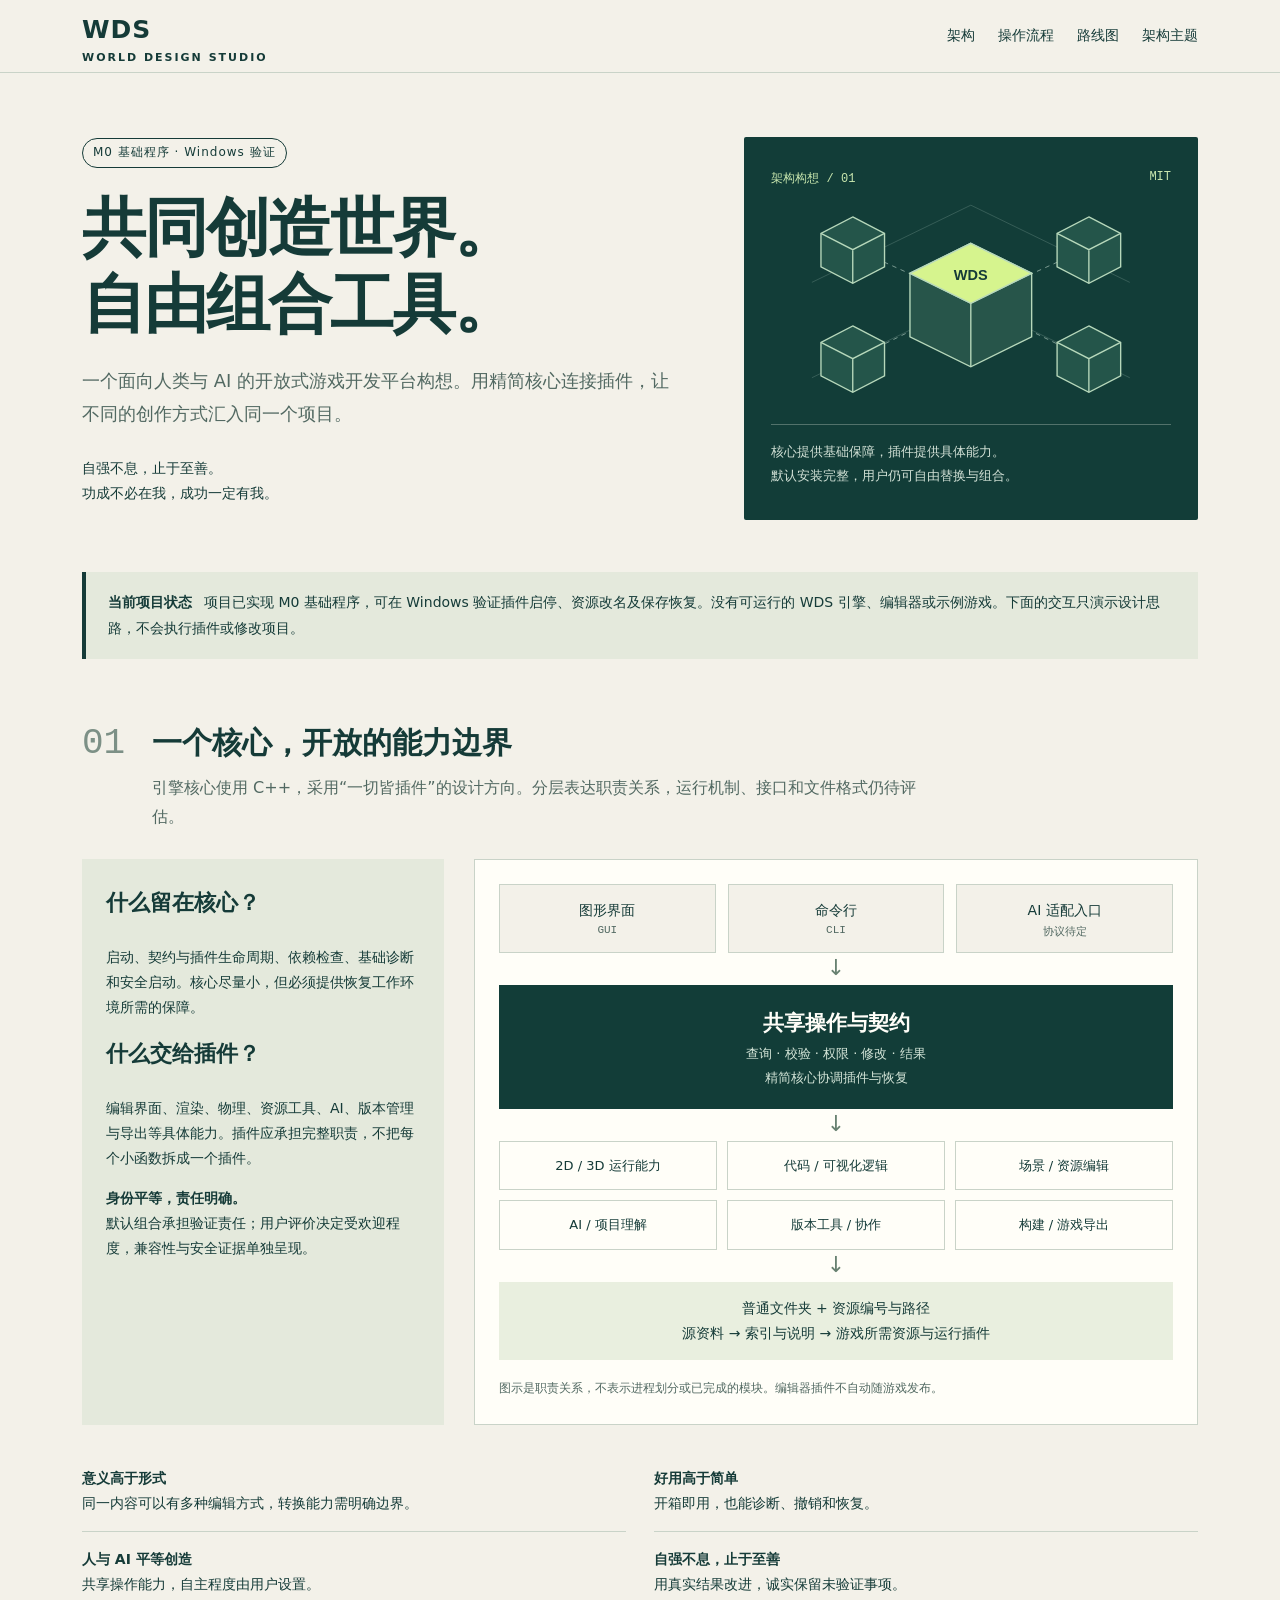
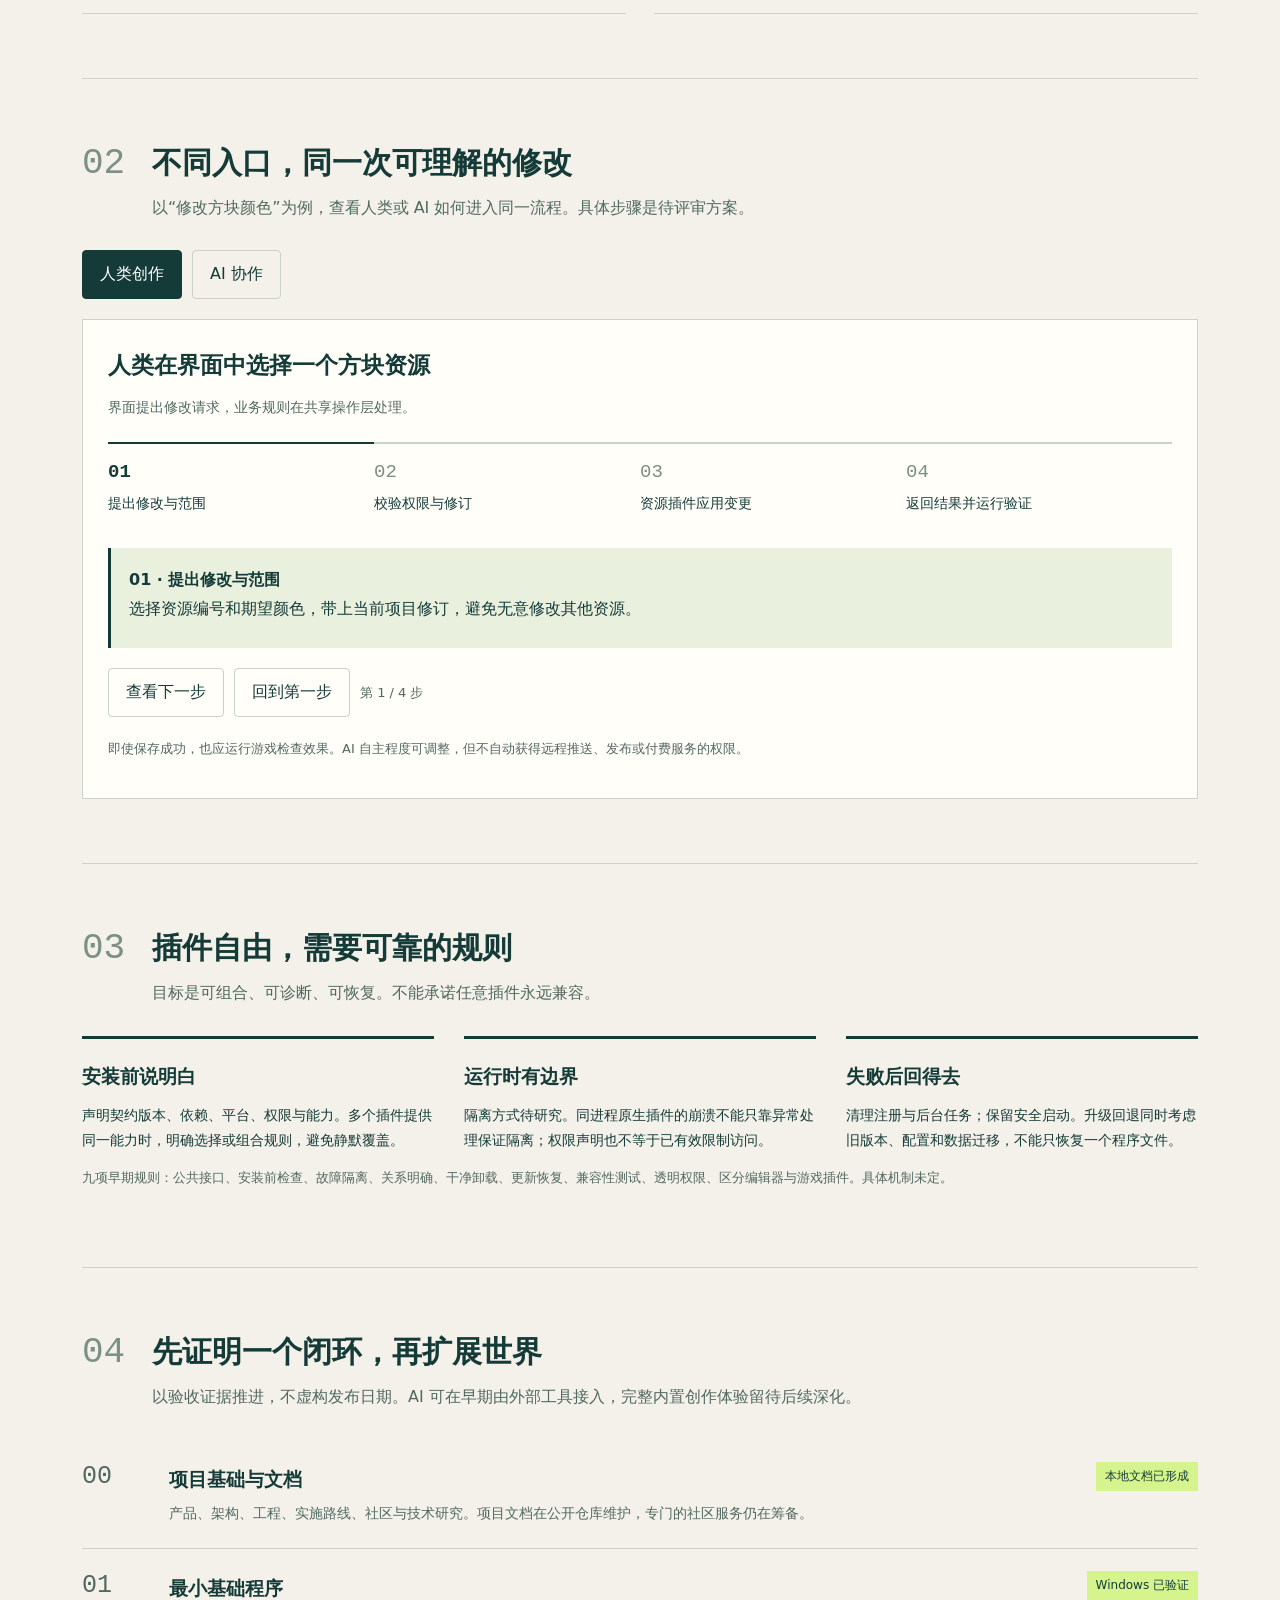
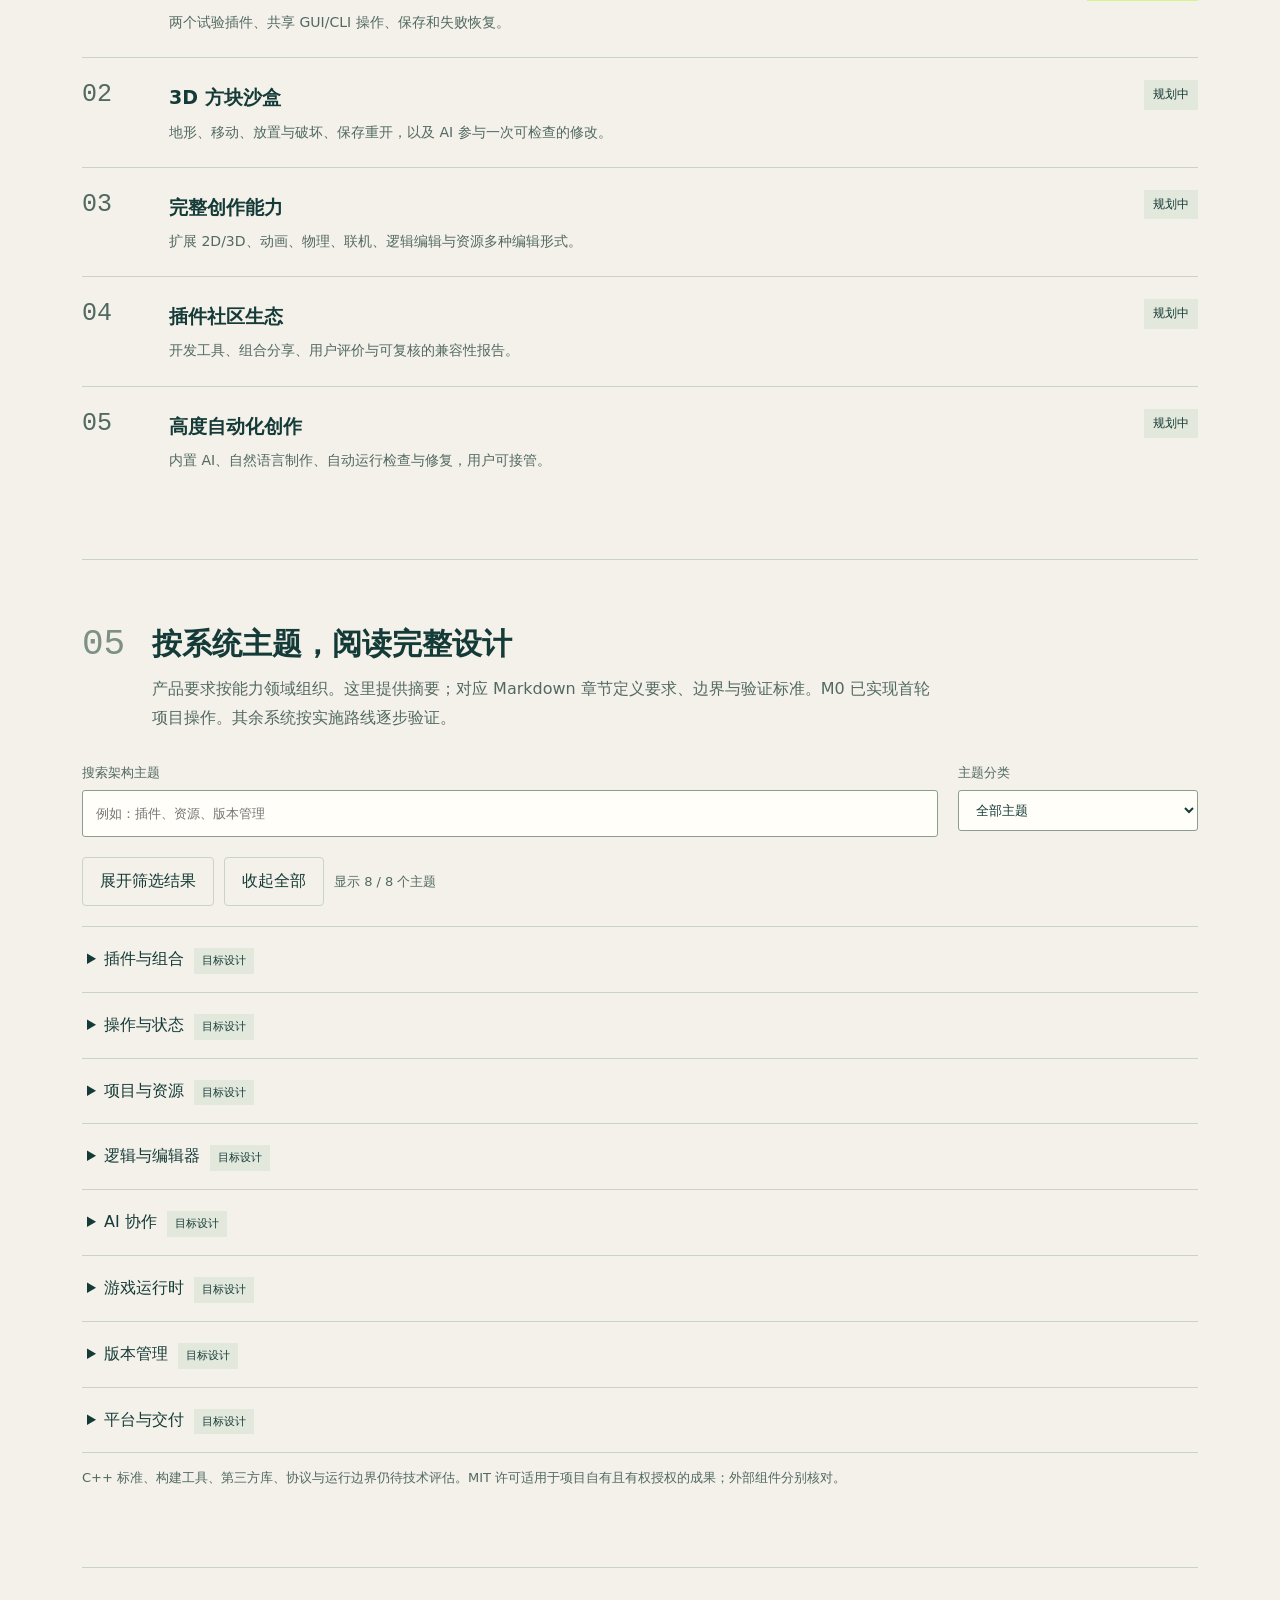
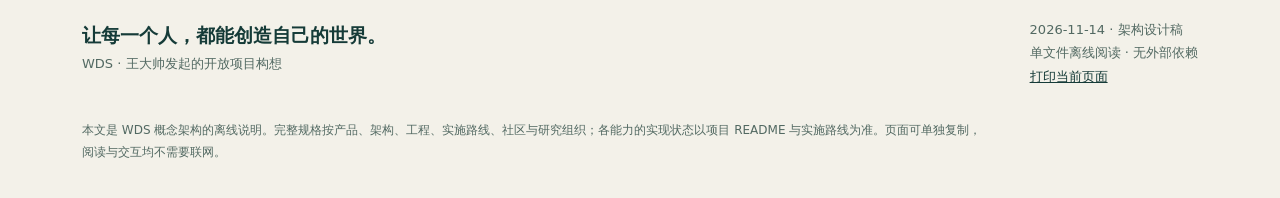
==== docs/architecture.html @ 40696f9c "实现 M0 插件宿主、项目恢复及 GUI 和 CLI" ====
<!doctype html>
<html lang="zh-CN">
<head>
<meta charset="utf-8">
<meta name="viewport" content="width=device-width,initial-scale=1">
<meta name="description" content="WDS 规划阶段的离线架构说明：精简核心、插件组合、人与 AI 共享操作与系统主题。">
<meta http-equiv="Content-Security-Policy" content="default-src 'none'; style-src 'unsafe-inline'; script-src 'unsafe-inline'; img-src data:; connect-src 'none'; font-src 'none'; base-uri 'none'; form-action 'none'">
<title>WDS · 架构构想 | 离线说明</title>
<style>
:root{--ink:#153b38;--muted:#526962;--paper:#f3f1e9;--white:#fffef8;--line:#c9d3c8;--green:#d6f48e;--orange:#eebc86;--dark:#123d38;--mono:Consolas,monospace}*{box-sizing:border-box}html{scroll-behavior:smooth;scroll-padding-top:90px}body{margin:0;background:var(--paper);color:var(--ink);font-family:"Microsoft YaHei","PingFang SC",system-ui,sans-serif;font-size:16px;line-height:1.8}a{color:inherit;text-underline-offset:4px}button,input,select{font:inherit}button{cursor:pointer}button:focus-visible,a:focus-visible,summary:focus-visible,input:focus-visible,select:focus-visible{outline:3px solid #a24f1d;outline-offset:4px}[hidden]{display:none!important}.skip{position:absolute;left:12px;top:-80px;background:white;padding:10px;z-index:10}.skip:focus{top:12px}.wrap{max-width:1200px;margin:auto;padding:0 42px}header{position:sticky;top:0;z-index:5;background:var(--paper);border-bottom:1px solid var(--line)}header .wrap{display:flex;align-items:center;gap:24px;min-height:72px}.brand{font-size:25px;font-weight:850;text-decoration:none;letter-spacing:1px}.brand small{font-size:11px;letter-spacing:2px;display:block;line-height:1.1}.nav{margin-left:auto;display:flex;gap:23px;flex-wrap:wrap}.nav a{font-size:14px;text-decoration:none}.nav a:hover{text-decoration:underline}.hero{display:grid;grid-template-columns:1.35fr 1fr;gap:50px;padding:64px 0 52px}.eyebrow{font:12px var(--mono);letter-spacing:2px;text-transform:uppercase}.flag{display:inline-block;font-size:12px;border:1px solid var(--ink);padding:3px 10px;border-radius:99px;letter-spacing:1px}.hero h1{font-size:clamp(38px,5vw,64px);line-height:1.2;letter-spacing:-2px;margin:22px 0}.hero .lead{max-width:600px;color:var(--muted);font-size:18px}.hero .spirit{font-size:14px;margin-top:26px}.model{background:var(--dark);color:var(--white);padding:27px;position:relative;align-self:stretch;display:flex;flex-direction:column;justify-content:center;border-radius:2px}.model svg{width:100%;max-height:240px}.model .caption{font-size:13px;color:#d2e1d6;border-top:1px solid #52726b;padding-top:15px;margin-top:10px}.meta{display:flex;gap:20px;justify-content:space-between;font:12px var(--mono);color:#cae8af}.notice{padding:18px 22px;border-left:4px solid var(--ink);background:#e4e9dc;font-size:14px}.notice strong{margin-right:12px}.section{padding:64px 0;border-bottom:1px solid var(--line)}.section-head{display:grid;grid-template-columns:70px 1fr;align-items:start;margin-bottom:28px}.section-no{font:36px var(--mono);color:#7c9086}.section h2{font-size:30px;line-height:1.3;margin:0 0 12px}.section-head p{margin:0;color:var(--muted);max-width:780px}.architecture{display:grid;grid-template-columns:1fr 2fr;gap:30px}.explain{padding:24px;background:#e4e9dc}.explain h3{margin-top:0;font-size:22px}.explain p{font-size:14px}.diagram{border:1px solid var(--line);padding:24px;background:var(--white)}.entries{display:grid;grid-template-columns:repeat(3,1fr);gap:12px}.entry{text-align:center;background:var(--paper);border:1px solid var(--line);padding:13px 4px;font-size:14px}.entry small{display:block;font:11px var(--mono);color:var(--muted)}.connector{text-align:center;color:#688171;height:32px;font-size:22px;line-height:30px}.core{background:var(--dark);color:var(--white);padding:20px;text-align:center}.core strong{font-size:21px}.core span{display:block;font-size:13px;color:#d4e5d8}.capabilities{display:grid;grid-template-columns:repeat(3,1fr);gap:10px}.capabilities div{padding:12px 7px;text-align:center;border:1px solid var(--line);font-size:13px}.asset{background:#e9efdf;padding:14px;text-align:center;font-size:14px}.figcaption{font-size:12px;color:var(--muted);margin:18px 0 0}.principle-list{margin:26px 0 0;padding:0;list-style:none;display:grid;grid-template-columns:1fr 1fr;gap:0 28px}.principle-list li{padding:15px 0;border-bottom:1px solid var(--line);font-size:14px}.principle-list strong{display:block}.toolbar{display:flex;gap:10px;align-items:center;flex-wrap:wrap;margin:20px 0}.choice{background:transparent;border:1px solid var(--line);padding:9px 17px;border-radius:4px;color:var(--ink)}.choice[aria-pressed=true]{background:var(--ink);color:white;border-color:var(--ink)}.demo{background:var(--white);border:1px solid var(--line);padding:25px}.demo h3{margin:0 0 8px;font-size:23px}.demo .sub{font-size:14px;color:var(--muted);margin:0}.steps{counter-reset:step;list-style:none;padding:0;display:grid;grid-template-columns:repeat(4,1fr);gap:0;margin:22px 0}.steps li{position:relative;border-top:2px solid var(--line);padding:17px 16px 10px 0;font-size:14px}.steps li:before{counter-increment:step;content:"0" counter(step);display:block;font:19px var(--mono);margin-bottom:8px;color:#7a8f7e}.steps li.active{border-color:var(--ink)}.steps li.active:before{color:var(--ink);font-weight:bold}.step-note{background:#eaf0de;border-left:3px solid var(--ink);padding:18px;min-height:100px}.step-note strong{display:block}.fine{font-size:13px;color:var(--muted)}.limits{display:grid;grid-template-columns:repeat(3,1fr);gap:30px}.limits h3{font-size:19px;margin:0 0 10px}.limits p{font-size:14px;margin:0}.limits article{border-top:3px solid var(--ink);padding-top:20px}.roadmap{margin:0;padding:0;list-style:none}.roadmap li{display:grid;grid-template-columns:65px 1fr 140px;gap:22px;padding:22px 0;border-bottom:1px solid var(--line);align-items:start}.roadmap li:last-child{border-bottom:0}.roadmap .num{font:25px var(--mono);color:var(--muted)}.roadmap h3{margin:0;font-size:19px}.roadmap p{margin:5px 0 0;font-size:14px;color:var(--muted)}.status{font-size:12px;background:#e3e8dc;padding:4px 9px;justify-self:end;white-space:nowrap}.status.current{background:var(--green)}.filters{display:grid;grid-template-columns:1fr 240px;gap:20px;margin-bottom:18px}.filters label{display:block;font-size:13px;color:var(--muted)}input,select{width:100%;margin-top:6px;background:var(--white);border:1px solid #8b9d8e;padding:11px 13px;color:var(--ink);border-radius:3px}.topic-list{border-top:1px solid var(--line)}details{border-bottom:1px solid var(--line)}summary{padding:18px 5px;cursor:pointer;display:list-item;list-style-position:inside;font-size:16px}summary .id{font:13px var(--mono);padding-right:16px;color:var(--muted)}summary .tag{font-size:11px;background:#e3e8dc;padding:3px 8px;margin-left:10px;display:inline-block}details.pending summary .tag{background:#f2d8b6}details[open]{background:var(--white)}.topic-body{padding:0 24px 22px;font-size:14px;max-width:900px}.topic-body p{margin:10px 0}.end{padding:50px 0 32px;display:flex;justify-content:space-between;gap:30px;font-size:13px;color:var(--muted)}.end strong{color:var(--ink);font-size:19px}.footnote{font-size:12px;max-width:900px;margin:0 0 35px;color:var(--muted)}noscript .notice{margin-top:20px}.js-only{display:none}body.js .js-only{display:flex}.print-button{border:0;background:transparent;text-decoration:underline;color:var(--ink);padding:0}
@media(max-width:850px){.hero{grid-template-columns:1fr;gap:26px}.hero h1{font-size:48px}.model{min-height:280px}.model svg{max-height:180px}.architecture{grid-template-columns:1fr}.limits{gap:20px}.wrap{padding:0 24px}.nav{gap:15px}header .wrap{gap:15px}.nav a{font-size:12px}}
@media(max-width:560px){.wrap{padding:0 18px}header .wrap{padding-top:12px;padding-bottom:12px;align-items:start;flex-direction:column;gap:10px}.brand small{display:inline;margin-left:10px}.nav{margin:0;gap:20px}.hero{padding:35px 0}.hero h1{font-size:39px;letter-spacing:-1px}.hero .lead{font-size:16px}.section{padding:40px 0}.section-head{grid-template-columns:45px 1fr}.section-no{font-size:27px}.section h2{font-size:25px}.diagram{padding:15px}.capabilities{grid-template-columns:repeat(2,1fr)}.principle-list,.limits{grid-template-columns:1fr}.steps{grid-template-columns:repeat(2,1fr)}.roadmap li{grid-template-columns:40px 1fr;gap:10px}.roadmap .status{grid-column:2;justify-self:start}.filters{grid-template-columns:1fr;gap:12px}.end{flex-direction:column}.demo{padding:18px}summary .id{padding-right:8px}.section-head p{font-size:14px}}
@media(prefers-reduced-motion:reduce){html{scroll-behavior:auto}}
@media print{header{position:static}.nav,.toolbar,.filters,.js-only,.print-button{display:none!important}.wrap{max-width:none;padding:0}.hero{padding:20px 0;grid-template-columns:1fr}.model{display:none}.section{padding:24px 0;break-inside:avoid}.topic-list details{display:block!important}.topic-body{display:block}.end{padding:20px 0}body{font-size:12px;background:white;color:black}.notice{background:white}summary{font-size:13px}.architecture{grid-template-columns:1fr 1.8fr}}
</style>
</head>
<body>
<a class="skip" href="#main">跳到正文</a>
<header><div class="wrap"><a class="brand" href="#main">WDS <small>WORLD DESIGN STUDIO</small></a><nav class="nav" aria-label="页面导航"><a href="#structure">架构</a><a href="#flow">操作流程</a><a href="#roadmap">路线图</a><a href="#topics">架构主题</a></nav></div></header>
<main class="wrap" id="main">
<section class="hero" aria-labelledby="hero-title"><div><span class="flag">M0 基础程序 · Windows 验证</span><h1 id="hero-title">共同创造世界。<br>自由组合工具。</h1><p class="lead">一个面向人类与 AI 的开放式游戏开发平台构想。用精简核心连接插件，让不同的创作方式汇入同一个项目。</p><p class="spirit">自强不息，止于至善。<br>功成不必在我，成功一定有我。</p></div><div class="model"><div class="meta"><span>架构构想 / 01</span><span>MIT</span></div><svg viewBox="0 0 440 250" role="img" aria-label="多个可组合方块围绕 WDS 核心，象征插件协作"><g fill="none" stroke="#84a399" stroke-width="1"><path d="M220 126L90 67M220 126L350 67M220 126L90 190M220 126L350 190" stroke-dasharray="5 5"/><path d="M45 210L220 125L395 210M45 105L220 20L395 105" opacity=".35"/></g><g stroke="#b7d8bb" stroke-width="1.5"><path d="M220 62l67 33v70l-67 33-67-33V95z" fill="#27554a"/><path d="M153 95l67 33 67-33M220 128v70" fill="none"/><path d="M220 62l67 33-67 33-67-33z" fill="#d6f48e"/><path d="M90 33l35 18v37l-35 18-35-18V51zM350 33l35 18v37l-35 18-35-18V51zM90 153l35 18v37l-35 18-35-18v-37zM350 153l35 18v37l-35 18-35-18v-37z" fill="#24554a"/><path d="M55 51l35 18 35-18M90 69v37M315 51l35 18 35-18M350 69v37M55 171l35 18 35-18M90 189v37M315 171l35 18 35-18M350 189v37" fill="none"/></g><text x="220" y="102" text-anchor="middle" fill="#153b38" font-size="16" font-family="sans-serif" font-weight="bold">WDS</text></svg><div class="caption">核心提供基础保障，插件提供具体能力。<br>默认安装完整，用户仍可自由替换与组合。</div></div></section>
<div class="notice"><strong>当前项目状态</strong>项目已实现 M0 基础程序，可在 Windows 验证插件启停、资源改名及保存恢复。没有可运行的 WDS 引擎、编辑器或示例游戏。下面的交互只演示设计思路，不会执行插件或修改项目。</div>
<noscript><div class="notice">浏览器未启用脚本：架构、路线图和全部主题仍可阅读与展开；流程切换与搜索暂不可用。</div></noscript>
<section class="section" id="structure"><div class="section-head"><span class="section-no">01</span><div><h2>一个核心，开放的能力边界</h2><p>引擎核心使用 C++，采用“一切皆插件”的设计方向。分层表达职责关系，运行机制、接口和文件格式仍待评估。</p></div></div><div class="architecture"><aside class="explain"><h3>什么留在核心？</h3><p>启动、契约与插件生命周期、依赖检查、基础诊断和安全启动。核心尽量小，但必须提供恢复工作环境所需的保障。</p><h3>什么交给插件？</h3><p>编辑界面、渲染、物理、资源工具、AI、版本管理与导出等具体能力。插件应承担完整职责，不把每个小函数拆成一个插件。</p><p><strong>身份平等，责任明确。</strong><br>默认组合承担验证责任；用户评价决定受欢迎程度，兼容性与安全证据单独呈现。</p></aside><div class="diagram"><div class="entries"><div class="entry">图形界面<small>GUI</small></div><div class="entry">命令行<small>CLI</small></div><div class="entry">AI 适配入口<small>协议待定</small></div></div><div class="connector" aria-hidden="true">↓</div><div class="core"><strong>共享操作与契约</strong><span>查询 · 校验 · 权限 · 修改 · 结果</span><span>精简核心协调插件与恢复</span></div><div class="connector" aria-hidden="true">↓</div><div class="capabilities"><div>2D / 3D 运行能力</div><div>代码 / 可视化逻辑</div><div>场景 / 资源编辑</div><div>AI / 项目理解</div><div>版本工具 / 协作</div><div>构建 / 游戏导出</div></div><div class="connector" aria-hidden="true">↓</div><div class="asset">普通文件夹 + 资源编号与路径<br>源资料 → 索引与说明 → 游戏所需资源与运行插件</div><p class="figcaption">图示是职责关系，不表示进程划分或已完成的模块。编辑器插件不自动随游戏发布。</p></div></div><ul class="principle-list"><li><strong>意义高于形式</strong>同一内容可以有多种编辑方式，转换能力需明确边界。</li><li><strong>好用高于简单</strong>开箱即用，也能诊断、撤销和恢复。</li><li><strong>人与 AI 平等创造</strong>共享操作能力，自主程度由用户设置。</li><li><strong>自强不息，止于至善</strong>用真实结果改进，诚实保留未验证事项。</li></ul></section>
<section class="section" id="flow"><div class="section-head"><span class="section-no">02</span><div><h2>不同入口，同一次可理解的修改</h2><p>以“修改方块颜色”为例，查看人类或 AI 如何进入同一流程。具体步骤是待评审方案。</p></div></div><div class="toolbar js-only" role="group" aria-label="选择创作入口"><button class="choice" data-role="human" aria-pressed="true">人类创作</button><button class="choice" data-role="ai" aria-pressed="false">AI 协作</button></div><div class="demo"><h3 id="flow-title">人类在界面中选择一个方块资源</h3><p class="sub" id="flow-sub">界面提出修改请求，业务规则在共享操作层处理。</p><ol class="steps"><li class="active">提出修改与范围</li><li>校验权限与修订</li><li>资源插件应用变更</li><li>返回结果并运行验证</li></ol><div class="step-note" aria-live="polite"><strong id="step-title">01 · 提出修改与范围</strong><span id="step-text">选择资源编号和期望颜色，带上当前项目修订，避免无意修改其他资源。</span></div><div class="toolbar js-only"><button class="choice" id="next-step">查看下一步</button><button class="choice" id="reset-step">回到第一步</button><span class="fine" id="step-count">第 1 / 4 步</span></div><p class="fine">即使保存成功，也应运行游戏检查效果。AI 自主程度可调整，但不自动获得远程推送、发布或付费服务的权限。</p></div></section>
<section class="section" id="limits"><div class="section-head"><span class="section-no">03</span><div><h2>插件自由，需要可靠的规则</h2><p>目标是可组合、可诊断、可恢复。不能承诺任意插件永远兼容。</p></div></div><div class="limits"><article><h3>安装前说明白</h3><p>声明契约版本、依赖、平台、权限与能力。多个插件提供同一能力时，明确选择或组合规则，避免静默覆盖。</p></article><article><h3>运行时有边界</h3><p>隔离方式待研究。同进程原生插件的崩溃不能只靠异常处理保证隔离；权限声明也不等于已有效限制访问。</p></article><article><h3>失败后回得去</h3><p>清理注册与后台任务；保留安全启动。升级回退同时考虑旧版本、配置和数据迁移，不能只恢复一个程序文件。</p></article></div><p class="fine">九项早期规则：公共接口、安装前检查、故障隔离、关系明确、干净卸载、更新恢复、兼容性测试、透明权限、区分编辑器与游戏插件。具体机制未定。</p></section>
<section class="section" id="roadmap"><div class="section-head"><span class="section-no">04</span><div><h2>先证明一个闭环，再扩展世界</h2><p>以验收证据推进，不虚构发布日期。AI 可在早期由外部工具接入，完整内置创作体验留待后续深化。</p></div></div><ol class="roadmap"><li><span class="num">00</span><div><h3>项目基础与文档</h3><p>产品、架构、工程、实施路线、社区与技术研究。项目文档在公开仓库维护，专门的社区服务仍在筹备。</p></div><span class="status current">本地文档已形成</span></li><li><span class="num">01</span><div><h3>最小基础程序</h3><p>两个试验插件、共享 GUI/CLI 操作、保存和失败恢复。</p></div><span class="status current">Windows 已验证</span></li><li><span class="num">02</span><div><h3>3D 方块沙盒</h3><p>地形、移动、放置与破坏、保存重开，以及 AI 参与一次可检查的修改。</p></div><span class="status">规划中</span></li><li><span class="num">03</span><div><h3>完整创作能力</h3><p>扩展 2D/3D、动画、物理、联机、逻辑编辑与资源多种编辑形式。</p></div><span class="status">规划中</span></li><li><span class="num">04</span><div><h3>插件社区生态</h3><p>开发工具、组合分享、用户评价与可复核的兼容性报告。</p></div><span class="status">规划中</span></li><li><span class="num">05</span><div><h3>高度自动化创作</h3><p>内置 AI、自然语言制作、自动运行检查与修复，用户可接管。</p></div><span class="status">规划中</span></li></ol></section>
<section class="section" id="topics"><div class="section-head"><span class="section-no">05</span><div><h2>按系统主题，阅读完整设计</h2><p>产品要求按能力领域组织。这里提供摘要；对应 Markdown 章节定义要求、边界与验证标准。M0 已实现首轮项目操作。其余系统按实施路线逐步验证。</p></div></div><div class="filters"><label>搜索架构主题<input id="search" type="search" placeholder="例如：插件、资源、版本管理" disabled></label><label>主题分类<select id="category-filter" disabled><option value="all">全部主题</option><option value="foundation">平台基础</option><option value="creation">创作系统</option></select></label></div><div class="toolbar js-only"><button class="choice" id="expand-all">展开筛选结果</button><button class="choice" id="collapse-all">收起全部</button><span class="fine" id="result-count" aria-live="polite">显示 8 / 8 个主题</span></div><div class="topic-list"><details id="topic-plugins" data-category="foundation"><summary>插件与组合<span class="tag">目标设计</span></summary><div class="topic-body"><p>能力定义、实现与调用方分开。默认发行组合完整可用，用户可替换与分享组合。</p><p>配置需要说明覆盖来源和当前生效状态。插件注册与资源应有清理路径；版本检查不等于行为兼容，失败恢复必须说明实际恢复范围。</p></div></details><details id="topic-commands" data-category="foundation"><summary>操作与状态<span class="tag">目标设计</span></summary><div class="topic-body"><p>GUI、CLI 与 AI 共享参数、权限、修订和结果语义，不为不同入口复制业务规则。</p><p>区分查询、修改与外部副作用。重试、取消、撤销、长任务及并发冲突均需明确结果；持久变更和临时进度分开。</p></div></details><details id="topic-assets" data-category="creation"><summary>项目与资源<span class="tag">目标设计</span></summary><div class="topic-body"><p>普通文件夹保存源内容，稳定资源编号与路径共同维护引用。自动说明帮助理解项目。</p><p>每种资源明确权威内容、编辑视图与派生资料；转换不可表达时保留原文，冲突按文本、结构化和二进制资源分别处理。</p></div></details><details id="topic-authoring" data-category="creation"><summary>逻辑与编辑器<span class="tag">目标设计</span></summary><div class="topic-body"><p>代码和可视化逻辑共享行为语义，支持按任务选择和混合使用创作入口。</p><p>共享中间表示和脚本语言尚未确定。只对声明的子集承诺往返转换；不可转换表达应可保留，调试能定位到对应资源与修订。</p></div></details><details id="topic-ai" data-category="creation"><summary>AI 协作<span class="tag">目标设计</span></summary><div class="topic-body"><p>AI 理解真实项目、参与修改与运行验证，用户自由设置自主程度并可随时接管。</p><p>原始资料与自动说明共同提供上下文，过时说明应标记。授权范围、预算、停止和恢复分别处理，模型与工具提供商可替换。</p></div></details><details id="topic-runtime" data-category="foundation"><summary>游戏运行时<span class="tag">目标设计</span></summary><div class="topic-body"><p>2D 与 3D 共享通用逻辑，渲染、物理与空间处理分别优化。首个验证游戏为 3D 方块沙盒。</p><p>实时路径与管理路径可采用不同机制。导出只包含必要运行插件和资源，编辑器插件、凭据和临时资料不自动进入成品。</p></div></details><details id="topic-version-control" data-category="foundation"><summary>版本管理<span class="tag">目标设计</span></summary><div class="topic-body"><p>目标是可理解差异、冲突处理和可恢复历史；Git 深度整合仍是待评估的候选方向。</p><p>本地保存、提交、远程推送和发布是不同操作。代码、场景和二进制资源采用合适的比较与合并策略，大文件服务尚未选型。</p></div></details><details id="topic-platforms" data-category="foundation"><summary>平台与交付<span class="tag">目标设计</span></summary><div class="topic-body"><p>桌面优先，首期研究 Windows、Linux、macOS，并纳入 Web 支持方向。</p><p>各平台均未完成引擎验证。浏览器运行游戏、浏览器编辑与远程访问分别确定范围；不承诺所有原生插件直接运行于浏览器。</p></div></details></div><p id="empty" hidden>没有匹配主题。可缩短关键词或选择“全部主题”。</p><p class="fine">C++ 标准、构建工具、第三方库、协议与运行边界仍待技术评估。MIT 许可适用于项目自有且有权授权的成果；外部组件分别核对。</p></section>
<footer><div class="end"><div><strong>让每一个人，都能创造自己的世界。</strong><br>WDS · 王大帅发起的开放项目构想</div><div>2026-11-14 · 架构设计稿<br>单文件离线阅读 · 无外部依赖<br><button class="print-button js-only" id="print-page">打印当前页面</button></div></div><p class="footnote">本文是 WDS 概念架构的离线说明。完整规格按产品、架构、工程、实施路线、社区与研究组织；各能力的实现状态以项目 README 与实施路线为准。页面可单独复制，阅读与交互均不需要联网。</p></footer>
</main>
<script>
'use strict';
document.body.classList.add('js');
const steps=[['提出修改与范围','选择资源编号和期望颜色，带上当前项目修订，避免无意修改其他资源。'],['校验权限与修订','共享操作检查参数、权限与基础修订。发现并发修改时，显示冲突并保留双方内容，不静默覆盖。'],['资源插件应用变更','负责资源的插件按契约更新权威内容，同时使相关索引和自动项目说明重新整理或标记失效。'],['返回结果并运行验证','返回变更、诊断与恢复信息，再运行游戏检查效果。构建通过或保存成功，都不能独自证明玩法正确。']];
let step=0;let role='human';
function renderStep(){document.getElementById('step-title').textContent=String(step+1).padStart(2,'0')+' · '+steps[step][0];document.getElementById('step-text').textContent=steps[step][1];document.getElementById('step-count').textContent='第 '+(step+1)+' / 4 步';document.querySelectorAll('.steps li').forEach((li,i)=>li.classList.toggle('active',i===step));document.getElementById('next-step').textContent=step===3?'从头再看':'查看下一步';}
document.getElementById('next-step').addEventListener('click',()=>{step=(step+1)%4;renderStep();});
document.getElementById('reset-step').addEventListener('click',()=>{step=0;renderStep();});
document.querySelectorAll('[data-role]').forEach(button=>button.addEventListener('click',()=>{role=button.dataset.role;document.querySelectorAll('[data-role]').forEach(b=>b.setAttribute('aria-pressed',String(b===button)));document.getElementById('flow-title').textContent=role==='ai'?'AI 在用户授权范围内提出资源修改':'人类在界面中选择一个方块资源';document.getElementById('flow-sub').textContent=role==='ai'?'读取真实项目状态，核对自动说明是否过时，再调用与 GUI/CLI 共用的操作。':'界面提出修改请求，业务规则在共享操作层处理。';step=0;renderStep();}));
const search=document.getElementById('search'),filter=document.getElementById('category-filter'),records=Array.from(document.querySelectorAll('.topic-list details'));
search.disabled=false;filter.disabled=false;
function applyFilter(){const q=search.value.trim().toLowerCase();let shown=0;records.forEach(record=>{const show=record.textContent.toLowerCase().includes(q)&&(filter.value==='all'||record.dataset.category===filter.value);record.hidden=!show;if(show)shown++;});document.getElementById('result-count').textContent='显示 '+shown+' / 8 个主题';document.getElementById('empty').hidden=shown!==0;}
search.addEventListener('input',applyFilter);filter.addEventListener('change',applyFilter);
document.getElementById('expand-all').addEventListener('click',()=>records.filter(r=>!r.hidden).forEach(r=>r.open=true));
document.getElementById('collapse-all').addEventListener('click',()=>records.forEach(r=>r.open=false));
document.getElementById('print-page').addEventListener('click',()=>window.print());
</script>
</body>
</html>
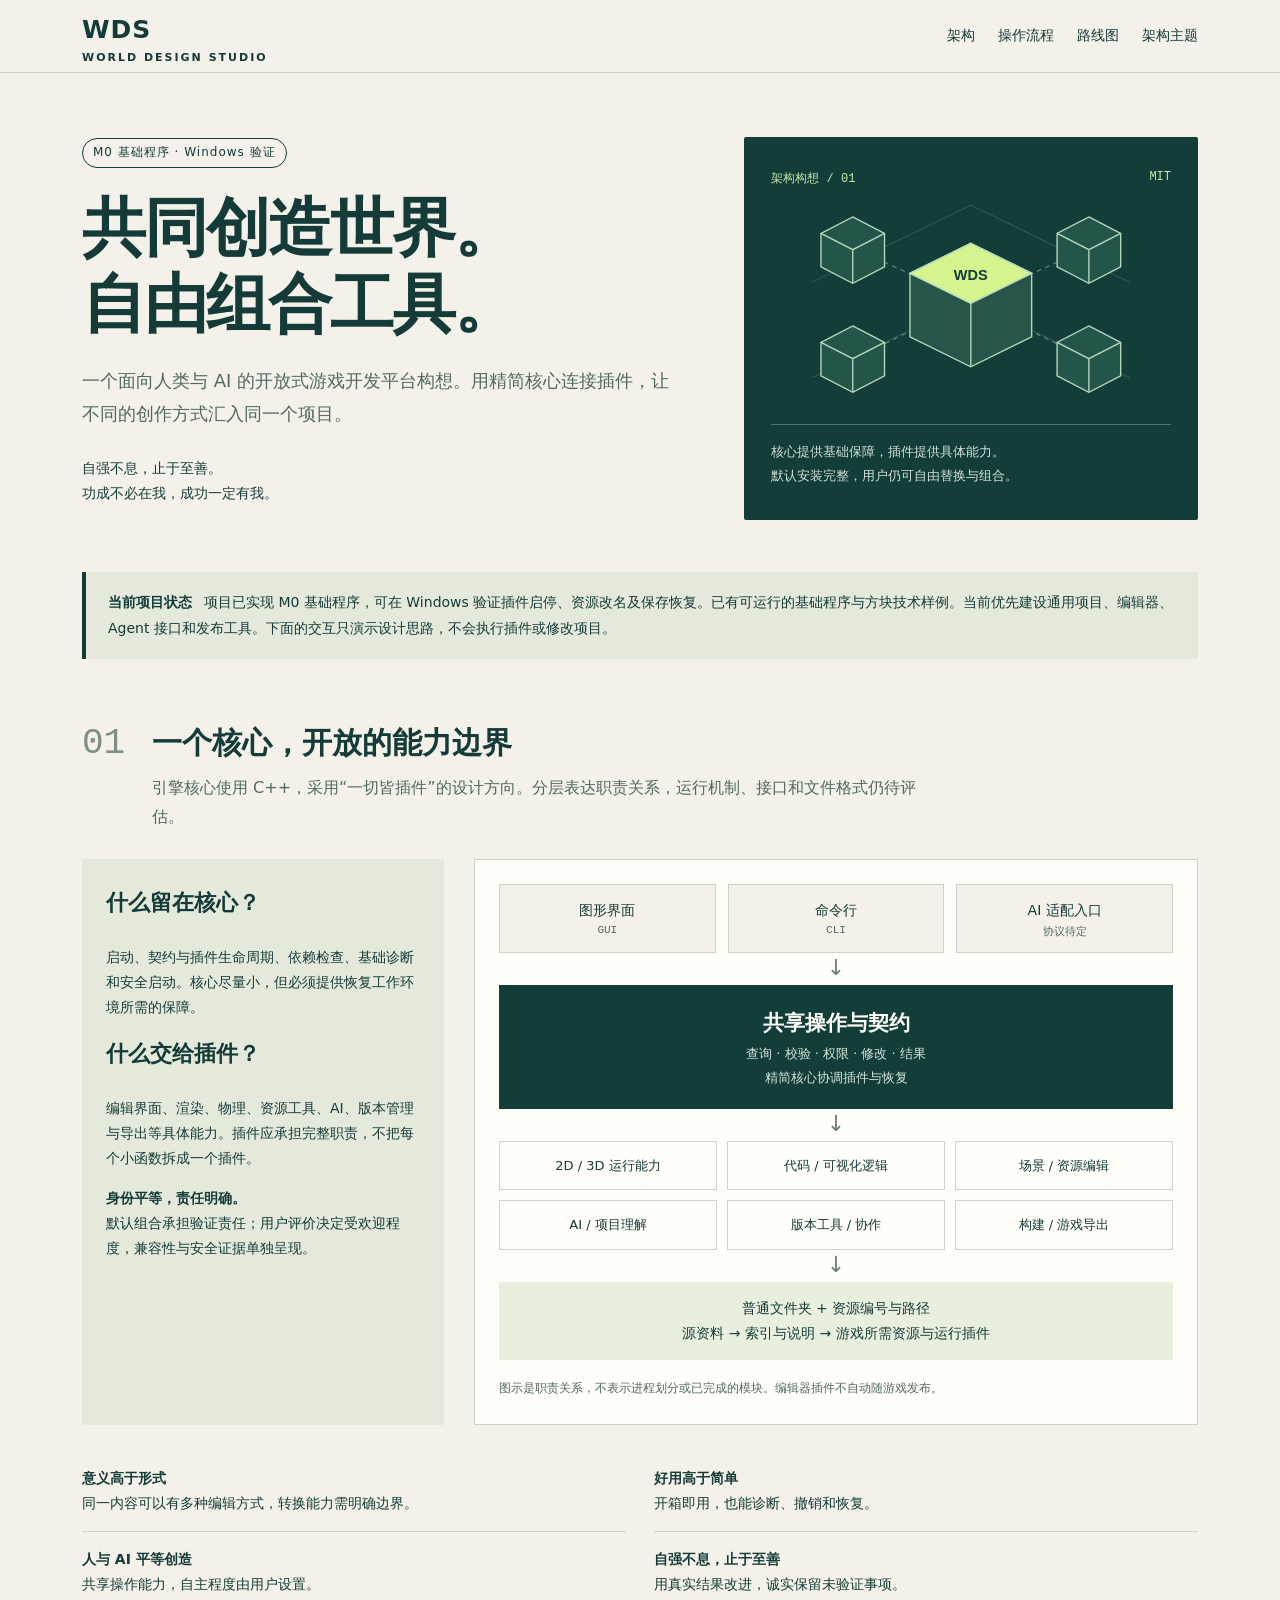
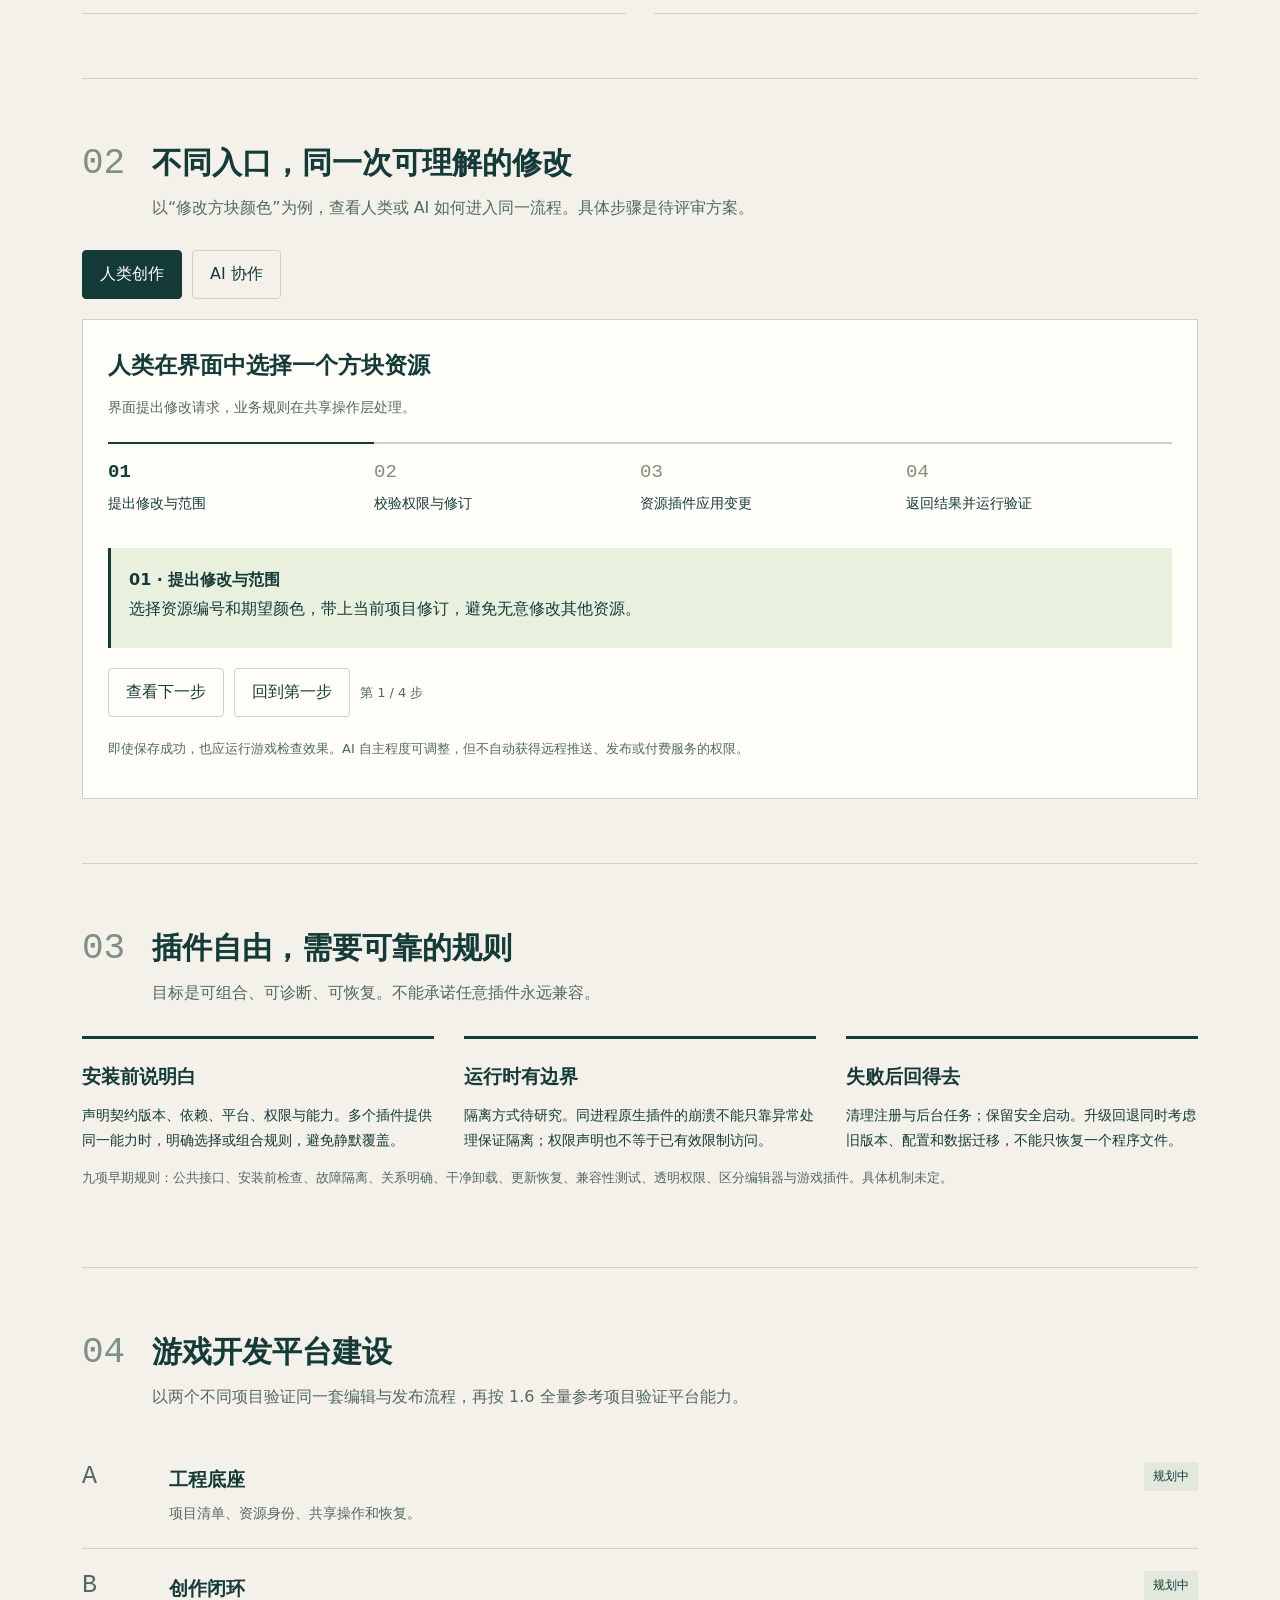
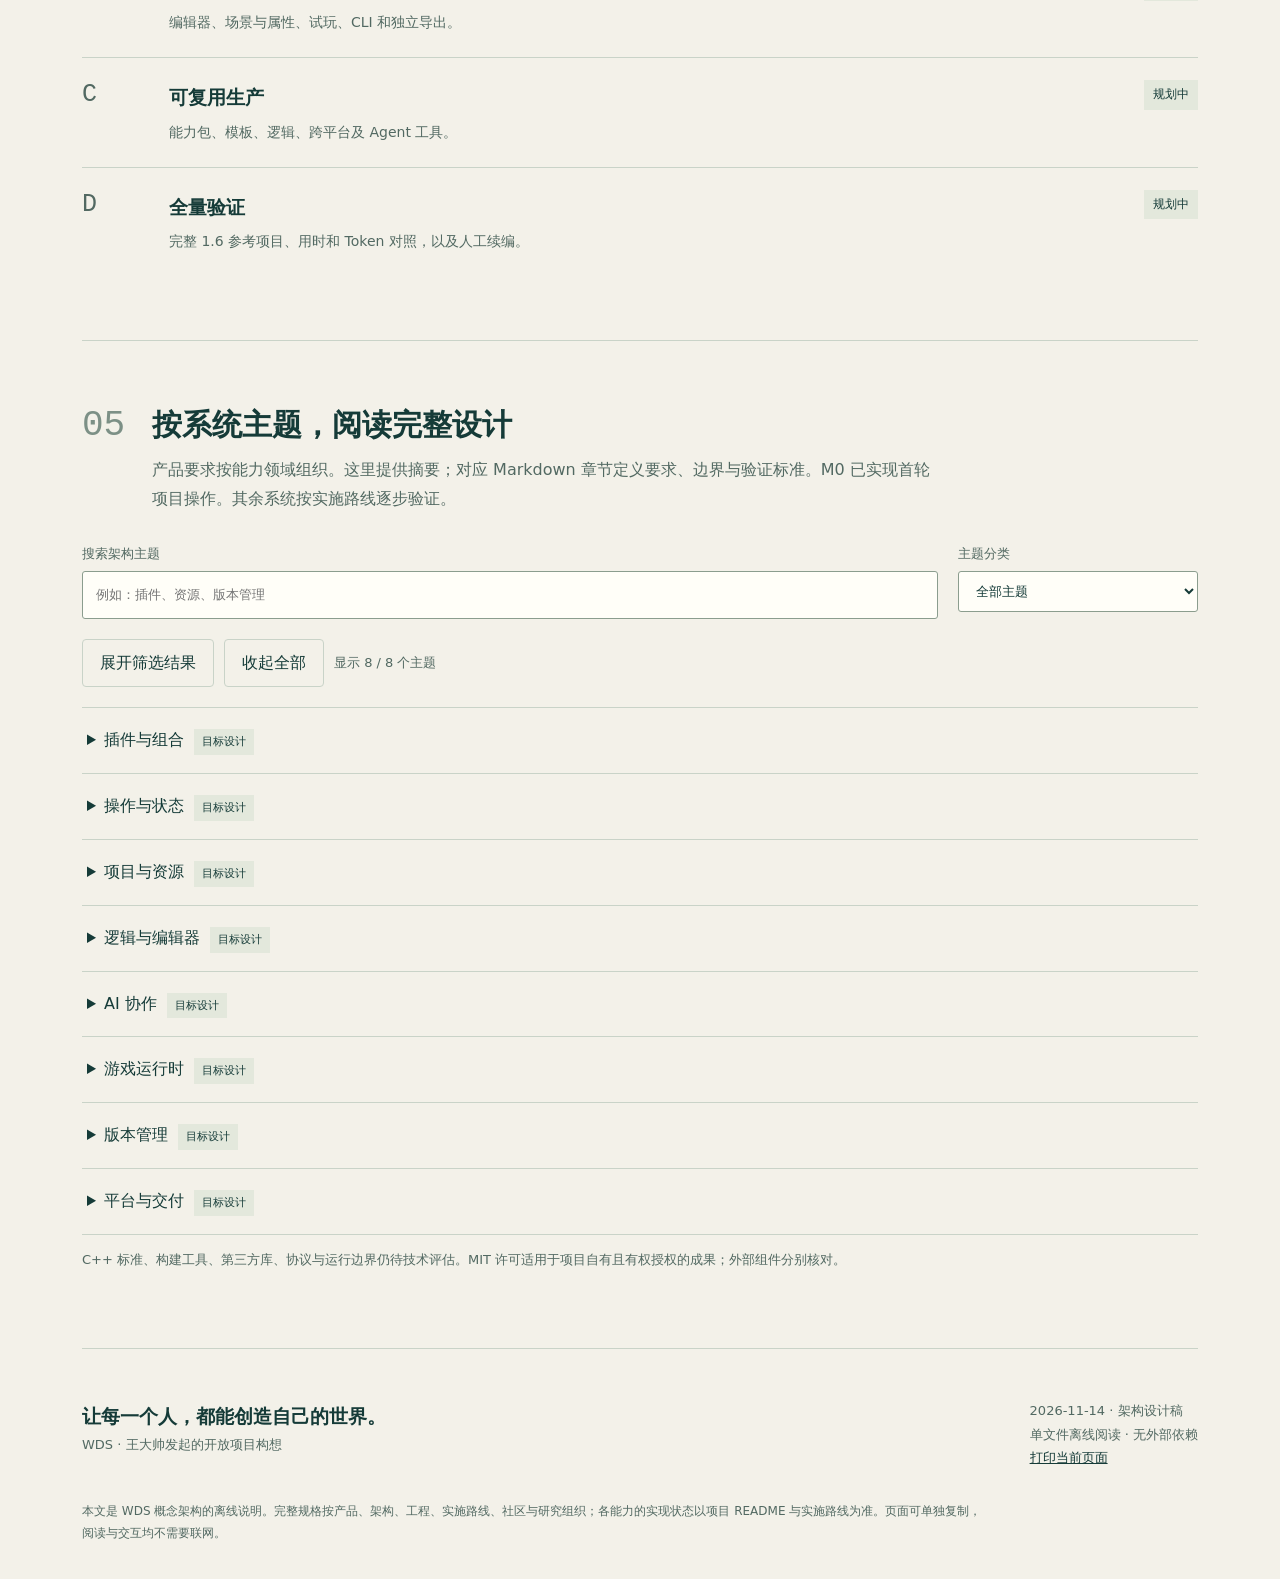
==== commit c8a8304a: "将 WDS 路线调整为平台优先并拆分可交接任务" ====
--- a/docs/architecture.html
+++ b/docs/architecture.html
@@ -19,13 +19,13 @@
 <header><div class="wrap"><a class="brand" href="#main">WDS <small>WORLD DESIGN STUDIO</small></a><nav class="nav" aria-label="页面导航"><a href="#structure">架构</a><a href="#flow">操作流程</a><a href="#roadmap">路线图</a><a href="#topics">架构主题</a></nav></div></header>
 <main class="wrap" id="main">
 <section class="hero" aria-labelledby="hero-title"><div><span class="flag">M0 基础程序 · Windows 验证</span><h1 id="hero-title">共同创造世界。<br>自由组合工具。</h1><p class="lead">一个面向人类与 AI 的开放式游戏开发平台构想。用精简核心连接插件，让不同的创作方式汇入同一个项目。</p><p class="spirit">自强不息，止于至善。<br>功成不必在我，成功一定有我。</p></div><div class="model"><div class="meta"><span>架构构想 / 01</span><span>MIT</span></div><svg viewBox="0 0 440 250" role="img" aria-label="多个可组合方块围绕 WDS 核心，象征插件协作"><g fill="none" stroke="#84a399" stroke-width="1"><path d="M220 126L90 67M220 126L350 67M220 126L90 190M220 126L350 190" stroke-dasharray="5 5"/><path d="M45 210L220 125L395 210M45 105L220 20L395 105" opacity=".35"/></g><g stroke="#b7d8bb" stroke-width="1.5"><path d="M220 62l67 33v70l-67 33-67-33V95z" fill="#27554a"/><path d="M153 95l67 33 67-33M220 128v70" fill="none"/><path d="M220 62l67 33-67 33-67-33z" fill="#d6f48e"/><path d="M90 33l35 18v37l-35 18-35-18V51zM350 33l35 18v37l-35 18-35-18V51zM90 153l35 18v37l-35 18-35-18v-37zM350 153l35 18v37l-35 18-35-18v-37z" fill="#24554a"/><path d="M55 51l35 18 35-18M90 69v37M315 51l35 18 35-18M350 69v37M55 171l35 18 35-18M90 189v37M315 171l35 18 35-18M350 189v37" fill="none"/></g><text x="220" y="102" text-anchor="middle" fill="#153b38" font-size="16" font-family="sans-serif" font-weight="bold">WDS</text></svg><div class="caption">核心提供基础保障，插件提供具体能力。<br>默认安装完整，用户仍可自由替换与组合。</div></div></section>
-<div class="notice"><strong>当前项目状态</strong>项目已实现 M0 基础程序，可在 Windows 验证插件启停、资源改名及保存恢复。没有可运行的 WDS 引擎、编辑器或示例游戏。下面的交互只演示设计思路，不会执行插件或修改项目。</div>
+<div class="notice"><strong>当前项目状态</strong>项目已实现 M0 基础程序，可在 Windows 验证插件启停、资源改名及保存恢复。已有可运行的基础程序与方块技术样例。当前优先建设通用项目、编辑器、Agent 接口和发布工具。下面的交互只演示设计思路，不会执行插件或修改项目。</div>
 <noscript><div class="notice">浏览器未启用脚本：架构、路线图和全部主题仍可阅读与展开；流程切换与搜索暂不可用。</div></noscript>
 <section class="section" id="structure"><div class="section-head"><span class="section-no">01</span><div><h2>一个核心，开放的能力边界</h2><p>引擎核心使用 C++，采用“一切皆插件”的设计方向。分层表达职责关系，运行机制、接口和文件格式仍待评估。</p></div></div><div class="architecture"><aside class="explain"><h3>什么留在核心？</h3><p>启动、契约与插件生命周期、依赖检查、基础诊断和安全启动。核心尽量小，但必须提供恢复工作环境所需的保障。</p><h3>什么交给插件？</h3><p>编辑界面、渲染、物理、资源工具、AI、版本管理与导出等具体能力。插件应承担完整职责，不把每个小函数拆成一个插件。</p><p><strong>身份平等，责任明确。</strong><br>默认组合承担验证责任；用户评价决定受欢迎程度，兼容性与安全证据单独呈现。</p></aside><div class="diagram"><div class="entries"><div class="entry">图形界面<small>GUI</small></div><div class="entry">命令行<small>CLI</small></div><div class="entry">AI 适配入口<small>协议待定</small></div></div><div class="connector" aria-hidden="true">↓</div><div class="core"><strong>共享操作与契约</strong><span>查询 · 校验 · 权限 · 修改 · 结果</span><span>精简核心协调插件与恢复</span></div><div class="connector" aria-hidden="true">↓</div><div class="capabilities"><div>2D / 3D 运行能力</div><div>代码 / 可视化逻辑</div><div>场景 / 资源编辑</div><div>AI / 项目理解</div><div>版本工具 / 协作</div><div>构建 / 游戏导出</div></div><div class="connector" aria-hidden="true">↓</div><div class="asset">普通文件夹 + 资源编号与路径<br>源资料 → 索引与说明 → 游戏所需资源与运行插件</div><p class="figcaption">图示是职责关系，不表示进程划分或已完成的模块。编辑器插件不自动随游戏发布。</p></div></div><ul class="principle-list"><li><strong>意义高于形式</strong>同一内容可以有多种编辑方式，转换能力需明确边界。</li><li><strong>好用高于简单</strong>开箱即用，也能诊断、撤销和恢复。</li><li><strong>人与 AI 平等创造</strong>共享操作能力，自主程度由用户设置。</li><li><strong>自强不息，止于至善</strong>用真实结果改进，诚实保留未验证事项。</li></ul></section>
 <section class="section" id="flow"><div class="section-head"><span class="section-no">02</span><div><h2>不同入口，同一次可理解的修改</h2><p>以“修改方块颜色”为例，查看人类或 AI 如何进入同一流程。具体步骤是待评审方案。</p></div></div><div class="toolbar js-only" role="group" aria-label="选择创作入口"><button class="choice" data-role="human" aria-pressed="true">人类创作</button><button class="choice" data-role="ai" aria-pressed="false">AI 协作</button></div><div class="demo"><h3 id="flow-title">人类在界面中选择一个方块资源</h3><p class="sub" id="flow-sub">界面提出修改请求，业务规则在共享操作层处理。</p><ol class="steps"><li class="active">提出修改与范围</li><li>校验权限与修订</li><li>资源插件应用变更</li><li>返回结果并运行验证</li></ol><div class="step-note" aria-live="polite"><strong id="step-title">01 · 提出修改与范围</strong><span id="step-text">选择资源编号和期望颜色，带上当前项目修订，避免无意修改其他资源。</span></div><div class="toolbar js-only"><button class="choice" id="next-step">查看下一步</button><button class="choice" id="reset-step">回到第一步</button><span class="fine" id="step-count">第 1 / 4 步</span></div><p class="fine">即使保存成功，也应运行游戏检查效果。AI 自主程度可调整，但不自动获得远程推送、发布或付费服务的权限。</p></div></section>
 <section class="section" id="limits"><div class="section-head"><span class="section-no">03</span><div><h2>插件自由，需要可靠的规则</h2><p>目标是可组合、可诊断、可恢复。不能承诺任意插件永远兼容。</p></div></div><div class="limits"><article><h3>安装前说明白</h3><p>声明契约版本、依赖、平台、权限与能力。多个插件提供同一能力时，明确选择或组合规则，避免静默覆盖。</p></article><article><h3>运行时有边界</h3><p>隔离方式待研究。同进程原生插件的崩溃不能只靠异常处理保证隔离；权限声明也不等于已有效限制访问。</p></article><article><h3>失败后回得去</h3><p>清理注册与后台任务；保留安全启动。升级回退同时考虑旧版本、配置和数据迁移，不能只恢复一个程序文件。</p></article></div><p class="fine">九项早期规则：公共接口、安装前检查、故障隔离、关系明确、干净卸载、更新恢复、兼容性测试、透明权限、区分编辑器与游戏插件。具体机制未定。</p></section>
-<section class="section" id="roadmap"><div class="section-head"><span class="section-no">04</span><div><h2>先证明一个闭环，再扩展世界</h2><p>以验收证据推进，不虚构发布日期。AI 可在早期由外部工具接入，完整内置创作体验留待后续深化。</p></div></div><ol class="roadmap"><li><span class="num">00</span><div><h3>项目基础与文档</h3><p>产品、架构、工程、实施路线、社区与技术研究。项目文档在公开仓库维护，专门的社区服务仍在筹备。</p></div><span class="status current">本地文档已形成</span></li><li><span class="num">01</span><div><h3>最小基础程序</h3><p>两个试验插件、共享 GUI/CLI 操作、保存和失败恢复。</p></div><span class="status current">Windows 已验证</span></li><li><span class="num">02</span><div><h3>3D 方块沙盒</h3><p>地形、移动、放置与破坏、保存重开，以及 AI 参与一次可检查的修改。</p></div><span class="status">规划中</span></li><li><span class="num">03</span><div><h3>完整创作能力</h3><p>扩展 2D/3D、动画、物理、联机、逻辑编辑与资源多种编辑形式。</p></div><span class="status">规划中</span></li><li><span class="num">04</span><div><h3>插件社区生态</h3><p>开发工具、组合分享、用户评价与可复核的兼容性报告。</p></div><span class="status">规划中</span></li><li><span class="num">05</span><div><h3>高度自动化创作</h3><p>内置 AI、自然语言制作、自动运行检查与修复，用户可接管。</p></div><span class="status">规划中</span></li></ol></section>
-<section class="section" id="topics"><div class="section-head"><span class="section-no">05</span><div><h2>按系统主题，阅读完整设计</h2><p>产品要求按能力领域组织。这里提供摘要；对应 Markdown 章节定义要求、边界与验证标准。M0 已实现首轮项目操作。其余系统按实施路线逐步验证。</p></div></div><div class="filters"><label>搜索架构主题<input id="search" type="search" placeholder="例如：插件、资源、版本管理" disabled></label><label>主题分类<select id="category-filter" disabled><option value="all">全部主题</option><option value="foundation">平台基础</option><option value="creation">创作系统</option></select></label></div><div class="toolbar js-only"><button class="choice" id="expand-all">展开筛选结果</button><button class="choice" id="collapse-all">收起全部</button><span class="fine" id="result-count" aria-live="polite">显示 8 / 8 个主题</span></div><div class="topic-list"><details id="topic-plugins" data-category="foundation"><summary>插件与组合<span class="tag">目标设计</span></summary><div class="topic-body"><p>能力定义、实现与调用方分开。默认发行组合完整可用，用户可替换与分享组合。</p><p>配置需要说明覆盖来源和当前生效状态。插件注册与资源应有清理路径；版本检查不等于行为兼容，失败恢复必须说明实际恢复范围。</p></div></details><details id="topic-commands" data-category="foundation"><summary>操作与状态<span class="tag">目标设计</span></summary><div class="topic-body"><p>GUI、CLI 与 AI 共享参数、权限、修订和结果语义，不为不同入口复制业务规则。</p><p>区分查询、修改与外部副作用。重试、取消、撤销、长任务及并发冲突均需明确结果；持久变更和临时进度分开。</p></div></details><details id="topic-assets" data-category="creation"><summary>项目与资源<span class="tag">目标设计</span></summary><div class="topic-body"><p>普通文件夹保存源内容，稳定资源编号与路径共同维护引用。自动说明帮助理解项目。</p><p>每种资源明确权威内容、编辑视图与派生资料；转换不可表达时保留原文，冲突按文本、结构化和二进制资源分别处理。</p></div></details><details id="topic-authoring" data-category="creation"><summary>逻辑与编辑器<span class="tag">目标设计</span></summary><div class="topic-body"><p>代码和可视化逻辑共享行为语义，支持按任务选择和混合使用创作入口。</p><p>共享中间表示和脚本语言尚未确定。只对声明的子集承诺往返转换；不可转换表达应可保留，调试能定位到对应资源与修订。</p></div></details><details id="topic-ai" data-category="creation"><summary>AI 协作<span class="tag">目标设计</span></summary><div class="topic-body"><p>AI 理解真实项目、参与修改与运行验证，用户自由设置自主程度并可随时接管。</p><p>原始资料与自动说明共同提供上下文，过时说明应标记。授权范围、预算、停止和恢复分别处理，模型与工具提供商可替换。</p></div></details><details id="topic-runtime" data-category="foundation"><summary>游戏运行时<span class="tag">目标设计</span></summary><div class="topic-body"><p>2D 与 3D 共享通用逻辑，渲染、物理与空间处理分别优化。首个验证游戏为 3D 方块沙盒。</p><p>实时路径与管理路径可采用不同机制。导出只包含必要运行插件和资源，编辑器插件、凭据和临时资料不自动进入成品。</p></div></details><details id="topic-version-control" data-category="foundation"><summary>版本管理<span class="tag">目标设计</span></summary><div class="topic-body"><p>目标是可理解差异、冲突处理和可恢复历史；Git 深度整合仍是待评估的候选方向。</p><p>本地保存、提交、远程推送和发布是不同操作。代码、场景和二进制资源采用合适的比较与合并策略，大文件服务尚未选型。</p></div></details><details id="topic-platforms" data-category="foundation"><summary>平台与交付<span class="tag">目标设计</span></summary><div class="topic-body"><p>桌面优先，首期研究 Windows、Linux、macOS，并纳入 Web 支持方向。</p><p>各平台均未完成引擎验证。浏览器运行游戏、浏览器编辑与远程访问分别确定范围；不承诺所有原生插件直接运行于浏览器。</p></div></details></div><p id="empty" hidden>没有匹配主题。可缩短关键词或选择“全部主题”。</p><p class="fine">C++ 标准、构建工具、第三方库、协议与运行边界仍待技术评估。MIT 许可适用于项目自有且有权授权的成果；外部组件分别核对。</p></section>
+<section class="section" id="roadmap"><div class="section-head"><span class="section-no">04</span><div><h2>游戏开发平台建设</h2><p>以两个不同项目验证同一套编辑与发布流程，再按 1.6 全量参考项目验证平台能力。</p></div></div><ol class="roadmap"><li><span class="num">A</span><div><h3>工程底座</h3><p>项目清单、资源身份、共享操作和恢复。</p></div><span class="status">规划中</span></li><li><span class="num">B</span><div><h3>创作闭环</h3><p>编辑器、场景与属性、试玩、CLI 和独立导出。</p></div><span class="status">规划中</span></li><li><span class="num">C</span><div><h3>可复用生产</h3><p>能力包、模板、逻辑、跨平台及 Agent 工具。</p></div><span class="status">规划中</span></li><li><span class="num">D</span><div><h3>全量验证</h3><p>完整 1.6 参考项目、用时和 Token 对照，以及人工续编。</p></div><span class="status">规划中</span></li></ol></section>
+<section class="section" id="topics"><div class="section-head"><span class="section-no">05</span><div><h2>按系统主题，阅读完整设计</h2><p>产品要求按能力领域组织。这里提供摘要；对应 Markdown 章节定义要求、边界与验证标准。M0 已实现首轮项目操作。其余系统按实施路线逐步验证。</p></div></div><div class="filters"><label>搜索架构主题<input id="search" type="search" placeholder="例如：插件、资源、版本管理" disabled></label><label>主题分类<select id="category-filter" disabled><option value="all">全部主题</option><option value="foundation">平台基础</option><option value="creation">创作系统</option></select></label></div><div class="toolbar js-only"><button class="choice" id="expand-all">展开筛选结果</button><button class="choice" id="collapse-all">收起全部</button><span class="fine" id="result-count" aria-live="polite">显示 8 / 8 个主题</span></div><div class="topic-list"><details id="topic-plugins" data-category="foundation"><summary>插件与组合<span class="tag">目标设计</span></summary><div class="topic-body"><p>能力定义、实现与调用方分开。默认发行组合完整可用，用户可替换与分享组合。</p><p>配置需要说明覆盖来源和当前生效状态。插件注册与资源应有清理路径；版本检查不等于行为兼容，失败恢复必须说明实际恢复范围。</p></div></details><details id="topic-commands" data-category="foundation"><summary>操作与状态<span class="tag">目标设计</span></summary><div class="topic-body"><p>GUI、CLI 与 AI 共享参数、权限、修订和结果语义，不为不同入口复制业务规则。</p><p>区分查询、修改与外部副作用。重试、取消、撤销、长任务及并发冲突均需明确结果；持久变更和临时进度分开。</p></div></details><details id="topic-assets" data-category="creation"><summary>项目与资源<span class="tag">目标设计</span></summary><div class="topic-body"><p>普通文件夹保存源内容，稳定资源编号与路径共同维护引用。自动说明帮助理解项目。</p><p>每种资源明确权威内容、编辑视图与派生资料；转换不可表达时保留原文，冲突按文本、结构化和二进制资源分别处理。</p></div></details><details id="topic-authoring" data-category="creation"><summary>逻辑与编辑器<span class="tag">目标设计</span></summary><div class="topic-body"><p>代码和可视化逻辑共享行为语义，支持按任务选择和混合使用创作入口。</p><p>共享中间表示和脚本语言尚未确定。只对声明的子集承诺往返转换；不可转换表达应可保留，调试能定位到对应资源与修订。</p></div></details><details id="topic-ai" data-category="creation"><summary>AI 协作<span class="tag">目标设计</span></summary><div class="topic-body"><p>AI 理解真实项目、参与修改与运行验证，用户自由设置自主程度并可随时接管。</p><p>原始资料与自动说明共同提供上下文，过时说明应标记。授权范围、预算、停止和恢复分别处理，模型与工具提供商可替换。</p></div></details><details id="topic-runtime" data-category="foundation"><summary>游戏运行时<span class="tag">目标设计</span></summary><div class="topic-body"><p>2D 与 3D 共享通用逻辑，渲染、物理与空间处理分别优化。方块项目是检验平台能力的参考项目。</p><p>实时路径与管理路径可采用不同机制。导出只包含必要运行插件和资源，编辑器插件、凭据和临时资料不自动进入成品。</p></div></details><details id="topic-version-control" data-category="foundation"><summary>版本管理<span class="tag">目标设计</span></summary><div class="topic-body"><p>目标是可理解差异、冲突处理和可恢复历史；Git 深度整合仍是待评估的候选方向。</p><p>本地保存、提交、远程推送和发布是不同操作。代码、场景和二进制资源采用合适的比较与合并策略，大文件服务尚未选型。</p></div></details><details id="topic-platforms" data-category="foundation"><summary>平台与交付<span class="tag">目标设计</span></summary><div class="topic-body"><p>桌面优先，首期研究 Windows、Linux、macOS，并纳入 Web 支持方向。</p><p>各平台均未完成引擎验证。浏览器运行游戏、浏览器编辑与远程访问分别确定范围；不承诺所有原生插件直接运行于浏览器。</p></div></details></div><p id="empty" hidden>没有匹配主题。可缩短关键词或选择“全部主题”。</p><p class="fine">C++ 标准、构建工具、第三方库、协议与运行边界仍待技术评估。MIT 许可适用于项目自有且有权授权的成果；外部组件分别核对。</p></section>
 <footer><div class="end"><div><strong>让每一个人，都能创造自己的世界。</strong><br>WDS · 王大帅发起的开放项目构想</div><div>2026-11-14 · 架构设计稿<br>单文件离线阅读 · 无外部依赖<br><button class="print-button js-only" id="print-page">打印当前页面</button></div></div><p class="footnote">本文是 WDS 概念架构的离线说明。完整规格按产品、架构、工程、实施路线、社区与研究组织；各能力的实现状态以项目 README 与实施路线为准。页面可单独复制，阅读与交互均不需要联网。</p></footer>
 </main>
 <script>
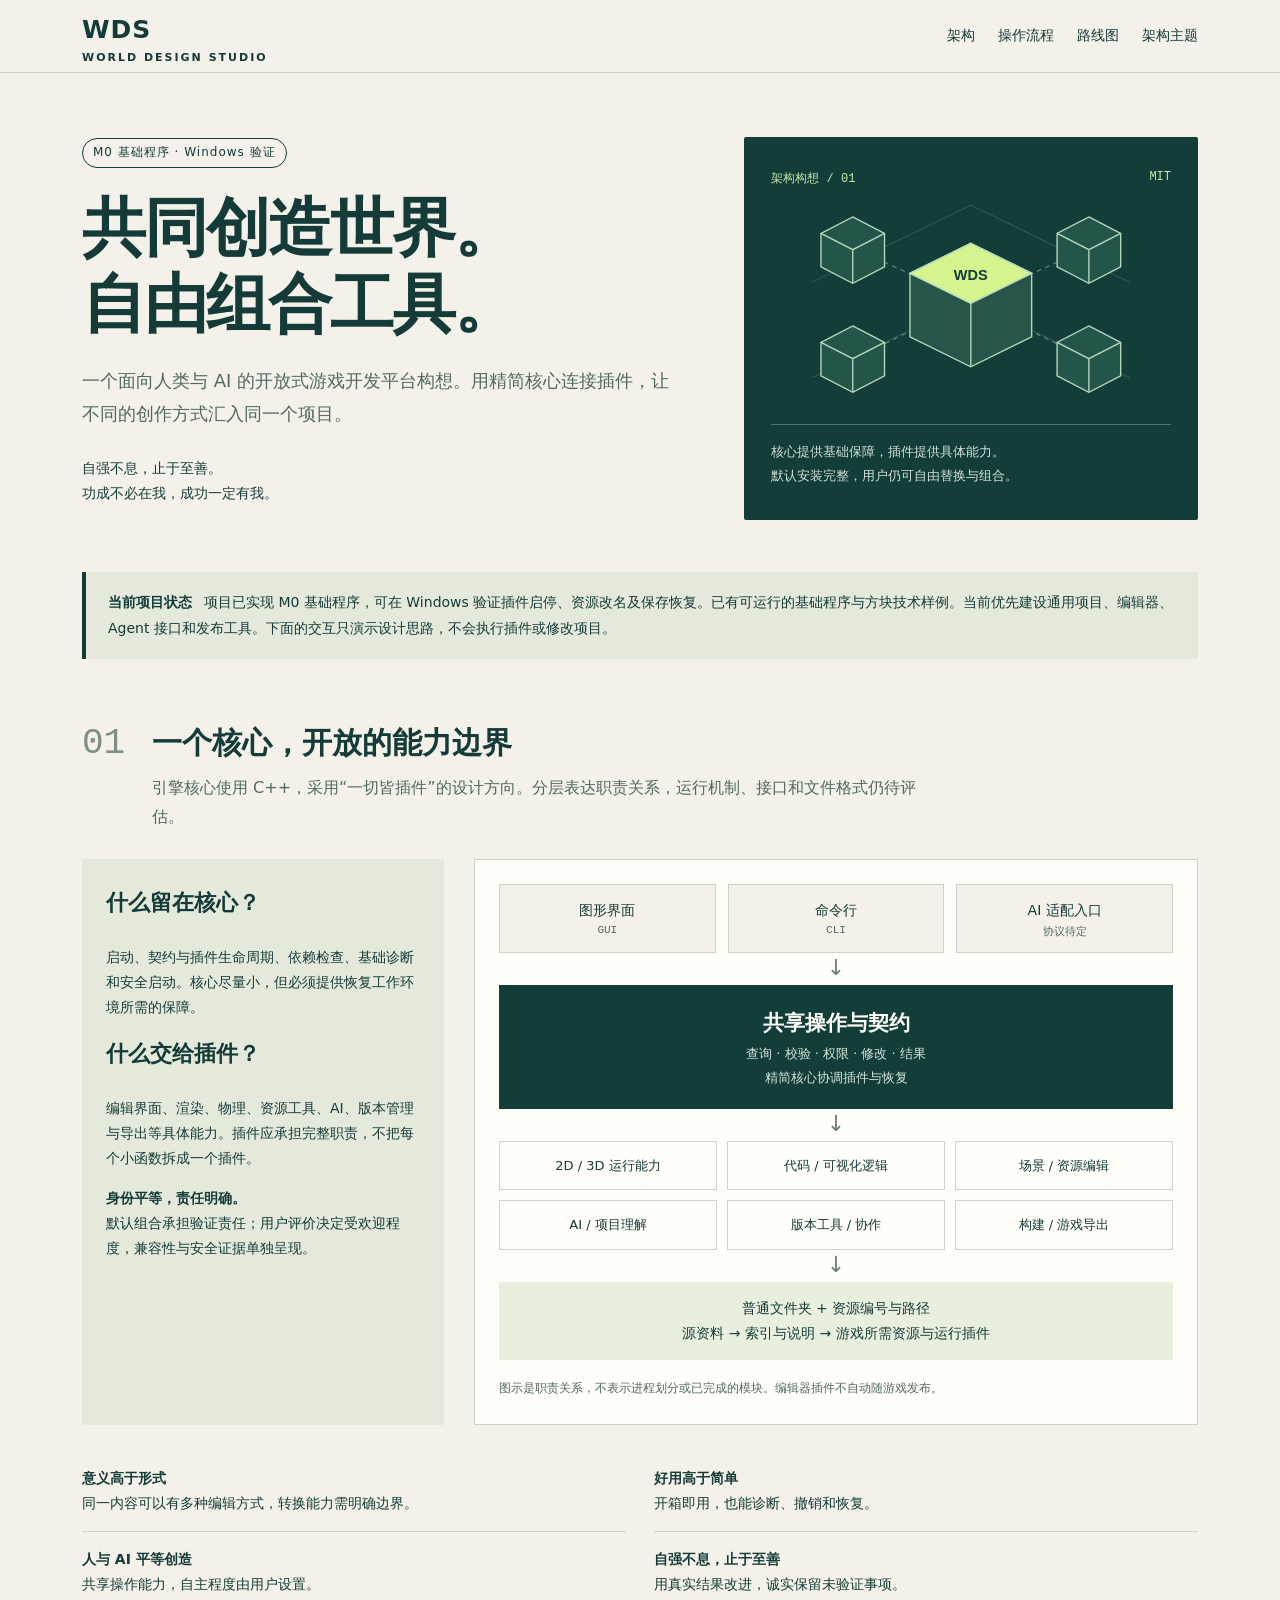
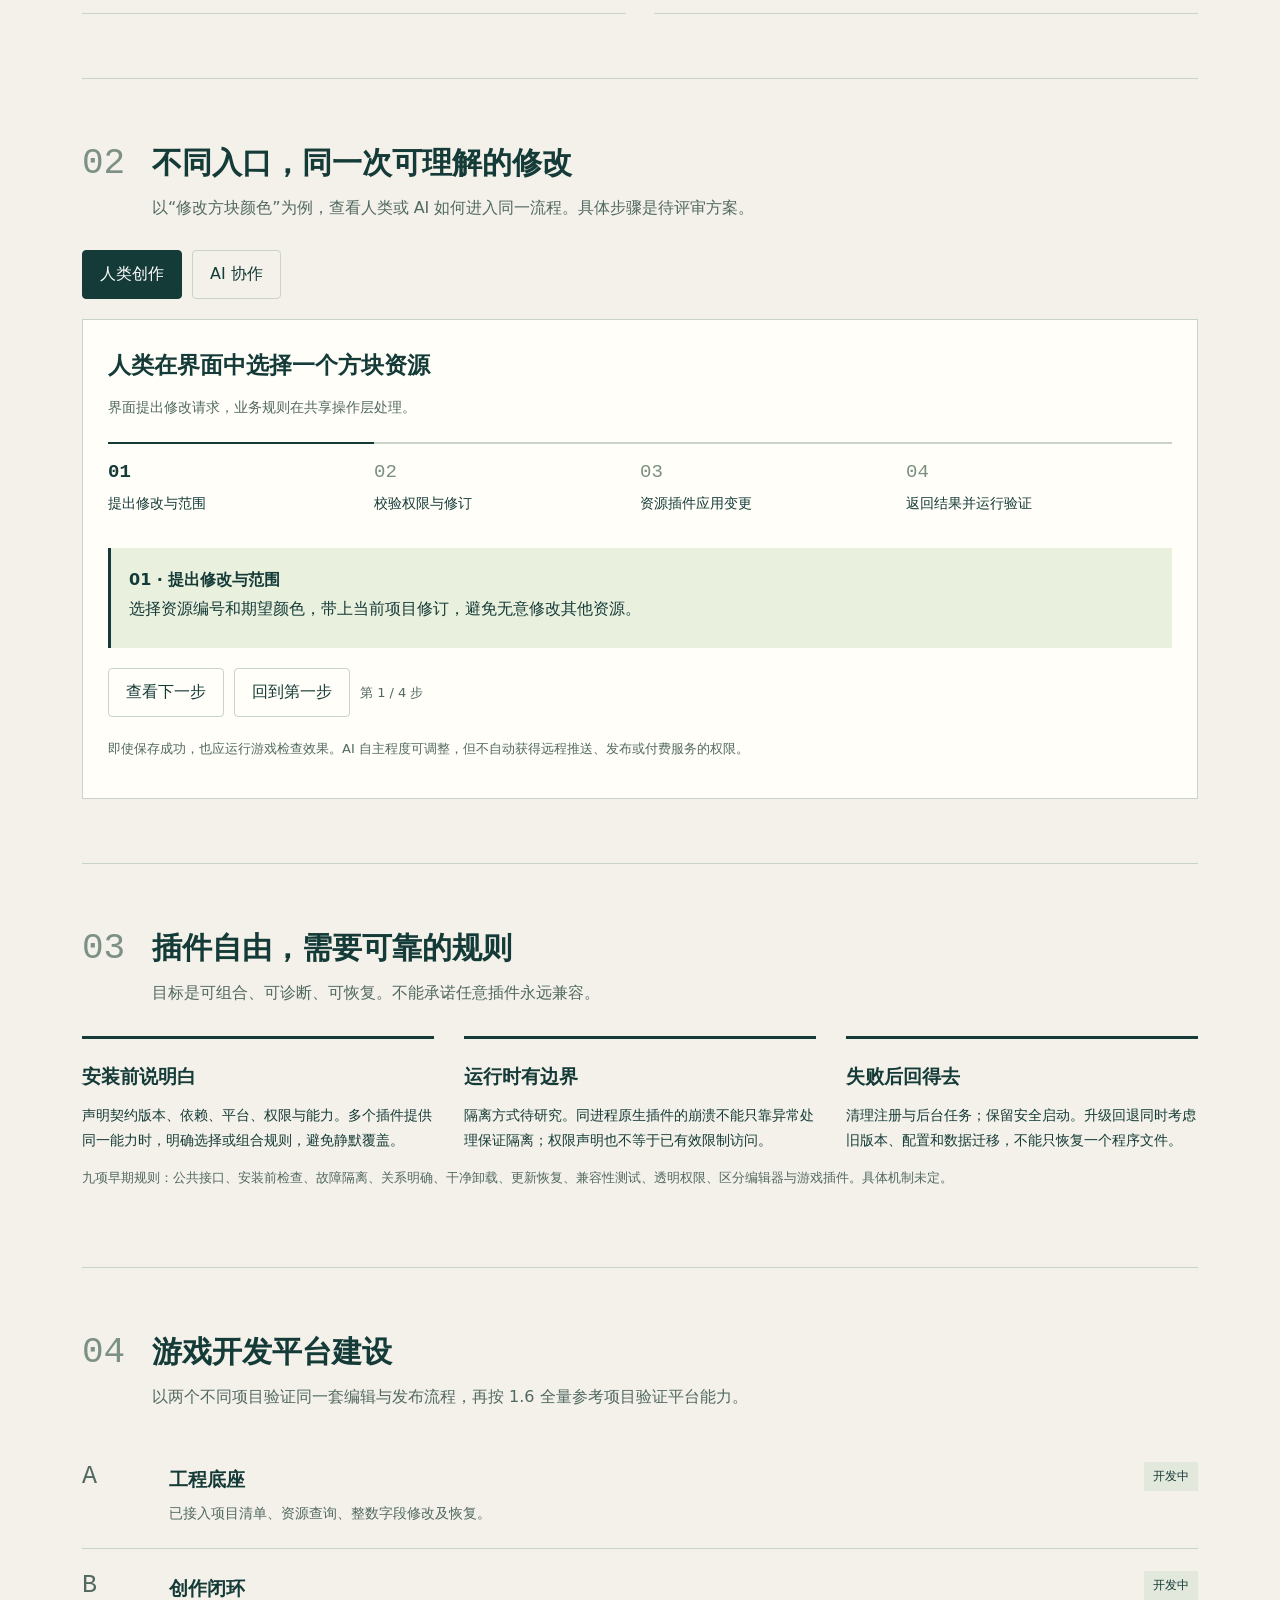
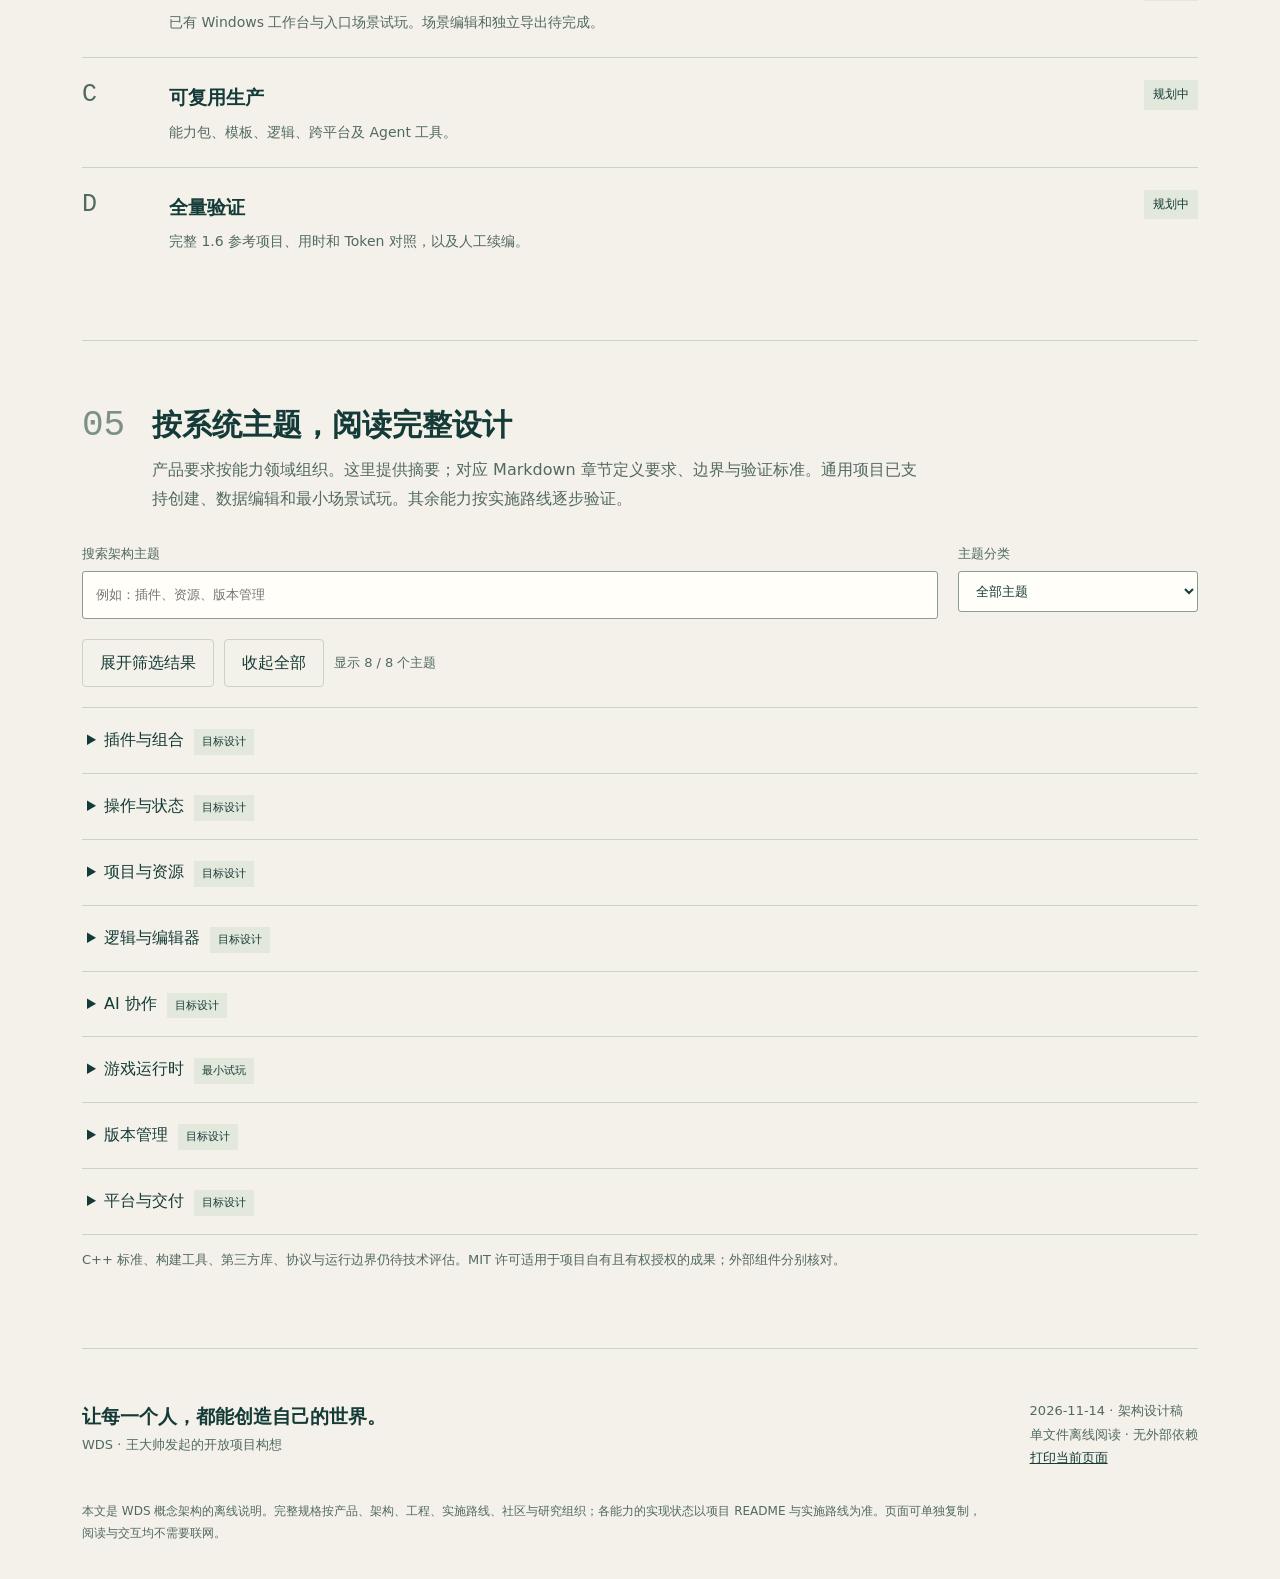
==== commit a68d75d5: "接入通用场景试玩并收录工作台验收" ====
--- a/docs/architecture.html
+++ b/docs/architecture.html
@@ -24,8 +24,8 @@
 <section class="section" id="structure"><div class="section-head"><span class="section-no">01</span><div><h2>一个核心，开放的能力边界</h2><p>引擎核心使用 C++，采用“一切皆插件”的设计方向。分层表达职责关系，运行机制、接口和文件格式仍待评估。</p></div></div><div class="architecture"><aside class="explain"><h3>什么留在核心？</h3><p>启动、契约与插件生命周期、依赖检查、基础诊断和安全启动。核心尽量小，但必须提供恢复工作环境所需的保障。</p><h3>什么交给插件？</h3><p>编辑界面、渲染、物理、资源工具、AI、版本管理与导出等具体能力。插件应承担完整职责，不把每个小函数拆成一个插件。</p><p><strong>身份平等，责任明确。</strong><br>默认组合承担验证责任；用户评价决定受欢迎程度，兼容性与安全证据单独呈现。</p></aside><div class="diagram"><div class="entries"><div class="entry">图形界面<small>GUI</small></div><div class="entry">命令行<small>CLI</small></div><div class="entry">AI 适配入口<small>协议待定</small></div></div><div class="connector" aria-hidden="true">↓</div><div class="core"><strong>共享操作与契约</strong><span>查询 · 校验 · 权限 · 修改 · 结果</span><span>精简核心协调插件与恢复</span></div><div class="connector" aria-hidden="true">↓</div><div class="capabilities"><div>2D / 3D 运行能力</div><div>代码 / 可视化逻辑</div><div>场景 / 资源编辑</div><div>AI / 项目理解</div><div>版本工具 / 协作</div><div>构建 / 游戏导出</div></div><div class="connector" aria-hidden="true">↓</div><div class="asset">普通文件夹 + 资源编号与路径<br>源资料 → 索引与说明 → 游戏所需资源与运行插件</div><p class="figcaption">图示是职责关系，不表示进程划分或已完成的模块。编辑器插件不自动随游戏发布。</p></div></div><ul class="principle-list"><li><strong>意义高于形式</strong>同一内容可以有多种编辑方式，转换能力需明确边界。</li><li><strong>好用高于简单</strong>开箱即用，也能诊断、撤销和恢复。</li><li><strong>人与 AI 平等创造</strong>共享操作能力，自主程度由用户设置。</li><li><strong>自强不息，止于至善</strong>用真实结果改进，诚实保留未验证事项。</li></ul></section>
 <section class="section" id="flow"><div class="section-head"><span class="section-no">02</span><div><h2>不同入口，同一次可理解的修改</h2><p>以“修改方块颜色”为例，查看人类或 AI 如何进入同一流程。具体步骤是待评审方案。</p></div></div><div class="toolbar js-only" role="group" aria-label="选择创作入口"><button class="choice" data-role="human" aria-pressed="true">人类创作</button><button class="choice" data-role="ai" aria-pressed="false">AI 协作</button></div><div class="demo"><h3 id="flow-title">人类在界面中选择一个方块资源</h3><p class="sub" id="flow-sub">界面提出修改请求，业务规则在共享操作层处理。</p><ol class="steps"><li class="active">提出修改与范围</li><li>校验权限与修订</li><li>资源插件应用变更</li><li>返回结果并运行验证</li></ol><div class="step-note" aria-live="polite"><strong id="step-title">01 · 提出修改与范围</strong><span id="step-text">选择资源编号和期望颜色，带上当前项目修订，避免无意修改其他资源。</span></div><div class="toolbar js-only"><button class="choice" id="next-step">查看下一步</button><button class="choice" id="reset-step">回到第一步</button><span class="fine" id="step-count">第 1 / 4 步</span></div><p class="fine">即使保存成功，也应运行游戏检查效果。AI 自主程度可调整，但不自动获得远程推送、发布或付费服务的权限。</p></div></section>
 <section class="section" id="limits"><div class="section-head"><span class="section-no">03</span><div><h2>插件自由，需要可靠的规则</h2><p>目标是可组合、可诊断、可恢复。不能承诺任意插件永远兼容。</p></div></div><div class="limits"><article><h3>安装前说明白</h3><p>声明契约版本、依赖、平台、权限与能力。多个插件提供同一能力时，明确选择或组合规则，避免静默覆盖。</p></article><article><h3>运行时有边界</h3><p>隔离方式待研究。同进程原生插件的崩溃不能只靠异常处理保证隔离；权限声明也不等于已有效限制访问。</p></article><article><h3>失败后回得去</h3><p>清理注册与后台任务；保留安全启动。升级回退同时考虑旧版本、配置和数据迁移，不能只恢复一个程序文件。</p></article></div><p class="fine">九项早期规则：公共接口、安装前检查、故障隔离、关系明确、干净卸载、更新恢复、兼容性测试、透明权限、区分编辑器与游戏插件。具体机制未定。</p></section>
-<section class="section" id="roadmap"><div class="section-head"><span class="section-no">04</span><div><h2>游戏开发平台建设</h2><p>以两个不同项目验证同一套编辑与发布流程，再按 1.6 全量参考项目验证平台能力。</p></div></div><ol class="roadmap"><li><span class="num">A</span><div><h3>工程底座</h3><p>项目清单、资源身份、共享操作和恢复。</p></div><span class="status">规划中</span></li><li><span class="num">B</span><div><h3>创作闭环</h3><p>编辑器、场景与属性、试玩、CLI 和独立导出。</p></div><span class="status">规划中</span></li><li><span class="num">C</span><div><h3>可复用生产</h3><p>能力包、模板、逻辑、跨平台及 Agent 工具。</p></div><span class="status">规划中</span></li><li><span class="num">D</span><div><h3>全量验证</h3><p>完整 1.6 参考项目、用时和 Token 对照，以及人工续编。</p></div><span class="status">规划中</span></li></ol></section>
-<section class="section" id="topics"><div class="section-head"><span class="section-no">05</span><div><h2>按系统主题，阅读完整设计</h2><p>产品要求按能力领域组织。这里提供摘要；对应 Markdown 章节定义要求、边界与验证标准。M0 已实现首轮项目操作。其余系统按实施路线逐步验证。</p></div></div><div class="filters"><label>搜索架构主题<input id="search" type="search" placeholder="例如：插件、资源、版本管理" disabled></label><label>主题分类<select id="category-filter" disabled><option value="all">全部主题</option><option value="foundation">平台基础</option><option value="creation">创作系统</option></select></label></div><div class="toolbar js-only"><button class="choice" id="expand-all">展开筛选结果</button><button class="choice" id="collapse-all">收起全部</button><span class="fine" id="result-count" aria-live="polite">显示 8 / 8 个主题</span></div><div class="topic-list"><details id="topic-plugins" data-category="foundation"><summary>插件与组合<span class="tag">目标设计</span></summary><div class="topic-body"><p>能力定义、实现与调用方分开。默认发行组合完整可用，用户可替换与分享组合。</p><p>配置需要说明覆盖来源和当前生效状态。插件注册与资源应有清理路径；版本检查不等于行为兼容，失败恢复必须说明实际恢复范围。</p></div></details><details id="topic-commands" data-category="foundation"><summary>操作与状态<span class="tag">目标设计</span></summary><div class="topic-body"><p>GUI、CLI 与 AI 共享参数、权限、修订和结果语义，不为不同入口复制业务规则。</p><p>区分查询、修改与外部副作用。重试、取消、撤销、长任务及并发冲突均需明确结果；持久变更和临时进度分开。</p></div></details><details id="topic-assets" data-category="creation"><summary>项目与资源<span class="tag">目标设计</span></summary><div class="topic-body"><p>普通文件夹保存源内容，稳定资源编号与路径共同维护引用。自动说明帮助理解项目。</p><p>每种资源明确权威内容、编辑视图与派生资料；转换不可表达时保留原文，冲突按文本、结构化和二进制资源分别处理。</p></div></details><details id="topic-authoring" data-category="creation"><summary>逻辑与编辑器<span class="tag">目标设计</span></summary><div class="topic-body"><p>代码和可视化逻辑共享行为语义，支持按任务选择和混合使用创作入口。</p><p>共享中间表示和脚本语言尚未确定。只对声明的子集承诺往返转换；不可转换表达应可保留，调试能定位到对应资源与修订。</p></div></details><details id="topic-ai" data-category="creation"><summary>AI 协作<span class="tag">目标设计</span></summary><div class="topic-body"><p>AI 理解真实项目、参与修改与运行验证，用户自由设置自主程度并可随时接管。</p><p>原始资料与自动说明共同提供上下文，过时说明应标记。授权范围、预算、停止和恢复分别处理，模型与工具提供商可替换。</p></div></details><details id="topic-runtime" data-category="foundation"><summary>游戏运行时<span class="tag">目标设计</span></summary><div class="topic-body"><p>2D 与 3D 共享通用逻辑，渲染、物理与空间处理分别优化。方块项目是检验平台能力的参考项目。</p><p>实时路径与管理路径可采用不同机制。导出只包含必要运行插件和资源，编辑器插件、凭据和临时资料不自动进入成品。</p></div></details><details id="topic-version-control" data-category="foundation"><summary>版本管理<span class="tag">目标设计</span></summary><div class="topic-body"><p>目标是可理解差异、冲突处理和可恢复历史；Git 深度整合仍是待评估的候选方向。</p><p>本地保存、提交、远程推送和发布是不同操作。代码、场景和二进制资源采用合适的比较与合并策略，大文件服务尚未选型。</p></div></details><details id="topic-platforms" data-category="foundation"><summary>平台与交付<span class="tag">目标设计</span></summary><div class="topic-body"><p>桌面优先，首期研究 Windows、Linux、macOS，并纳入 Web 支持方向。</p><p>各平台均未完成引擎验证。浏览器运行游戏、浏览器编辑与远程访问分别确定范围；不承诺所有原生插件直接运行于浏览器。</p></div></details></div><p id="empty" hidden>没有匹配主题。可缩短关键词或选择“全部主题”。</p><p class="fine">C++ 标准、构建工具、第三方库、协议与运行边界仍待技术评估。MIT 许可适用于项目自有且有权授权的成果；外部组件分别核对。</p></section>
+<section class="section" id="roadmap"><div class="section-head"><span class="section-no">04</span><div><h2>游戏开发平台建设</h2><p>以两个不同项目验证同一套编辑与发布流程，再按 1.6 全量参考项目验证平台能力。</p></div></div><ol class="roadmap"><li><span class="num">A</span><div><h3>工程底座</h3><p>已接入项目清单、资源查询、整数字段修改及恢复。</p></div><span class="status">开发中</span></li><li><span class="num">B</span><div><h3>创作闭环</h3><p>已有 Windows 工作台与入口场景试玩。场景编辑和独立导出待完成。</p></div><span class="status">开发中</span></li><li><span class="num">C</span><div><h3>可复用生产</h3><p>能力包、模板、逻辑、跨平台及 Agent 工具。</p></div><span class="status">规划中</span></li><li><span class="num">D</span><div><h3>全量验证</h3><p>完整 1.6 参考项目、用时和 Token 对照，以及人工续编。</p></div><span class="status">规划中</span></li></ol></section>
+<section class="section" id="topics"><div class="section-head"><span class="section-no">05</span><div><h2>按系统主题，阅读完整设计</h2><p>产品要求按能力领域组织。这里提供摘要；对应 Markdown 章节定义要求、边界与验证标准。通用项目已支持创建、数据编辑和最小场景试玩。其余能力按实施路线逐步验证。</p></div></div><div class="filters"><label>搜索架构主题<input id="search" type="search" placeholder="例如：插件、资源、版本管理" disabled></label><label>主题分类<select id="category-filter" disabled><option value="all">全部主题</option><option value="foundation">平台基础</option><option value="creation">创作系统</option></select></label></div><div class="toolbar js-only"><button class="choice" id="expand-all">展开筛选结果</button><button class="choice" id="collapse-all">收起全部</button><span class="fine" id="result-count" aria-live="polite">显示 8 / 8 个主题</span></div><div class="topic-list"><details id="topic-plugins" data-category="foundation"><summary>插件与组合<span class="tag">目标设计</span></summary><div class="topic-body"><p>能力定义、实现与调用方分开。默认发行组合完整可用，用户可替换与分享组合。</p><p>配置需要说明覆盖来源和当前生效状态。插件注册与资源应有清理路径；版本检查不等于行为兼容，失败恢复必须说明实际恢复范围。</p></div></details><details id="topic-commands" data-category="foundation"><summary>操作与状态<span class="tag">目标设计</span></summary><div class="topic-body"><p>GUI、CLI 与 AI 共享参数、权限、修订和结果语义，不为不同入口复制业务规则。</p><p>区分查询、修改与外部副作用。重试、取消、撤销、长任务及并发冲突均需明确结果；持久变更和临时进度分开。</p></div></details><details id="topic-assets" data-category="creation"><summary>项目与资源<span class="tag">目标设计</span></summary><div class="topic-body"><p>普通文件夹保存源内容，稳定资源编号与路径共同维护引用。自动说明帮助理解项目。</p><p>每种资源明确权威内容、编辑视图与派生资料；转换不可表达时保留原文，冲突按文本、结构化和二进制资源分别处理。</p></div></details><details id="topic-authoring" data-category="creation"><summary>逻辑与编辑器<span class="tag">目标设计</span></summary><div class="topic-body"><p>代码和可视化逻辑共享行为语义，支持按任务选择和混合使用创作入口。</p><p>共享中间表示和脚本语言尚未确定。只对声明的子集承诺往返转换；不可转换表达应可保留，调试能定位到对应资源与修订。</p></div></details><details id="topic-ai" data-category="creation"><summary>AI 协作<span class="tag">目标设计</span></summary><div class="topic-body"><p>AI 理解真实项目、参与修改与运行验证，用户自由设置自主程度并可随时接管。</p><p>原始资料与自动说明共同提供上下文，过时说明应标记。授权范围、预算、停止和恢复分别处理，模型与工具提供商可替换。</p></div></details><details id="topic-runtime" data-category="foundation"><summary>游戏运行时<span class="tag">最小试玩</span></summary><div class="topic-body"><p>CLI 和 Windows 工作台从指定项目修订启动入口场景。试玩状态保存在内存，重跑从源数据开始。</p><p>2D 与 3D 共享通用逻辑，渲染、物理与空间处理分别优化。方块项目是检验平台能力的参考项目。</p><p>实时路径与管理路径可采用不同机制。导出只包含必要运行插件和资源，编辑器插件、凭据和临时资料不自动进入成品。</p></div></details><details id="topic-version-control" data-category="foundation"><summary>版本管理<span class="tag">目标设计</span></summary><div class="topic-body"><p>目标是可理解差异、冲突处理和可恢复历史；Git 深度整合仍是待评估的候选方向。</p><p>本地保存、提交、远程推送和发布是不同操作。代码、场景和二进制资源采用合适的比较与合并策略，大文件服务尚未选型。</p></div></details><details id="topic-platforms" data-category="foundation"><summary>平台与交付<span class="tag">目标设计</span></summary><div class="topic-body"><p>桌面优先，首期研究 Windows、Linux、macOS，并纳入 Web 支持方向。</p><p>当前最小试玩已在 Windows 验证。浏览器运行游戏、浏览器编辑与远程访问分别确定范围；不承诺所有原生插件直接运行于浏览器。</p></div></details></div><p id="empty" hidden>没有匹配主题。可缩短关键词或选择“全部主题”。</p><p class="fine">C++ 标准、构建工具、第三方库、协议与运行边界仍待技术评估。MIT 许可适用于项目自有且有权授权的成果；外部组件分别核对。</p></section>
 <footer><div class="end"><div><strong>让每一个人，都能创造自己的世界。</strong><br>WDS · 王大帅发起的开放项目构想</div><div>2026-11-14 · 架构设计稿<br>单文件离线阅读 · 无外部依赖<br><button class="print-button js-only" id="print-page">打印当前页面</button></div></div><p class="footnote">本文是 WDS 概念架构的离线说明。完整规格按产品、架构、工程、实施路线、社区与研究组织；各能力的实现状态以项目 README 与实施路线为准。页面可单独复制，阅读与交互均不需要联网。</p></footer>
 </main>
 <script>
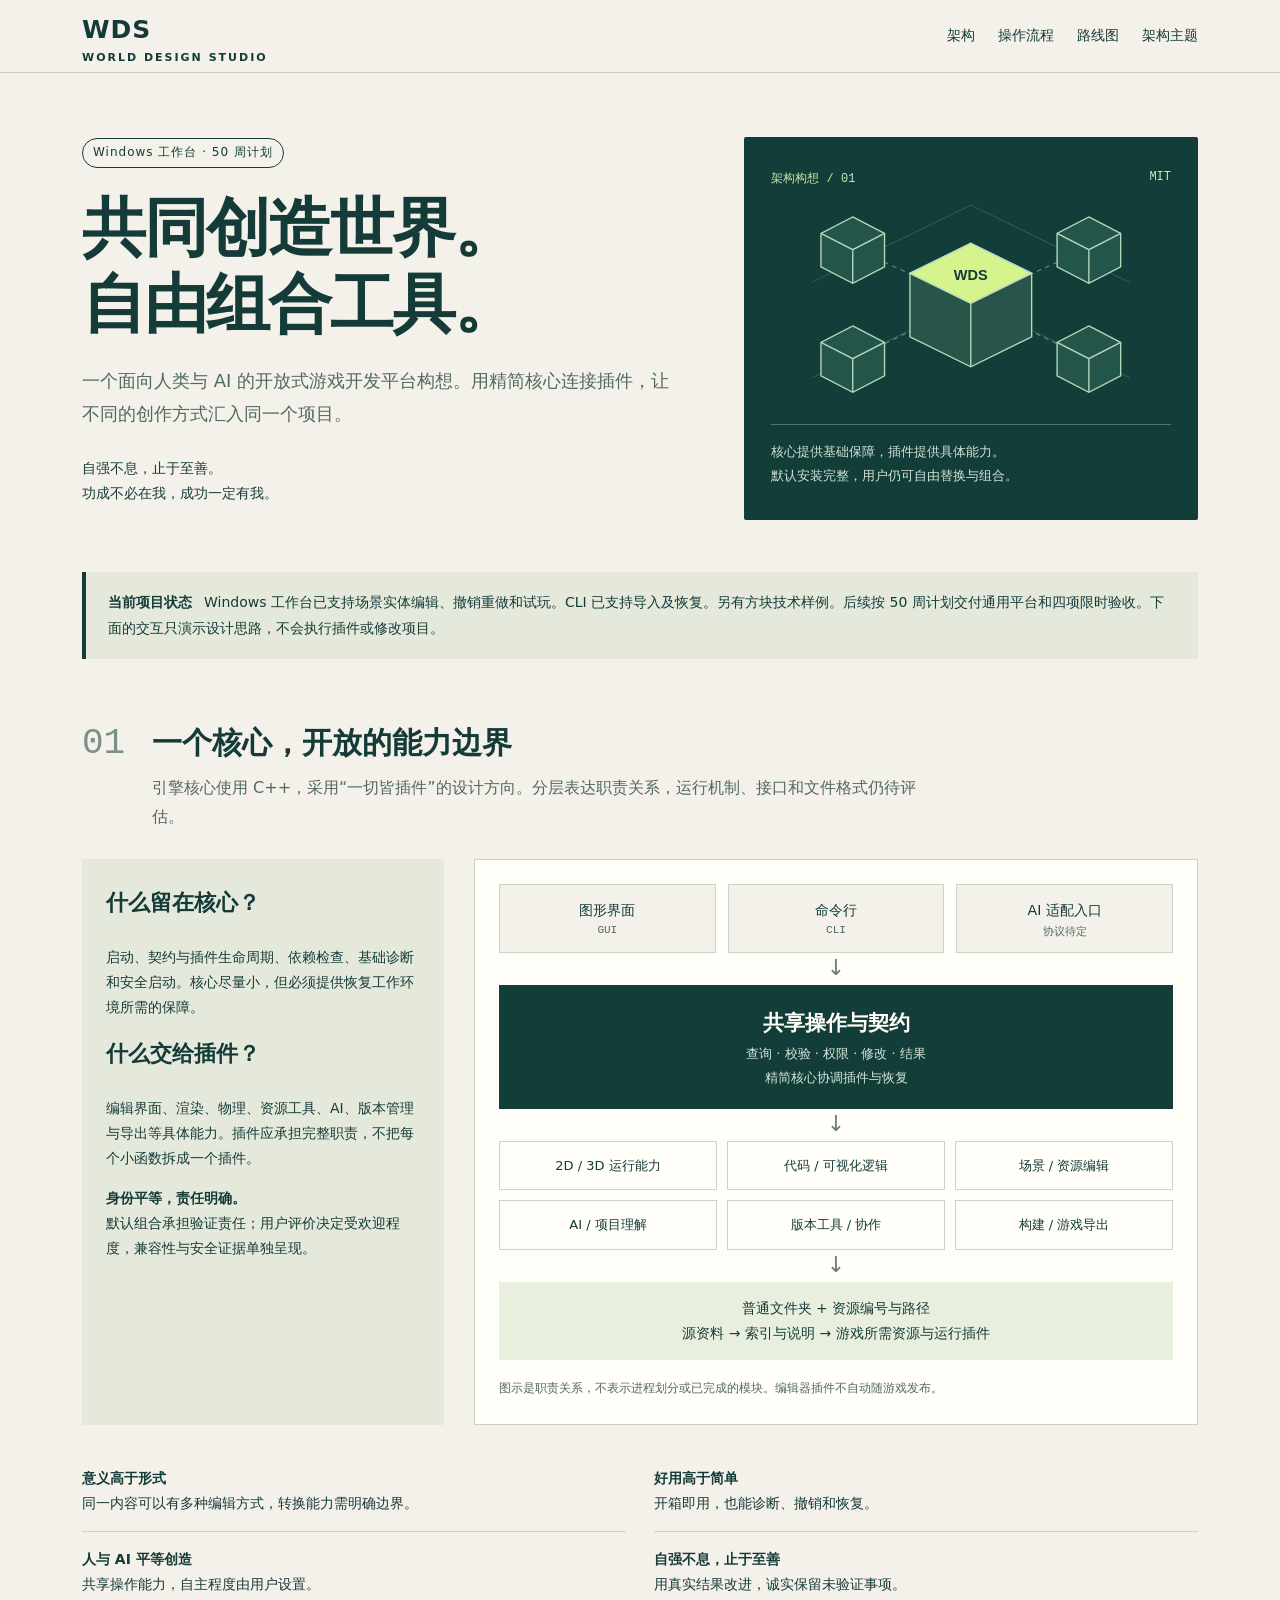
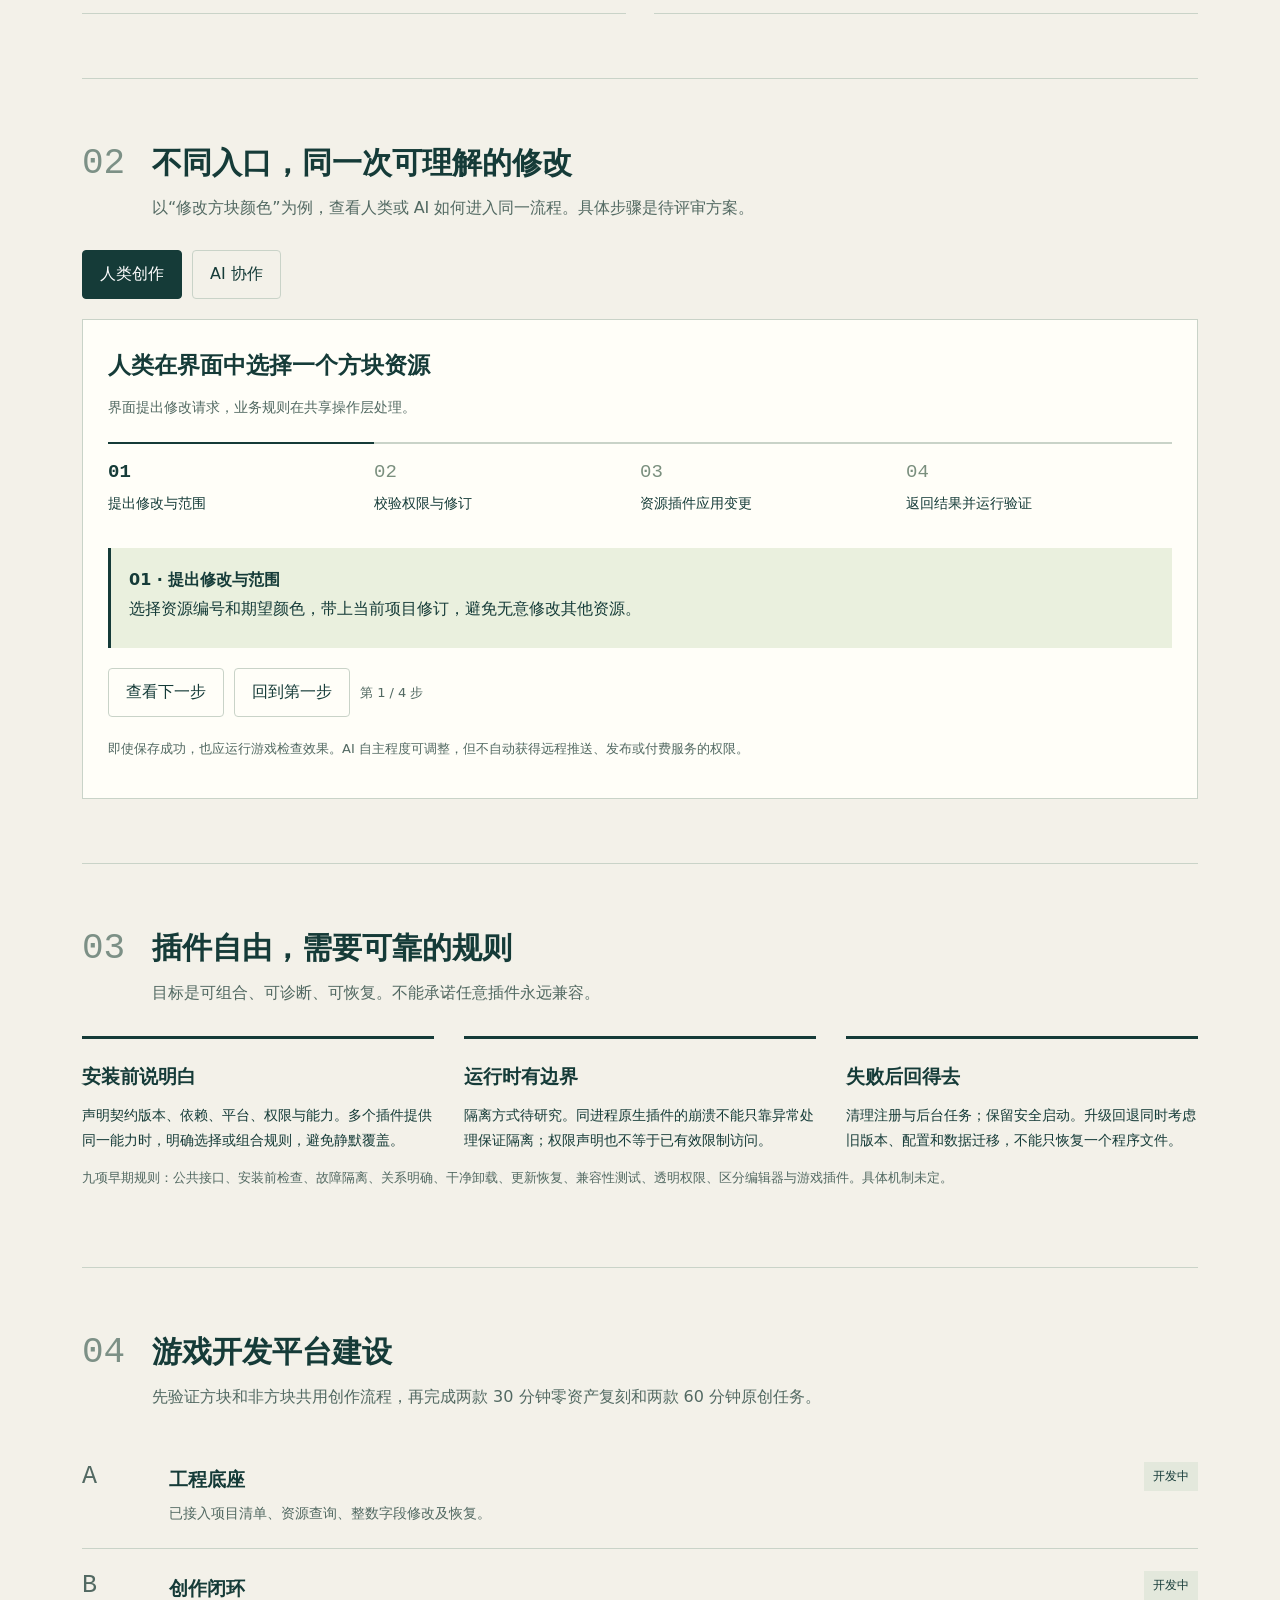
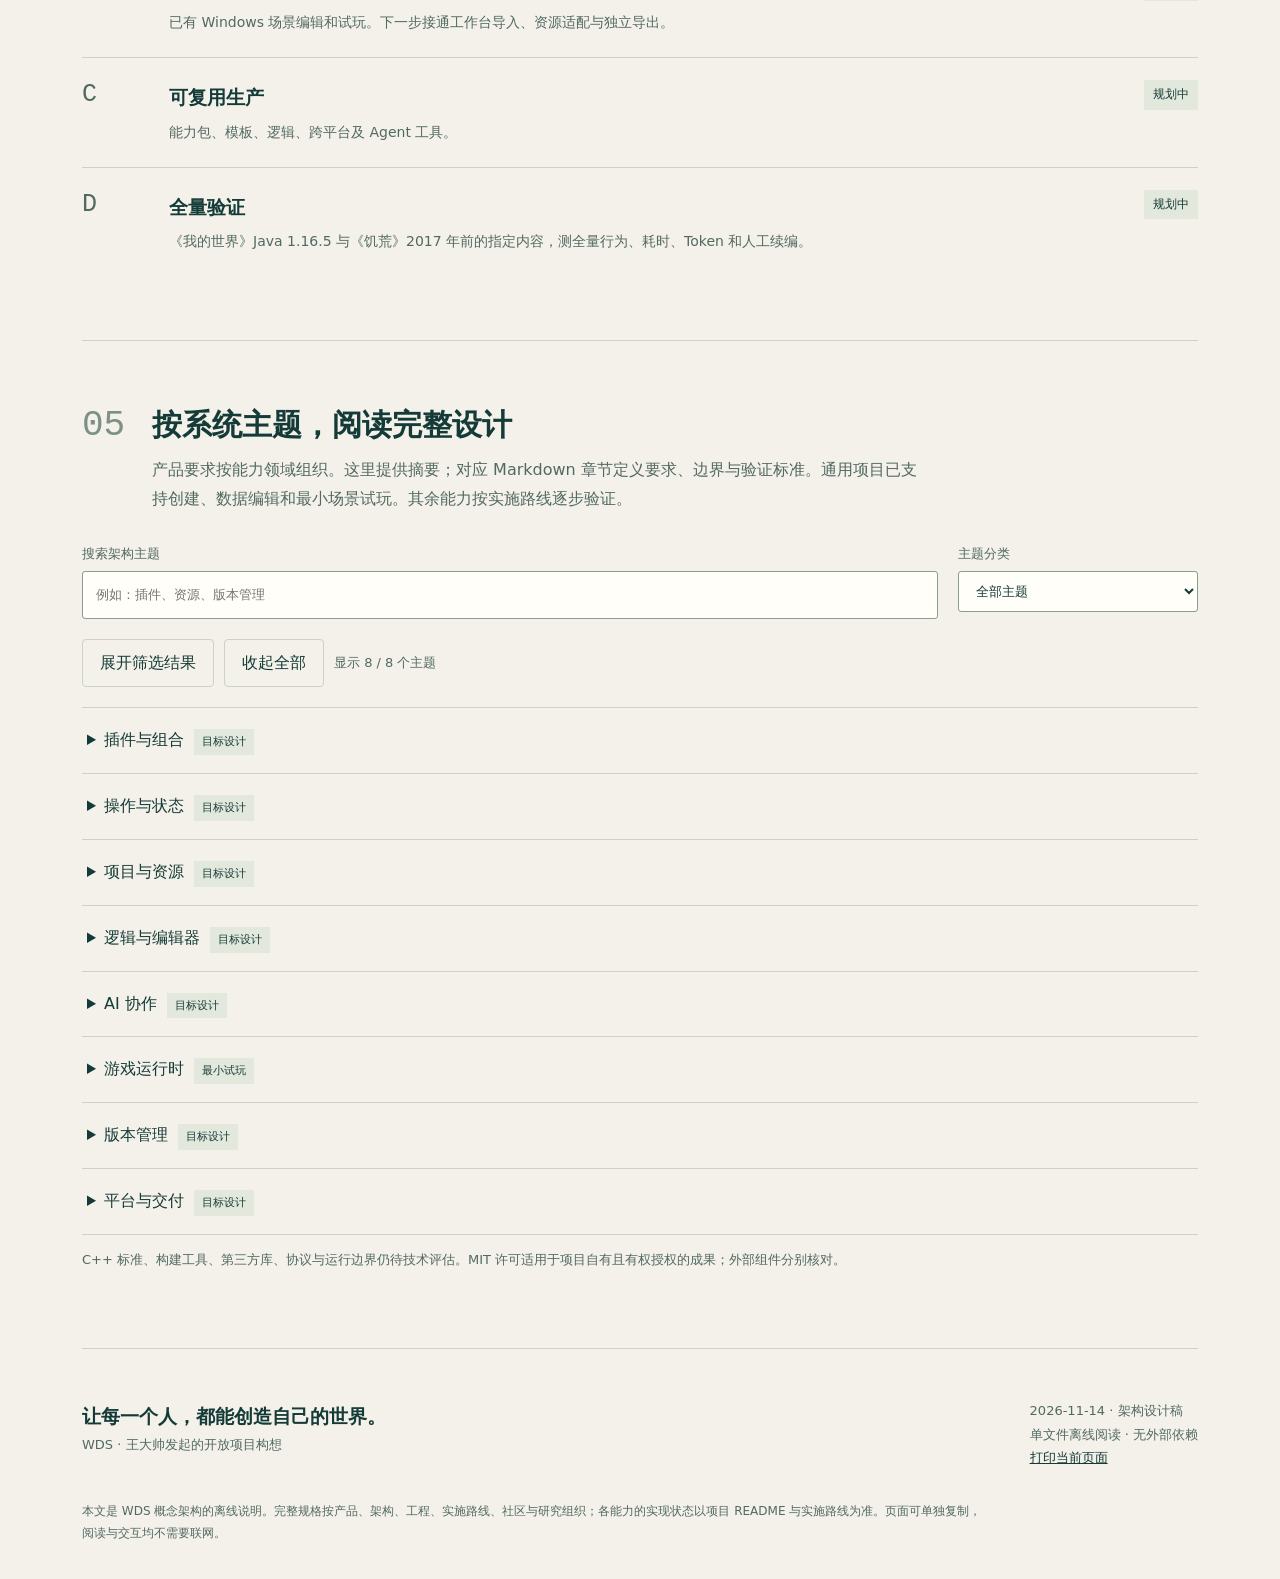
==== commit fd9e61cc: "落实 WDS 50 周计划并移除已替代的工作台" ====
--- a/docs/architecture.html
+++ b/docs/architecture.html
@@ -18,13 +18,13 @@
 <a class="skip" href="#main">跳到正文</a>
 <header><div class="wrap"><a class="brand" href="#main">WDS <small>WORLD DESIGN STUDIO</small></a><nav class="nav" aria-label="页面导航"><a href="#structure">架构</a><a href="#flow">操作流程</a><a href="#roadmap">路线图</a><a href="#topics">架构主题</a></nav></div></header>
 <main class="wrap" id="main">
-<section class="hero" aria-labelledby="hero-title"><div><span class="flag">M0 基础程序 · Windows 验证</span><h1 id="hero-title">共同创造世界。<br>自由组合工具。</h1><p class="lead">一个面向人类与 AI 的开放式游戏开发平台构想。用精简核心连接插件，让不同的创作方式汇入同一个项目。</p><p class="spirit">自强不息，止于至善。<br>功成不必在我，成功一定有我。</p></div><div class="model"><div class="meta"><span>架构构想 / 01</span><span>MIT</span></div><svg viewBox="0 0 440 250" role="img" aria-label="多个可组合方块围绕 WDS 核心，象征插件协作"><g fill="none" stroke="#84a399" stroke-width="1"><path d="M220 126L90 67M220 126L350 67M220 126L90 190M220 126L350 190" stroke-dasharray="5 5"/><path d="M45 210L220 125L395 210M45 105L220 20L395 105" opacity=".35"/></g><g stroke="#b7d8bb" stroke-width="1.5"><path d="M220 62l67 33v70l-67 33-67-33V95z" fill="#27554a"/><path d="M153 95l67 33 67-33M220 128v70" fill="none"/><path d="M220 62l67 33-67 33-67-33z" fill="#d6f48e"/><path d="M90 33l35 18v37l-35 18-35-18V51zM350 33l35 18v37l-35 18-35-18V51zM90 153l35 18v37l-35 18-35-18v-37zM350 153l35 18v37l-35 18-35-18v-37z" fill="#24554a"/><path d="M55 51l35 18 35-18M90 69v37M315 51l35 18 35-18M350 69v37M55 171l35 18 35-18M90 189v37M315 171l35 18 35-18M350 189v37" fill="none"/></g><text x="220" y="102" text-anchor="middle" fill="#153b38" font-size="16" font-family="sans-serif" font-weight="bold">WDS</text></svg><div class="caption">核心提供基础保障，插件提供具体能力。<br>默认安装完整，用户仍可自由替换与组合。</div></div></section>
-<div class="notice"><strong>当前项目状态</strong>项目已实现 M0 基础程序，可在 Windows 验证插件启停、资源改名及保存恢复。已有可运行的基础程序与方块技术样例。当前优先建设通用项目、编辑器、Agent 接口和发布工具。下面的交互只演示设计思路，不会执行插件或修改项目。</div>
+<section class="hero" aria-labelledby="hero-title"><div><span class="flag">Windows 工作台 · 50 周计划</span><h1 id="hero-title">共同创造世界。<br>自由组合工具。</h1><p class="lead">一个面向人类与 AI 的开放式游戏开发平台构想。用精简核心连接插件，让不同的创作方式汇入同一个项目。</p><p class="spirit">自强不息，止于至善。<br>功成不必在我，成功一定有我。</p></div><div class="model"><div class="meta"><span>架构构想 / 01</span><span>MIT</span></div><svg viewBox="0 0 440 250" role="img" aria-label="多个可组合方块围绕 WDS 核心，象征插件协作"><g fill="none" stroke="#84a399" stroke-width="1"><path d="M220 126L90 67M220 126L350 67M220 126L90 190M220 126L350 190" stroke-dasharray="5 5"/><path d="M45 210L220 125L395 210M45 105L220 20L395 105" opacity=".35"/></g><g stroke="#b7d8bb" stroke-width="1.5"><path d="M220 62l67 33v70l-67 33-67-33V95z" fill="#27554a"/><path d="M153 95l67 33 67-33M220 128v70" fill="none"/><path d="M220 62l67 33-67 33-67-33z" fill="#d6f48e"/><path d="M90 33l35 18v37l-35 18-35-18V51zM350 33l35 18v37l-35 18-35-18V51zM90 153l35 18v37l-35 18-35-18v-37zM350 153l35 18v37l-35 18-35-18v-37z" fill="#24554a"/><path d="M55 51l35 18 35-18M90 69v37M315 51l35 18 35-18M350 69v37M55 171l35 18 35-18M90 189v37M315 171l35 18 35-18M350 189v37" fill="none"/></g><text x="220" y="102" text-anchor="middle" fill="#153b38" font-size="16" font-family="sans-serif" font-weight="bold">WDS</text></svg><div class="caption">核心提供基础保障，插件提供具体能力。<br>默认安装完整，用户仍可自由替换与组合。</div></div></section>
+<div class="notice"><strong>当前项目状态</strong>Windows 工作台已支持场景实体编辑、撤销重做和试玩。CLI 已支持导入及恢复。另有方块技术样例。后续按 50 周计划交付通用平台和四项限时验收。下面的交互只演示设计思路，不会执行插件或修改项目。</div>
 <noscript><div class="notice">浏览器未启用脚本：架构、路线图和全部主题仍可阅读与展开；流程切换与搜索暂不可用。</div></noscript>
 <section class="section" id="structure"><div class="section-head"><span class="section-no">01</span><div><h2>一个核心，开放的能力边界</h2><p>引擎核心使用 C++，采用“一切皆插件”的设计方向。分层表达职责关系，运行机制、接口和文件格式仍待评估。</p></div></div><div class="architecture"><aside class="explain"><h3>什么留在核心？</h3><p>启动、契约与插件生命周期、依赖检查、基础诊断和安全启动。核心尽量小，但必须提供恢复工作环境所需的保障。</p><h3>什么交给插件？</h3><p>编辑界面、渲染、物理、资源工具、AI、版本管理与导出等具体能力。插件应承担完整职责，不把每个小函数拆成一个插件。</p><p><strong>身份平等，责任明确。</strong><br>默认组合承担验证责任；用户评价决定受欢迎程度，兼容性与安全证据单独呈现。</p></aside><div class="diagram"><div class="entries"><div class="entry">图形界面<small>GUI</small></div><div class="entry">命令行<small>CLI</small></div><div class="entry">AI 适配入口<small>协议待定</small></div></div><div class="connector" aria-hidden="true">↓</div><div class="core"><strong>共享操作与契约</strong><span>查询 · 校验 · 权限 · 修改 · 结果</span><span>精简核心协调插件与恢复</span></div><div class="connector" aria-hidden="true">↓</div><div class="capabilities"><div>2D / 3D 运行能力</div><div>代码 / 可视化逻辑</div><div>场景 / 资源编辑</div><div>AI / 项目理解</div><div>版本工具 / 协作</div><div>构建 / 游戏导出</div></div><div class="connector" aria-hidden="true">↓</div><div class="asset">普通文件夹 + 资源编号与路径<br>源资料 → 索引与说明 → 游戏所需资源与运行插件</div><p class="figcaption">图示是职责关系，不表示进程划分或已完成的模块。编辑器插件不自动随游戏发布。</p></div></div><ul class="principle-list"><li><strong>意义高于形式</strong>同一内容可以有多种编辑方式，转换能力需明确边界。</li><li><strong>好用高于简单</strong>开箱即用，也能诊断、撤销和恢复。</li><li><strong>人与 AI 平等创造</strong>共享操作能力，自主程度由用户设置。</li><li><strong>自强不息，止于至善</strong>用真实结果改进，诚实保留未验证事项。</li></ul></section>
 <section class="section" id="flow"><div class="section-head"><span class="section-no">02</span><div><h2>不同入口，同一次可理解的修改</h2><p>以“修改方块颜色”为例，查看人类或 AI 如何进入同一流程。具体步骤是待评审方案。</p></div></div><div class="toolbar js-only" role="group" aria-label="选择创作入口"><button class="choice" data-role="human" aria-pressed="true">人类创作</button><button class="choice" data-role="ai" aria-pressed="false">AI 协作</button></div><div class="demo"><h3 id="flow-title">人类在界面中选择一个方块资源</h3><p class="sub" id="flow-sub">界面提出修改请求，业务规则在共享操作层处理。</p><ol class="steps"><li class="active">提出修改与范围</li><li>校验权限与修订</li><li>资源插件应用变更</li><li>返回结果并运行验证</li></ol><div class="step-note" aria-live="polite"><strong id="step-title">01 · 提出修改与范围</strong><span id="step-text">选择资源编号和期望颜色，带上当前项目修订，避免无意修改其他资源。</span></div><div class="toolbar js-only"><button class="choice" id="next-step">查看下一步</button><button class="choice" id="reset-step">回到第一步</button><span class="fine" id="step-count">第 1 / 4 步</span></div><p class="fine">即使保存成功，也应运行游戏检查效果。AI 自主程度可调整，但不自动获得远程推送、发布或付费服务的权限。</p></div></section>
 <section class="section" id="limits"><div class="section-head"><span class="section-no">03</span><div><h2>插件自由，需要可靠的规则</h2><p>目标是可组合、可诊断、可恢复。不能承诺任意插件永远兼容。</p></div></div><div class="limits"><article><h3>安装前说明白</h3><p>声明契约版本、依赖、平台、权限与能力。多个插件提供同一能力时，明确选择或组合规则，避免静默覆盖。</p></article><article><h3>运行时有边界</h3><p>隔离方式待研究。同进程原生插件的崩溃不能只靠异常处理保证隔离；权限声明也不等于已有效限制访问。</p></article><article><h3>失败后回得去</h3><p>清理注册与后台任务；保留安全启动。升级回退同时考虑旧版本、配置和数据迁移，不能只恢复一个程序文件。</p></article></div><p class="fine">九项早期规则：公共接口、安装前检查、故障隔离、关系明确、干净卸载、更新恢复、兼容性测试、透明权限、区分编辑器与游戏插件。具体机制未定。</p></section>
-<section class="section" id="roadmap"><div class="section-head"><span class="section-no">04</span><div><h2>游戏开发平台建设</h2><p>以两个不同项目验证同一套编辑与发布流程，再按 1.6 全量参考项目验证平台能力。</p></div></div><ol class="roadmap"><li><span class="num">A</span><div><h3>工程底座</h3><p>已接入项目清单、资源查询、整数字段修改及恢复。</p></div><span class="status">开发中</span></li><li><span class="num">B</span><div><h3>创作闭环</h3><p>已有 Windows 工作台与入口场景试玩。场景编辑和独立导出待完成。</p></div><span class="status">开发中</span></li><li><span class="num">C</span><div><h3>可复用生产</h3><p>能力包、模板、逻辑、跨平台及 Agent 工具。</p></div><span class="status">规划中</span></li><li><span class="num">D</span><div><h3>全量验证</h3><p>完整 1.6 参考项目、用时和 Token 对照，以及人工续编。</p></div><span class="status">规划中</span></li></ol></section>
+<section class="section" id="roadmap"><div class="section-head"><span class="section-no">04</span><div><h2>游戏开发平台建设</h2><p>先验证方块和非方块共用创作流程，再完成两款 30 分钟零资产复刻和两款 60 分钟原创任务。</p></div></div><ol class="roadmap"><li><span class="num">A</span><div><h3>工程底座</h3><p>已接入项目清单、资源查询、整数字段修改及恢复。</p></div><span class="status">开发中</span></li><li><span class="num">B</span><div><h3>创作闭环</h3><p>已有 Windows 场景编辑和试玩。下一步接通工作台导入、资源适配与独立导出。</p></div><span class="status">开发中</span></li><li><span class="num">C</span><div><h3>可复用生产</h3><p>能力包、模板、逻辑、跨平台及 Agent 工具。</p></div><span class="status">规划中</span></li><li><span class="num">D</span><div><h3>全量验证</h3><p>《我的世界》Java 1.16.5 与《饥荒》2017 年前的指定内容，测全量行为、耗时、Token 和人工续编。</p></div><span class="status">规划中</span></li></ol></section>
 <section class="section" id="topics"><div class="section-head"><span class="section-no">05</span><div><h2>按系统主题，阅读完整设计</h2><p>产品要求按能力领域组织。这里提供摘要；对应 Markdown 章节定义要求、边界与验证标准。通用项目已支持创建、数据编辑和最小场景试玩。其余能力按实施路线逐步验证。</p></div></div><div class="filters"><label>搜索架构主题<input id="search" type="search" placeholder="例如：插件、资源、版本管理" disabled></label><label>主题分类<select id="category-filter" disabled><option value="all">全部主题</option><option value="foundation">平台基础</option><option value="creation">创作系统</option></select></label></div><div class="toolbar js-only"><button class="choice" id="expand-all">展开筛选结果</button><button class="choice" id="collapse-all">收起全部</button><span class="fine" id="result-count" aria-live="polite">显示 8 / 8 个主题</span></div><div class="topic-list"><details id="topic-plugins" data-category="foundation"><summary>插件与组合<span class="tag">目标设计</span></summary><div class="topic-body"><p>能力定义、实现与调用方分开。默认发行组合完整可用，用户可替换与分享组合。</p><p>配置需要说明覆盖来源和当前生效状态。插件注册与资源应有清理路径；版本检查不等于行为兼容，失败恢复必须说明实际恢复范围。</p></div></details><details id="topic-commands" data-category="foundation"><summary>操作与状态<span class="tag">目标设计</span></summary><div class="topic-body"><p>GUI、CLI 与 AI 共享参数、权限、修订和结果语义，不为不同入口复制业务规则。</p><p>区分查询、修改与外部副作用。重试、取消、撤销、长任务及并发冲突均需明确结果；持久变更和临时进度分开。</p></div></details><details id="topic-assets" data-category="creation"><summary>项目与资源<span class="tag">目标设计</span></summary><div class="topic-body"><p>普通文件夹保存源内容，稳定资源编号与路径共同维护引用。自动说明帮助理解项目。</p><p>每种资源明确权威内容、编辑视图与派生资料；转换不可表达时保留原文，冲突按文本、结构化和二进制资源分别处理。</p></div></details><details id="topic-authoring" data-category="creation"><summary>逻辑与编辑器<span class="tag">目标设计</span></summary><div class="topic-body"><p>代码和可视化逻辑共享行为语义，支持按任务选择和混合使用创作入口。</p><p>共享中间表示和脚本语言尚未确定。只对声明的子集承诺往返转换；不可转换表达应可保留，调试能定位到对应资源与修订。</p></div></details><details id="topic-ai" data-category="creation"><summary>AI 协作<span class="tag">目标设计</span></summary><div class="topic-body"><p>AI 理解真实项目、参与修改与运行验证，用户自由设置自主程度并可随时接管。</p><p>原始资料与自动说明共同提供上下文，过时说明应标记。授权范围、预算、停止和恢复分别处理，模型与工具提供商可替换。</p></div></details><details id="topic-runtime" data-category="foundation"><summary>游戏运行时<span class="tag">最小试玩</span></summary><div class="topic-body"><p>CLI 和 Windows 工作台从指定项目修订启动入口场景。试玩状态保存在内存，重跑从源数据开始。</p><p>2D 与 3D 共享通用逻辑，渲染、物理与空间处理分别优化。方块项目是检验平台能力的参考项目。</p><p>实时路径与管理路径可采用不同机制。导出只包含必要运行插件和资源，编辑器插件、凭据和临时资料不自动进入成品。</p></div></details><details id="topic-version-control" data-category="foundation"><summary>版本管理<span class="tag">目标设计</span></summary><div class="topic-body"><p>目标是可理解差异、冲突处理和可恢复历史；Git 深度整合仍是待评估的候选方向。</p><p>本地保存、提交、远程推送和发布是不同操作。代码、场景和二进制资源采用合适的比较与合并策略，大文件服务尚未选型。</p></div></details><details id="topic-platforms" data-category="foundation"><summary>平台与交付<span class="tag">目标设计</span></summary><div class="topic-body"><p>桌面优先，首期研究 Windows、Linux、macOS，并纳入 Web 支持方向。</p><p>当前最小试玩已在 Windows 验证。浏览器运行游戏、浏览器编辑与远程访问分别确定范围；不承诺所有原生插件直接运行于浏览器。</p></div></details></div><p id="empty" hidden>没有匹配主题。可缩短关键词或选择“全部主题”。</p><p class="fine">C++ 标准、构建工具、第三方库、协议与运行边界仍待技术评估。MIT 许可适用于项目自有且有权授权的成果；外部组件分别核对。</p></section>
 <footer><div class="end"><div><strong>让每一个人，都能创造自己的世界。</strong><br>WDS · 王大帅发起的开放项目构想</div><div>2026-11-14 · 架构设计稿<br>单文件离线阅读 · 无外部依赖<br><button class="print-button js-only" id="print-page">打印当前页面</button></div></div><p class="footnote">本文是 WDS 概念架构的离线说明。完整规格按产品、架构、工程、实施路线、社区与研究组织；各能力的实现状态以项目 README 与实施路线为准。页面可单独复制，阅读与交互均不需要联网。</p></footer>
 </main>
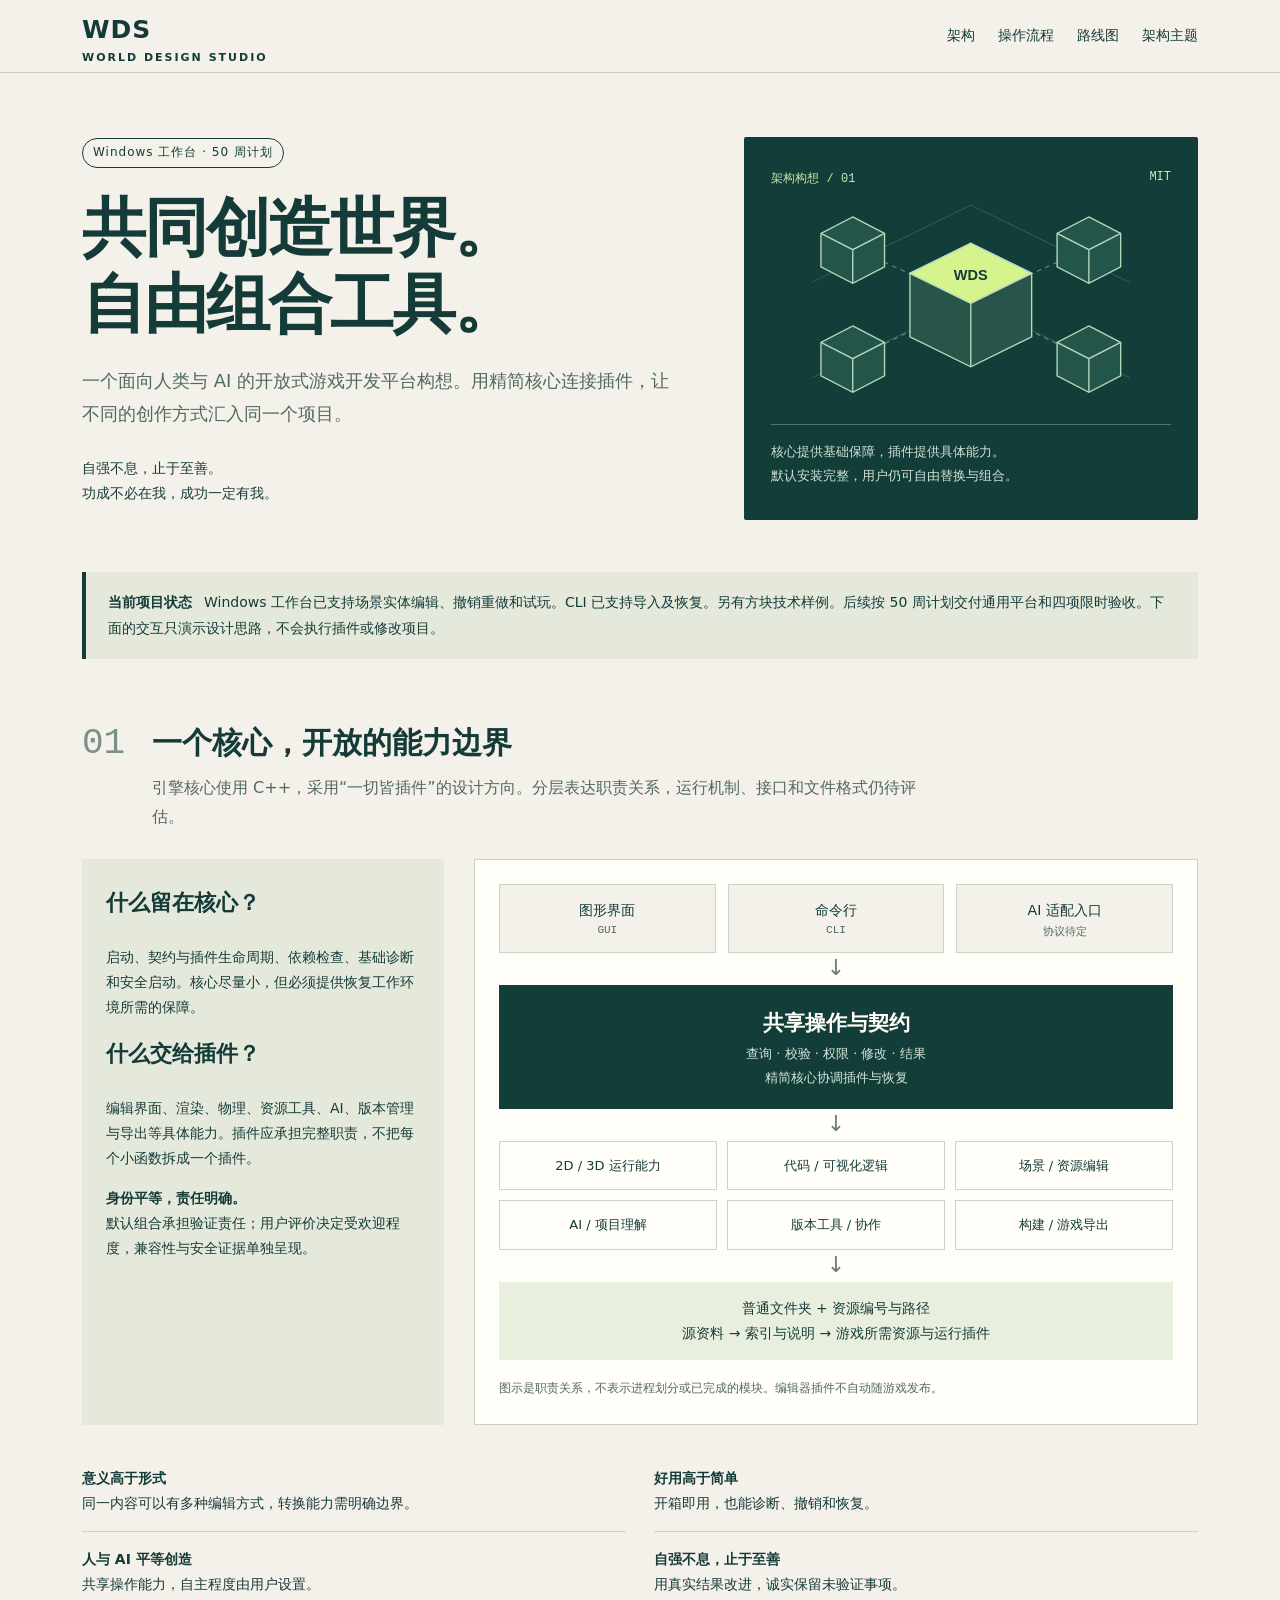
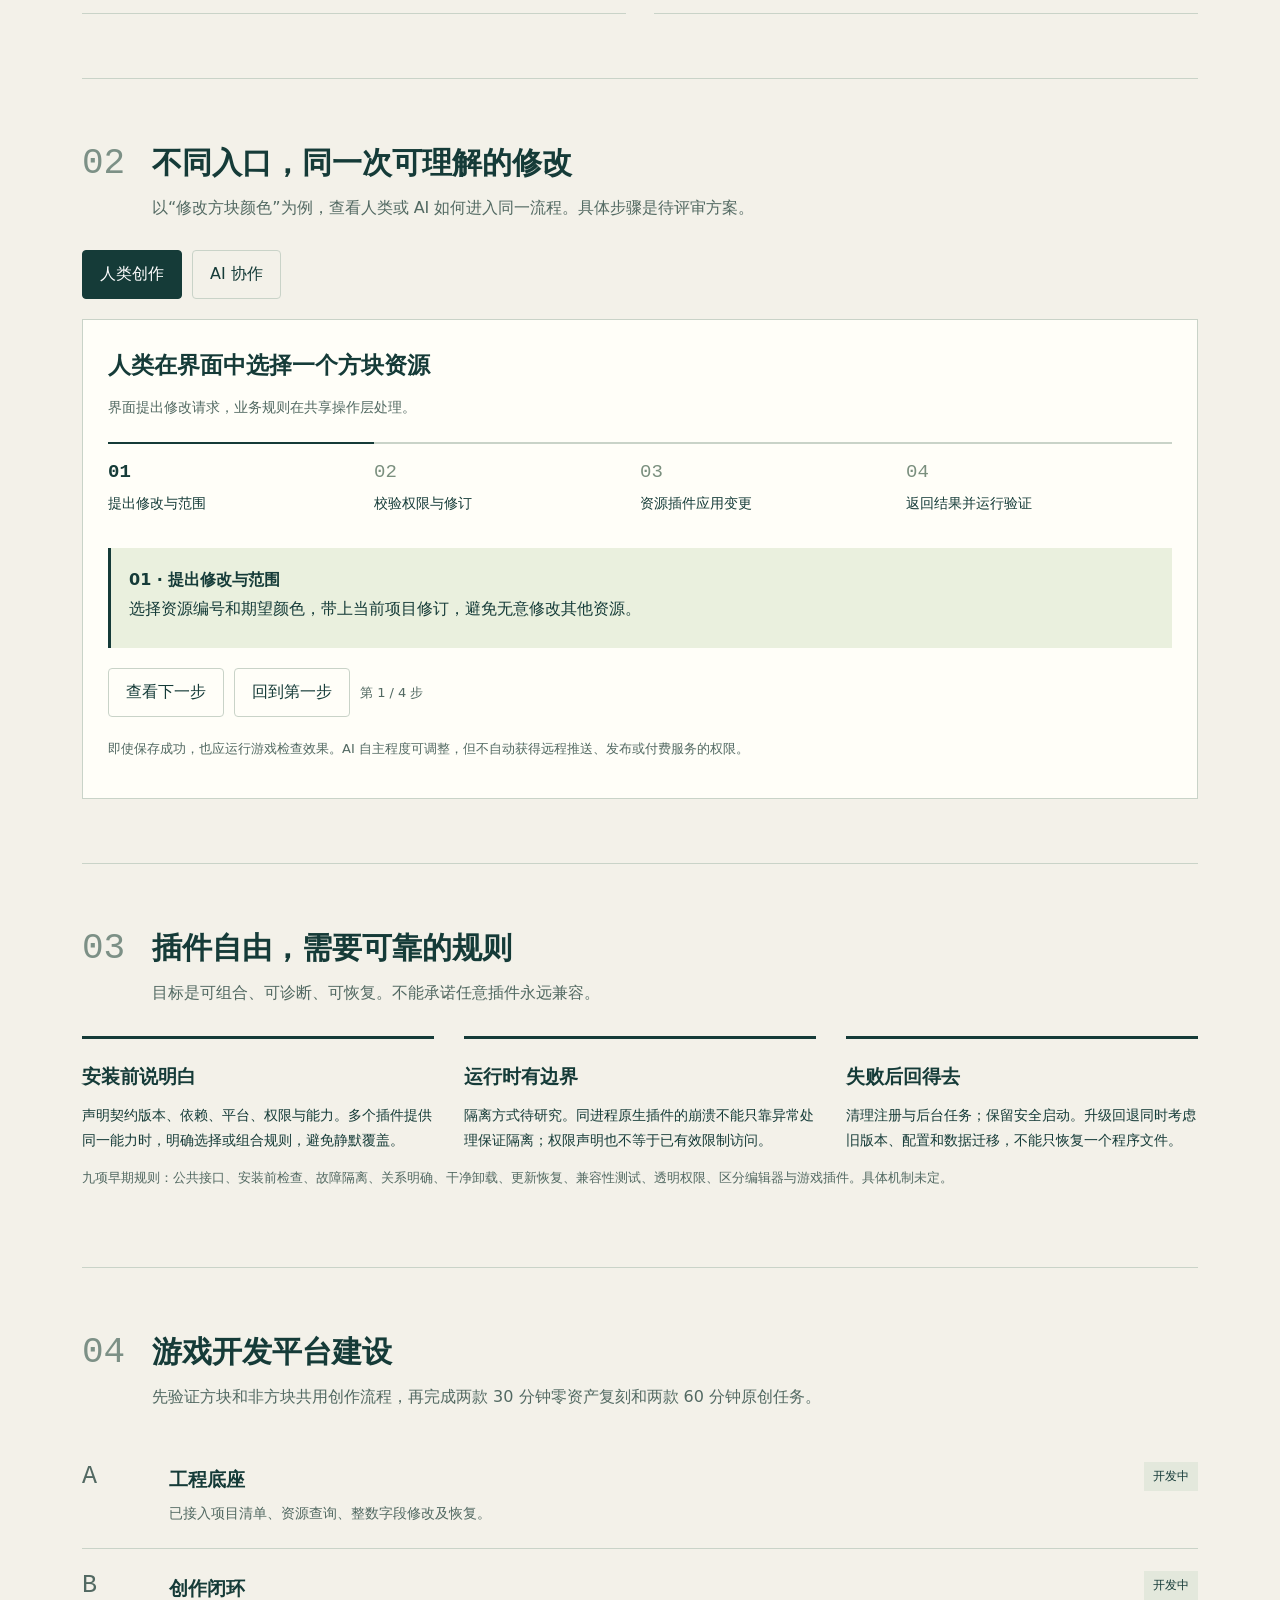
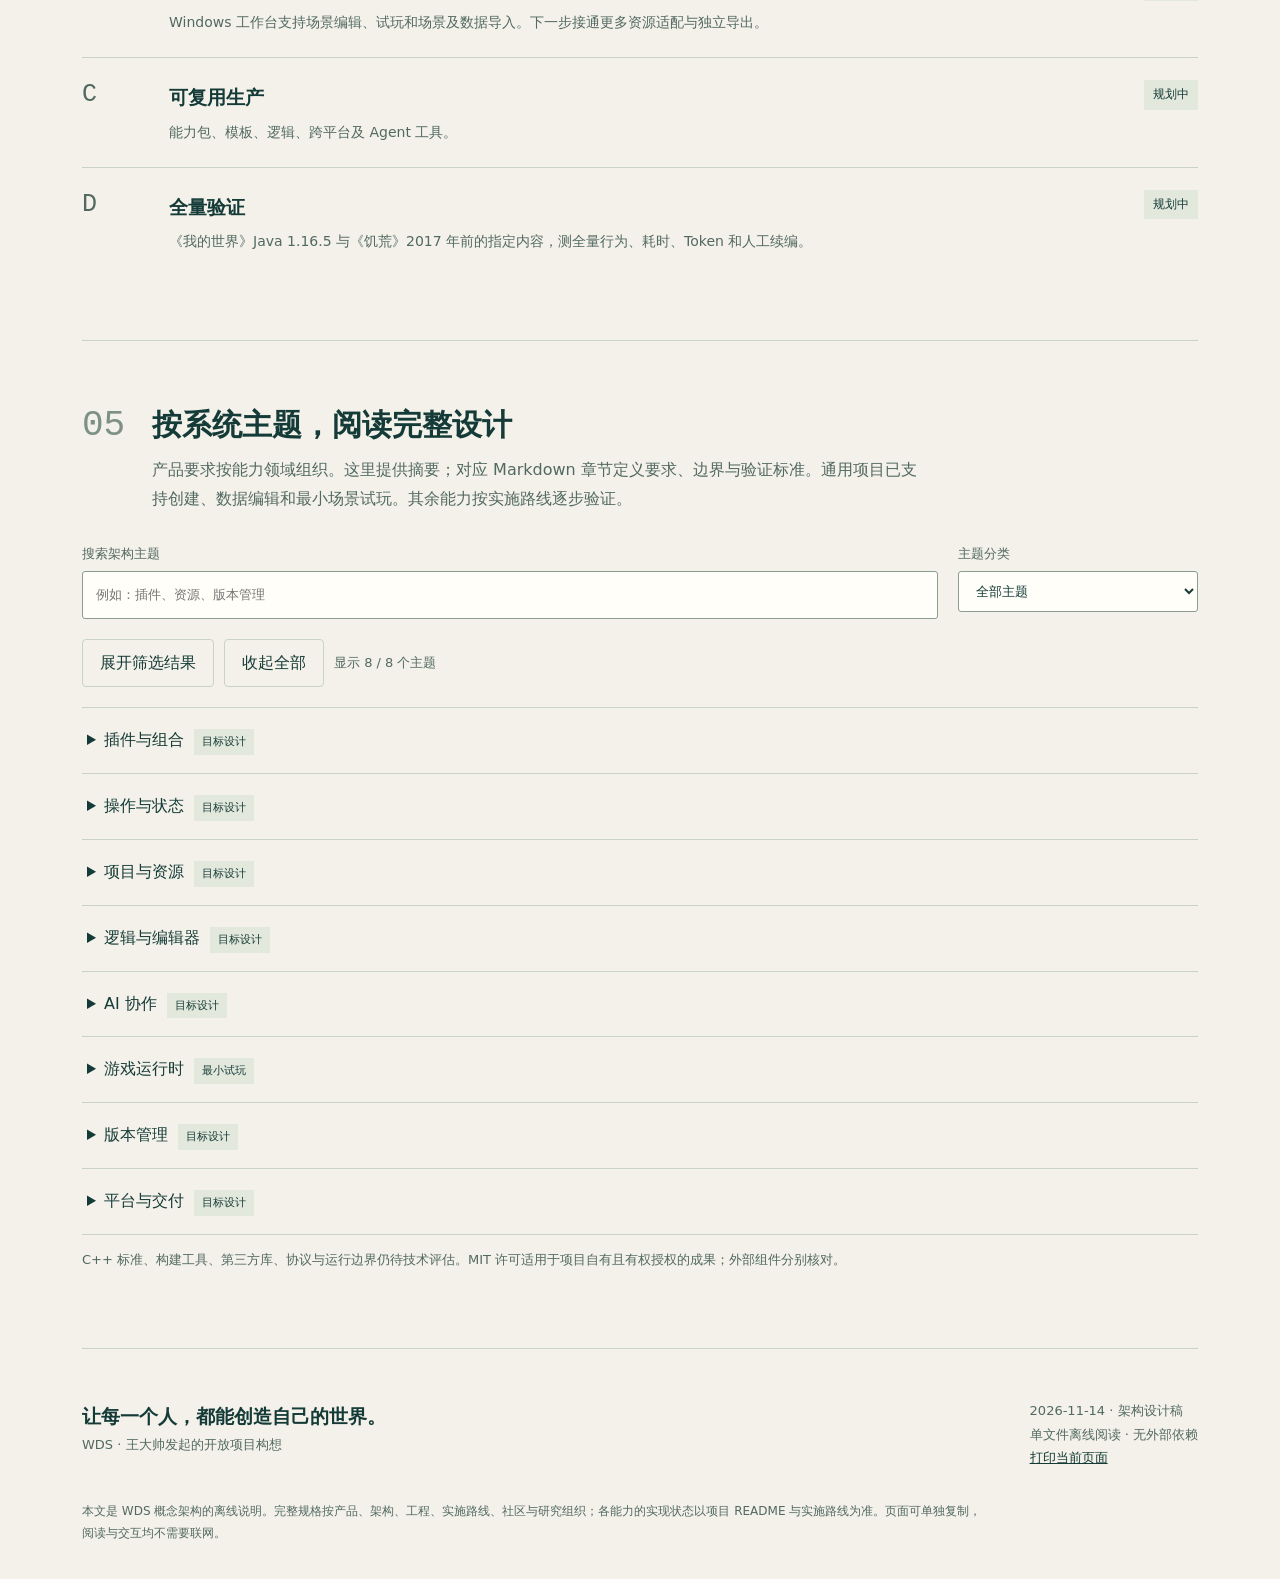
==== commit 80416377: "交付 W3 工作台导入与内容生成修补" ====
--- a/docs/architecture.html
+++ b/docs/architecture.html
@@ -24,7 +24,7 @@
 <section class="section" id="structure"><div class="section-head"><span class="section-no">01</span><div><h2>一个核心，开放的能力边界</h2><p>引擎核心使用 C++，采用“一切皆插件”的设计方向。分层表达职责关系，运行机制、接口和文件格式仍待评估。</p></div></div><div class="architecture"><aside class="explain"><h3>什么留在核心？</h3><p>启动、契约与插件生命周期、依赖检查、基础诊断和安全启动。核心尽量小，但必须提供恢复工作环境所需的保障。</p><h3>什么交给插件？</h3><p>编辑界面、渲染、物理、资源工具、AI、版本管理与导出等具体能力。插件应承担完整职责，不把每个小函数拆成一个插件。</p><p><strong>身份平等，责任明确。</strong><br>默认组合承担验证责任；用户评价决定受欢迎程度，兼容性与安全证据单独呈现。</p></aside><div class="diagram"><div class="entries"><div class="entry">图形界面<small>GUI</small></div><div class="entry">命令行<small>CLI</small></div><div class="entry">AI 适配入口<small>协议待定</small></div></div><div class="connector" aria-hidden="true">↓</div><div class="core"><strong>共享操作与契约</strong><span>查询 · 校验 · 权限 · 修改 · 结果</span><span>精简核心协调插件与恢复</span></div><div class="connector" aria-hidden="true">↓</div><div class="capabilities"><div>2D / 3D 运行能力</div><div>代码 / 可视化逻辑</div><div>场景 / 资源编辑</div><div>AI / 项目理解</div><div>版本工具 / 协作</div><div>构建 / 游戏导出</div></div><div class="connector" aria-hidden="true">↓</div><div class="asset">普通文件夹 + 资源编号与路径<br>源资料 → 索引与说明 → 游戏所需资源与运行插件</div><p class="figcaption">图示是职责关系，不表示进程划分或已完成的模块。编辑器插件不自动随游戏发布。</p></div></div><ul class="principle-list"><li><strong>意义高于形式</strong>同一内容可以有多种编辑方式，转换能力需明确边界。</li><li><strong>好用高于简单</strong>开箱即用，也能诊断、撤销和恢复。</li><li><strong>人与 AI 平等创造</strong>共享操作能力，自主程度由用户设置。</li><li><strong>自强不息，止于至善</strong>用真实结果改进，诚实保留未验证事项。</li></ul></section>
 <section class="section" id="flow"><div class="section-head"><span class="section-no">02</span><div><h2>不同入口，同一次可理解的修改</h2><p>以“修改方块颜色”为例，查看人类或 AI 如何进入同一流程。具体步骤是待评审方案。</p></div></div><div class="toolbar js-only" role="group" aria-label="选择创作入口"><button class="choice" data-role="human" aria-pressed="true">人类创作</button><button class="choice" data-role="ai" aria-pressed="false">AI 协作</button></div><div class="demo"><h3 id="flow-title">人类在界面中选择一个方块资源</h3><p class="sub" id="flow-sub">界面提出修改请求，业务规则在共享操作层处理。</p><ol class="steps"><li class="active">提出修改与范围</li><li>校验权限与修订</li><li>资源插件应用变更</li><li>返回结果并运行验证</li></ol><div class="step-note" aria-live="polite"><strong id="step-title">01 · 提出修改与范围</strong><span id="step-text">选择资源编号和期望颜色，带上当前项目修订，避免无意修改其他资源。</span></div><div class="toolbar js-only"><button class="choice" id="next-step">查看下一步</button><button class="choice" id="reset-step">回到第一步</button><span class="fine" id="step-count">第 1 / 4 步</span></div><p class="fine">即使保存成功，也应运行游戏检查效果。AI 自主程度可调整，但不自动获得远程推送、发布或付费服务的权限。</p></div></section>
 <section class="section" id="limits"><div class="section-head"><span class="section-no">03</span><div><h2>插件自由，需要可靠的规则</h2><p>目标是可组合、可诊断、可恢复。不能承诺任意插件永远兼容。</p></div></div><div class="limits"><article><h3>安装前说明白</h3><p>声明契约版本、依赖、平台、权限与能力。多个插件提供同一能力时，明确选择或组合规则，避免静默覆盖。</p></article><article><h3>运行时有边界</h3><p>隔离方式待研究。同进程原生插件的崩溃不能只靠异常处理保证隔离；权限声明也不等于已有效限制访问。</p></article><article><h3>失败后回得去</h3><p>清理注册与后台任务；保留安全启动。升级回退同时考虑旧版本、配置和数据迁移，不能只恢复一个程序文件。</p></article></div><p class="fine">九项早期规则：公共接口、安装前检查、故障隔离、关系明确、干净卸载、更新恢复、兼容性测试、透明权限、区分编辑器与游戏插件。具体机制未定。</p></section>
-<section class="section" id="roadmap"><div class="section-head"><span class="section-no">04</span><div><h2>游戏开发平台建设</h2><p>先验证方块和非方块共用创作流程，再完成两款 30 分钟零资产复刻和两款 60 分钟原创任务。</p></div></div><ol class="roadmap"><li><span class="num">A</span><div><h3>工程底座</h3><p>已接入项目清单、资源查询、整数字段修改及恢复。</p></div><span class="status">开发中</span></li><li><span class="num">B</span><div><h3>创作闭环</h3><p>已有 Windows 场景编辑和试玩。下一步接通工作台导入、资源适配与独立导出。</p></div><span class="status">开发中</span></li><li><span class="num">C</span><div><h3>可复用生产</h3><p>能力包、模板、逻辑、跨平台及 Agent 工具。</p></div><span class="status">规划中</span></li><li><span class="num">D</span><div><h3>全量验证</h3><p>《我的世界》Java 1.16.5 与《饥荒》2017 年前的指定内容，测全量行为、耗时、Token 和人工续编。</p></div><span class="status">规划中</span></li></ol></section>
+<section class="section" id="roadmap"><div class="section-head"><span class="section-no">04</span><div><h2>游戏开发平台建设</h2><p>先验证方块和非方块共用创作流程，再完成两款 30 分钟零资产复刻和两款 60 分钟原创任务。</p></div></div><ol class="roadmap"><li><span class="num">A</span><div><h3>工程底座</h3><p>已接入项目清单、资源查询、整数字段修改及恢复。</p></div><span class="status">开发中</span></li><li><span class="num">B</span><div><h3>创作闭环</h3><p>Windows 工作台支持场景编辑、试玩和场景及数据导入。下一步接通更多资源适配与独立导出。</p></div><span class="status">开发中</span></li><li><span class="num">C</span><div><h3>可复用生产</h3><p>能力包、模板、逻辑、跨平台及 Agent 工具。</p></div><span class="status">规划中</span></li><li><span class="num">D</span><div><h3>全量验证</h3><p>《我的世界》Java 1.16.5 与《饥荒》2017 年前的指定内容，测全量行为、耗时、Token 和人工续编。</p></div><span class="status">规划中</span></li></ol></section>
 <section class="section" id="topics"><div class="section-head"><span class="section-no">05</span><div><h2>按系统主题，阅读完整设计</h2><p>产品要求按能力领域组织。这里提供摘要；对应 Markdown 章节定义要求、边界与验证标准。通用项目已支持创建、数据编辑和最小场景试玩。其余能力按实施路线逐步验证。</p></div></div><div class="filters"><label>搜索架构主题<input id="search" type="search" placeholder="例如：插件、资源、版本管理" disabled></label><label>主题分类<select id="category-filter" disabled><option value="all">全部主题</option><option value="foundation">平台基础</option><option value="creation">创作系统</option></select></label></div><div class="toolbar js-only"><button class="choice" id="expand-all">展开筛选结果</button><button class="choice" id="collapse-all">收起全部</button><span class="fine" id="result-count" aria-live="polite">显示 8 / 8 个主题</span></div><div class="topic-list"><details id="topic-plugins" data-category="foundation"><summary>插件与组合<span class="tag">目标设计</span></summary><div class="topic-body"><p>能力定义、实现与调用方分开。默认发行组合完整可用，用户可替换与分享组合。</p><p>配置需要说明覆盖来源和当前生效状态。插件注册与资源应有清理路径；版本检查不等于行为兼容，失败恢复必须说明实际恢复范围。</p></div></details><details id="topic-commands" data-category="foundation"><summary>操作与状态<span class="tag">目标设计</span></summary><div class="topic-body"><p>GUI、CLI 与 AI 共享参数、权限、修订和结果语义，不为不同入口复制业务规则。</p><p>区分查询、修改与外部副作用。重试、取消、撤销、长任务及并发冲突均需明确结果；持久变更和临时进度分开。</p></div></details><details id="topic-assets" data-category="creation"><summary>项目与资源<span class="tag">目标设计</span></summary><div class="topic-body"><p>普通文件夹保存源内容，稳定资源编号与路径共同维护引用。自动说明帮助理解项目。</p><p>每种资源明确权威内容、编辑视图与派生资料；转换不可表达时保留原文，冲突按文本、结构化和二进制资源分别处理。</p></div></details><details id="topic-authoring" data-category="creation"><summary>逻辑与编辑器<span class="tag">目标设计</span></summary><div class="topic-body"><p>代码和可视化逻辑共享行为语义，支持按任务选择和混合使用创作入口。</p><p>共享中间表示和脚本语言尚未确定。只对声明的子集承诺往返转换；不可转换表达应可保留，调试能定位到对应资源与修订。</p></div></details><details id="topic-ai" data-category="creation"><summary>AI 协作<span class="tag">目标设计</span></summary><div class="topic-body"><p>AI 理解真实项目、参与修改与运行验证，用户自由设置自主程度并可随时接管。</p><p>原始资料与自动说明共同提供上下文，过时说明应标记。授权范围、预算、停止和恢复分别处理，模型与工具提供商可替换。</p></div></details><details id="topic-runtime" data-category="foundation"><summary>游戏运行时<span class="tag">最小试玩</span></summary><div class="topic-body"><p>CLI 和 Windows 工作台从指定项目修订启动入口场景。试玩状态保存在内存，重跑从源数据开始。</p><p>2D 与 3D 共享通用逻辑，渲染、物理与空间处理分别优化。方块项目是检验平台能力的参考项目。</p><p>实时路径与管理路径可采用不同机制。导出只包含必要运行插件和资源，编辑器插件、凭据和临时资料不自动进入成品。</p></div></details><details id="topic-version-control" data-category="foundation"><summary>版本管理<span class="tag">目标设计</span></summary><div class="topic-body"><p>目标是可理解差异、冲突处理和可恢复历史；Git 深度整合仍是待评估的候选方向。</p><p>本地保存、提交、远程推送和发布是不同操作。代码、场景和二进制资源采用合适的比较与合并策略，大文件服务尚未选型。</p></div></details><details id="topic-platforms" data-category="foundation"><summary>平台与交付<span class="tag">目标设计</span></summary><div class="topic-body"><p>桌面优先，首期研究 Windows、Linux、macOS，并纳入 Web 支持方向。</p><p>当前最小试玩已在 Windows 验证。浏览器运行游戏、浏览器编辑与远程访问分别确定范围；不承诺所有原生插件直接运行于浏览器。</p></div></details></div><p id="empty" hidden>没有匹配主题。可缩短关键词或选择“全部主题”。</p><p class="fine">C++ 标准、构建工具、第三方库、协议与运行边界仍待技术评估。MIT 许可适用于项目自有且有权授权的成果；外部组件分别核对。</p></section>
 <footer><div class="end"><div><strong>让每一个人，都能创造自己的世界。</strong><br>WDS · 王大帅发起的开放项目构想</div><div>2026-11-14 · 架构设计稿<br>单文件离线阅读 · 无外部依赖<br><button class="print-button js-only" id="print-page">打印当前页面</button></div></div><p class="footnote">本文是 WDS 概念架构的离线说明。完整规格按产品、架构、工程、实施路线、社区与研究组织；各能力的实现状态以项目 README 与实施路线为准。页面可单独复制，阅读与交互均不需要联网。</p></footer>
 </main>
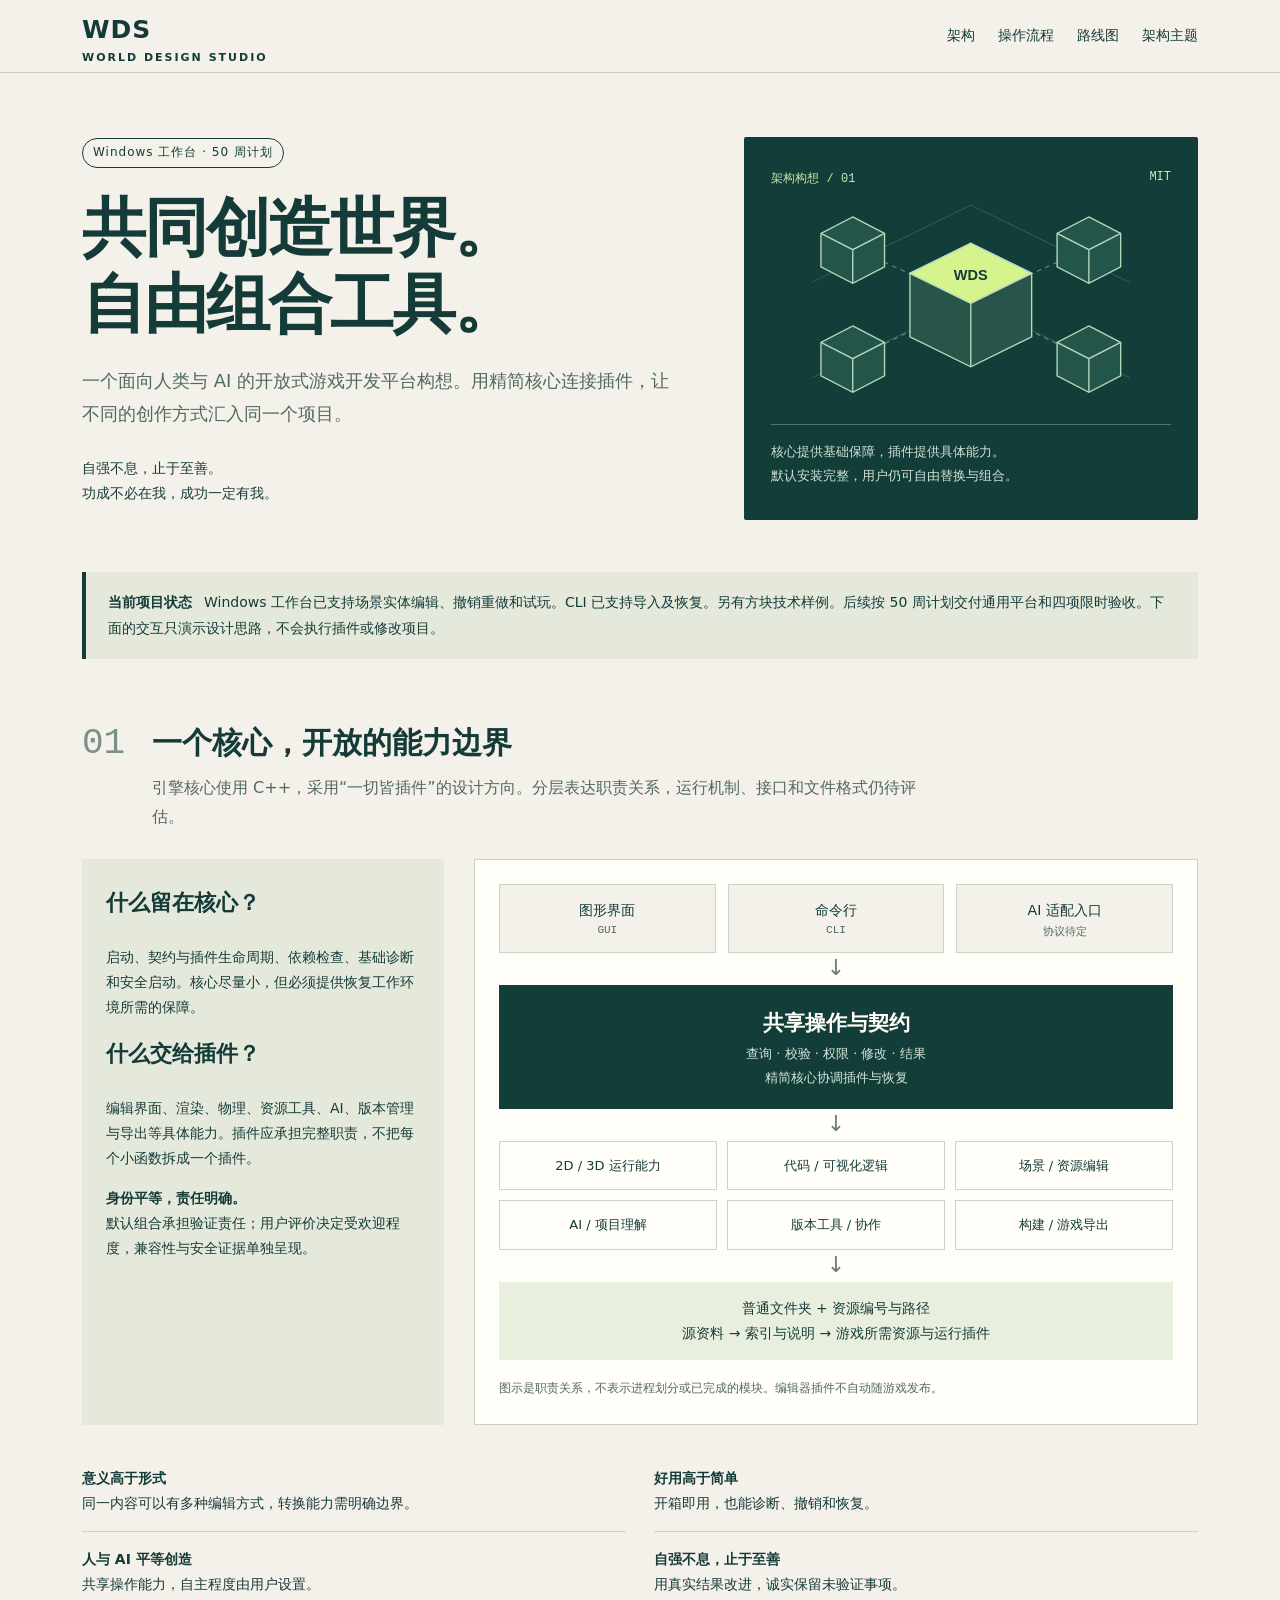
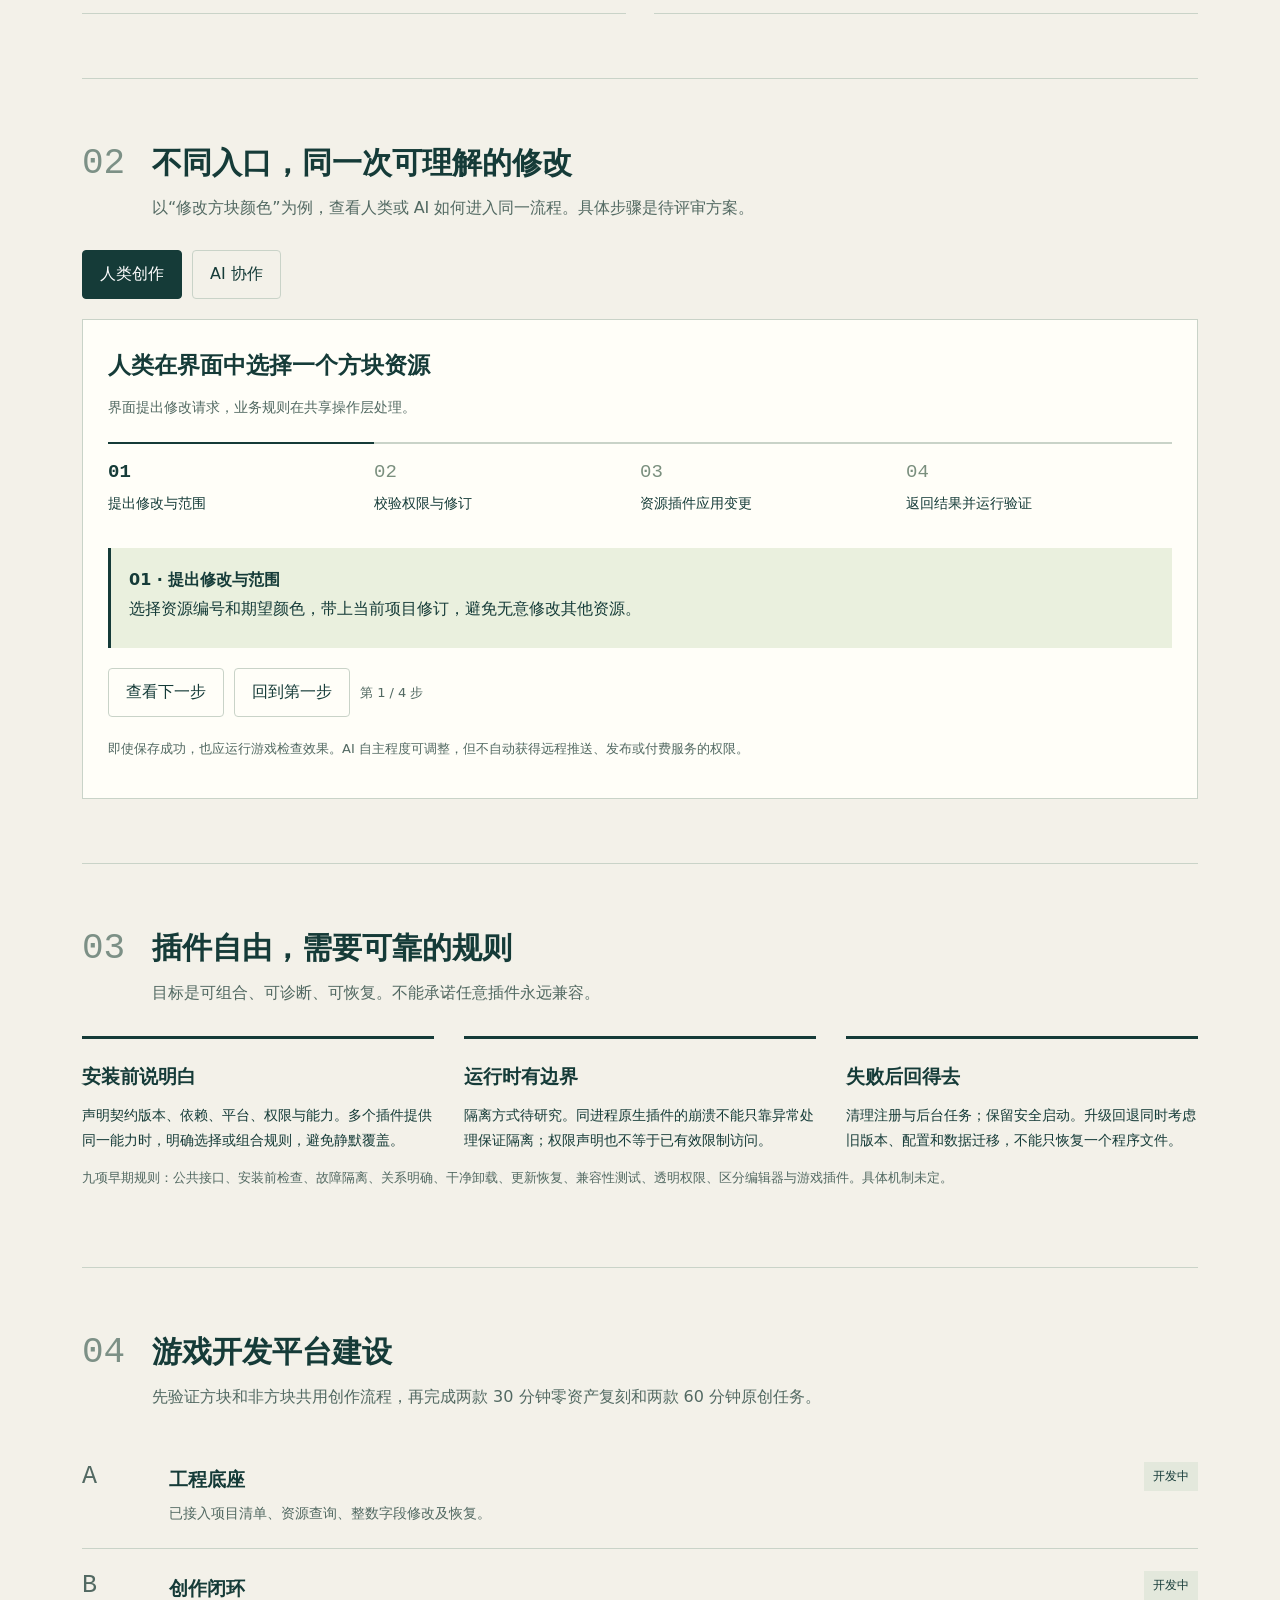
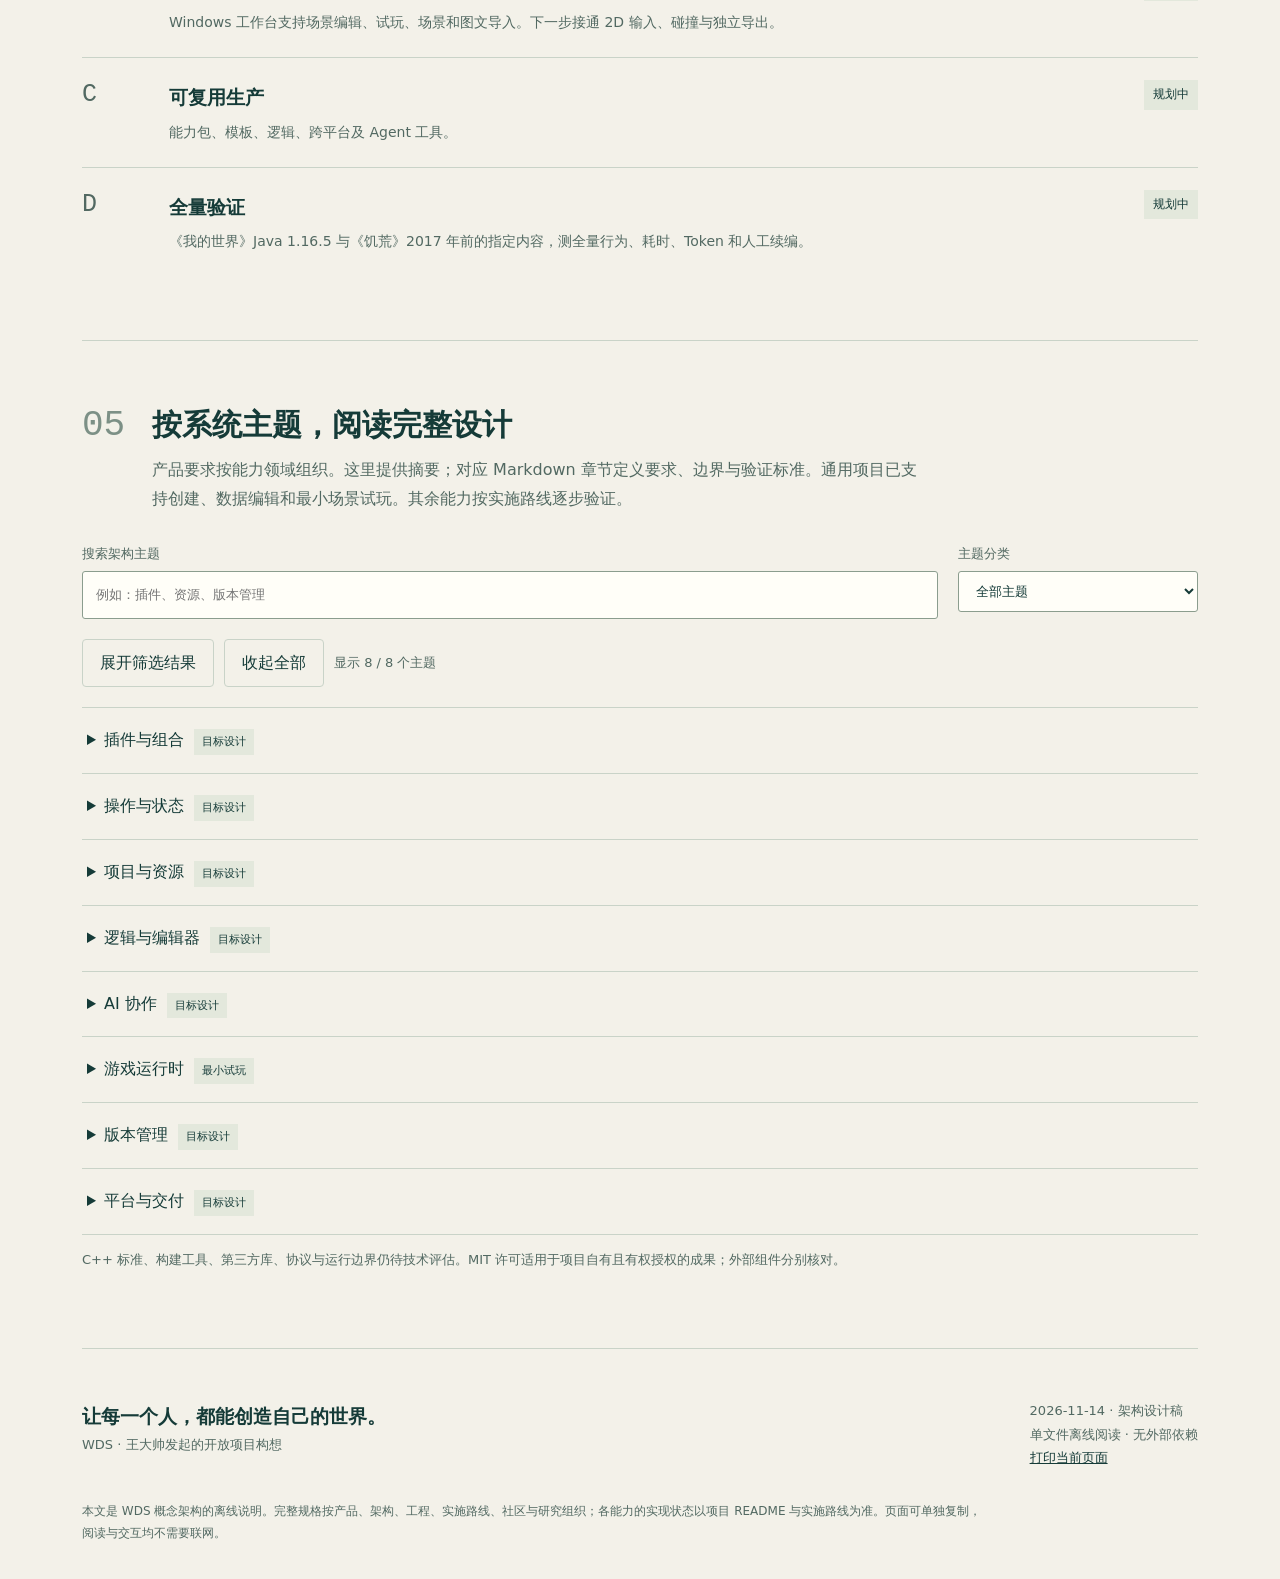
==== commit a03cd290: "交付 W5 图文导入、拖放与可重建缩略图" ====
--- a/docs/architecture.html
+++ b/docs/architecture.html
@@ -24,7 +24,7 @@
 <section class="section" id="structure"><div class="section-head"><span class="section-no">01</span><div><h2>一个核心，开放的能力边界</h2><p>引擎核心使用 C++，采用“一切皆插件”的设计方向。分层表达职责关系，运行机制、接口和文件格式仍待评估。</p></div></div><div class="architecture"><aside class="explain"><h3>什么留在核心？</h3><p>启动、契约与插件生命周期、依赖检查、基础诊断和安全启动。核心尽量小，但必须提供恢复工作环境所需的保障。</p><h3>什么交给插件？</h3><p>编辑界面、渲染、物理、资源工具、AI、版本管理与导出等具体能力。插件应承担完整职责，不把每个小函数拆成一个插件。</p><p><strong>身份平等，责任明确。</strong><br>默认组合承担验证责任；用户评价决定受欢迎程度，兼容性与安全证据单独呈现。</p></aside><div class="diagram"><div class="entries"><div class="entry">图形界面<small>GUI</small></div><div class="entry">命令行<small>CLI</small></div><div class="entry">AI 适配入口<small>协议待定</small></div></div><div class="connector" aria-hidden="true">↓</div><div class="core"><strong>共享操作与契约</strong><span>查询 · 校验 · 权限 · 修改 · 结果</span><span>精简核心协调插件与恢复</span></div><div class="connector" aria-hidden="true">↓</div><div class="capabilities"><div>2D / 3D 运行能力</div><div>代码 / 可视化逻辑</div><div>场景 / 资源编辑</div><div>AI / 项目理解</div><div>版本工具 / 协作</div><div>构建 / 游戏导出</div></div><div class="connector" aria-hidden="true">↓</div><div class="asset">普通文件夹 + 资源编号与路径<br>源资料 → 索引与说明 → 游戏所需资源与运行插件</div><p class="figcaption">图示是职责关系，不表示进程划分或已完成的模块。编辑器插件不自动随游戏发布。</p></div></div><ul class="principle-list"><li><strong>意义高于形式</strong>同一内容可以有多种编辑方式，转换能力需明确边界。</li><li><strong>好用高于简单</strong>开箱即用，也能诊断、撤销和恢复。</li><li><strong>人与 AI 平等创造</strong>共享操作能力，自主程度由用户设置。</li><li><strong>自强不息，止于至善</strong>用真实结果改进，诚实保留未验证事项。</li></ul></section>
 <section class="section" id="flow"><div class="section-head"><span class="section-no">02</span><div><h2>不同入口，同一次可理解的修改</h2><p>以“修改方块颜色”为例，查看人类或 AI 如何进入同一流程。具体步骤是待评审方案。</p></div></div><div class="toolbar js-only" role="group" aria-label="选择创作入口"><button class="choice" data-role="human" aria-pressed="true">人类创作</button><button class="choice" data-role="ai" aria-pressed="false">AI 协作</button></div><div class="demo"><h3 id="flow-title">人类在界面中选择一个方块资源</h3><p class="sub" id="flow-sub">界面提出修改请求，业务规则在共享操作层处理。</p><ol class="steps"><li class="active">提出修改与范围</li><li>校验权限与修订</li><li>资源插件应用变更</li><li>返回结果并运行验证</li></ol><div class="step-note" aria-live="polite"><strong id="step-title">01 · 提出修改与范围</strong><span id="step-text">选择资源编号和期望颜色，带上当前项目修订，避免无意修改其他资源。</span></div><div class="toolbar js-only"><button class="choice" id="next-step">查看下一步</button><button class="choice" id="reset-step">回到第一步</button><span class="fine" id="step-count">第 1 / 4 步</span></div><p class="fine">即使保存成功，也应运行游戏检查效果。AI 自主程度可调整，但不自动获得远程推送、发布或付费服务的权限。</p></div></section>
 <section class="section" id="limits"><div class="section-head"><span class="section-no">03</span><div><h2>插件自由，需要可靠的规则</h2><p>目标是可组合、可诊断、可恢复。不能承诺任意插件永远兼容。</p></div></div><div class="limits"><article><h3>安装前说明白</h3><p>声明契约版本、依赖、平台、权限与能力。多个插件提供同一能力时，明确选择或组合规则，避免静默覆盖。</p></article><article><h3>运行时有边界</h3><p>隔离方式待研究。同进程原生插件的崩溃不能只靠异常处理保证隔离；权限声明也不等于已有效限制访问。</p></article><article><h3>失败后回得去</h3><p>清理注册与后台任务；保留安全启动。升级回退同时考虑旧版本、配置和数据迁移，不能只恢复一个程序文件。</p></article></div><p class="fine">九项早期规则：公共接口、安装前检查、故障隔离、关系明确、干净卸载、更新恢复、兼容性测试、透明权限、区分编辑器与游戏插件。具体机制未定。</p></section>
-<section class="section" id="roadmap"><div class="section-head"><span class="section-no">04</span><div><h2>游戏开发平台建设</h2><p>先验证方块和非方块共用创作流程，再完成两款 30 分钟零资产复刻和两款 60 分钟原创任务。</p></div></div><ol class="roadmap"><li><span class="num">A</span><div><h3>工程底座</h3><p>已接入项目清单、资源查询、整数字段修改及恢复。</p></div><span class="status">开发中</span></li><li><span class="num">B</span><div><h3>创作闭环</h3><p>Windows 工作台支持场景编辑、试玩和场景及数据导入。下一步接通更多资源适配与独立导出。</p></div><span class="status">开发中</span></li><li><span class="num">C</span><div><h3>可复用生产</h3><p>能力包、模板、逻辑、跨平台及 Agent 工具。</p></div><span class="status">规划中</span></li><li><span class="num">D</span><div><h3>全量验证</h3><p>《我的世界》Java 1.16.5 与《饥荒》2017 年前的指定内容，测全量行为、耗时、Token 和人工续编。</p></div><span class="status">规划中</span></li></ol></section>
+<section class="section" id="roadmap"><div class="section-head"><span class="section-no">04</span><div><h2>游戏开发平台建设</h2><p>先验证方块和非方块共用创作流程，再完成两款 30 分钟零资产复刻和两款 60 分钟原创任务。</p></div></div><ol class="roadmap"><li><span class="num">A</span><div><h3>工程底座</h3><p>已接入项目清单、资源查询、整数字段修改及恢复。</p></div><span class="status">开发中</span></li><li><span class="num">B</span><div><h3>创作闭环</h3><p>Windows 工作台支持场景编辑、试玩、场景和图文导入。下一步接通 2D 输入、碰撞与独立导出。</p></div><span class="status">开发中</span></li><li><span class="num">C</span><div><h3>可复用生产</h3><p>能力包、模板、逻辑、跨平台及 Agent 工具。</p></div><span class="status">规划中</span></li><li><span class="num">D</span><div><h3>全量验证</h3><p>《我的世界》Java 1.16.5 与《饥荒》2017 年前的指定内容，测全量行为、耗时、Token 和人工续编。</p></div><span class="status">规划中</span></li></ol></section>
 <section class="section" id="topics"><div class="section-head"><span class="section-no">05</span><div><h2>按系统主题，阅读完整设计</h2><p>产品要求按能力领域组织。这里提供摘要；对应 Markdown 章节定义要求、边界与验证标准。通用项目已支持创建、数据编辑和最小场景试玩。其余能力按实施路线逐步验证。</p></div></div><div class="filters"><label>搜索架构主题<input id="search" type="search" placeholder="例如：插件、资源、版本管理" disabled></label><label>主题分类<select id="category-filter" disabled><option value="all">全部主题</option><option value="foundation">平台基础</option><option value="creation">创作系统</option></select></label></div><div class="toolbar js-only"><button class="choice" id="expand-all">展开筛选结果</button><button class="choice" id="collapse-all">收起全部</button><span class="fine" id="result-count" aria-live="polite">显示 8 / 8 个主题</span></div><div class="topic-list"><details id="topic-plugins" data-category="foundation"><summary>插件与组合<span class="tag">目标设计</span></summary><div class="topic-body"><p>能力定义、实现与调用方分开。默认发行组合完整可用，用户可替换与分享组合。</p><p>配置需要说明覆盖来源和当前生效状态。插件注册与资源应有清理路径；版本检查不等于行为兼容，失败恢复必须说明实际恢复范围。</p></div></details><details id="topic-commands" data-category="foundation"><summary>操作与状态<span class="tag">目标设计</span></summary><div class="topic-body"><p>GUI、CLI 与 AI 共享参数、权限、修订和结果语义，不为不同入口复制业务规则。</p><p>区分查询、修改与外部副作用。重试、取消、撤销、长任务及并发冲突均需明确结果；持久变更和临时进度分开。</p></div></details><details id="topic-assets" data-category="creation"><summary>项目与资源<span class="tag">目标设计</span></summary><div class="topic-body"><p>普通文件夹保存源内容，稳定资源编号与路径共同维护引用。自动说明帮助理解项目。</p><p>每种资源明确权威内容、编辑视图与派生资料；转换不可表达时保留原文，冲突按文本、结构化和二进制资源分别处理。</p></div></details><details id="topic-authoring" data-category="creation"><summary>逻辑与编辑器<span class="tag">目标设计</span></summary><div class="topic-body"><p>代码和可视化逻辑共享行为语义，支持按任务选择和混合使用创作入口。</p><p>共享中间表示和脚本语言尚未确定。只对声明的子集承诺往返转换；不可转换表达应可保留，调试能定位到对应资源与修订。</p></div></details><details id="topic-ai" data-category="creation"><summary>AI 协作<span class="tag">目标设计</span></summary><div class="topic-body"><p>AI 理解真实项目、参与修改与运行验证，用户自由设置自主程度并可随时接管。</p><p>原始资料与自动说明共同提供上下文，过时说明应标记。授权范围、预算、停止和恢复分别处理，模型与工具提供商可替换。</p></div></details><details id="topic-runtime" data-category="foundation"><summary>游戏运行时<span class="tag">最小试玩</span></summary><div class="topic-body"><p>CLI 和 Windows 工作台从指定项目修订启动入口场景。试玩状态保存在内存，重跑从源数据开始。</p><p>2D 与 3D 共享通用逻辑，渲染、物理与空间处理分别优化。方块项目是检验平台能力的参考项目。</p><p>实时路径与管理路径可采用不同机制。导出只包含必要运行插件和资源，编辑器插件、凭据和临时资料不自动进入成品。</p></div></details><details id="topic-version-control" data-category="foundation"><summary>版本管理<span class="tag">目标设计</span></summary><div class="topic-body"><p>目标是可理解差异、冲突处理和可恢复历史；Git 深度整合仍是待评估的候选方向。</p><p>本地保存、提交、远程推送和发布是不同操作。代码、场景和二进制资源采用合适的比较与合并策略，大文件服务尚未选型。</p></div></details><details id="topic-platforms" data-category="foundation"><summary>平台与交付<span class="tag">目标设计</span></summary><div class="topic-body"><p>桌面优先，首期研究 Windows、Linux、macOS，并纳入 Web 支持方向。</p><p>当前最小试玩已在 Windows 验证。浏览器运行游戏、浏览器编辑与远程访问分别确定范围；不承诺所有原生插件直接运行于浏览器。</p></div></details></div><p id="empty" hidden>没有匹配主题。可缩短关键词或选择“全部主题”。</p><p class="fine">C++ 标准、构建工具、第三方库、协议与运行边界仍待技术评估。MIT 许可适用于项目自有且有权授权的成果；外部组件分别核对。</p></section>
 <footer><div class="end"><div><strong>让每一个人，都能创造自己的世界。</strong><br>WDS · 王大帅发起的开放项目构想</div><div>2026-11-14 · 架构设计稿<br>单文件离线阅读 · 无外部依赖<br><button class="print-button js-only" id="print-page">打印当前页面</button></div></div><p class="footnote">本文是 WDS 概念架构的离线说明。完整规格按产品、架构、工程、实施路线、社区与研究组织；各能力的实现状态以项目 README 与实施路线为准。页面可单独复制，阅读与交互均不需要联网。</p></footer>
 </main>
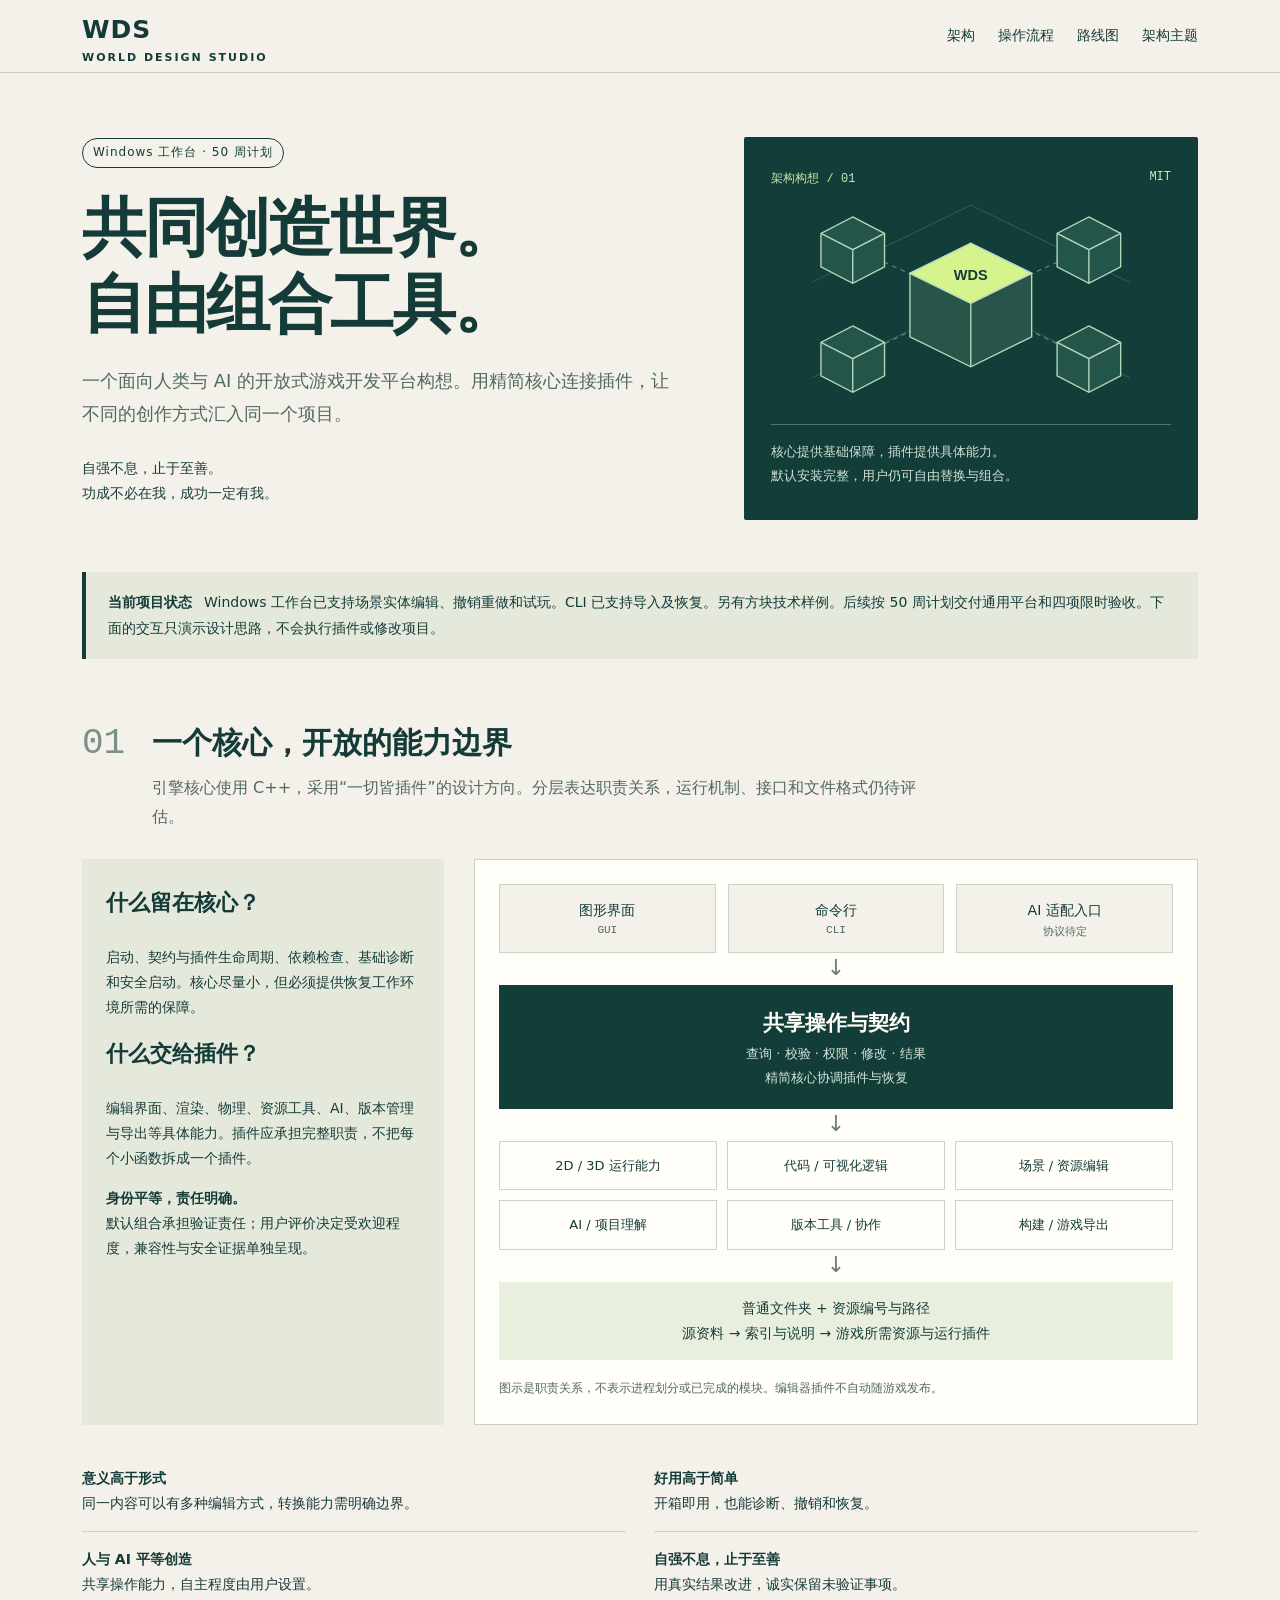
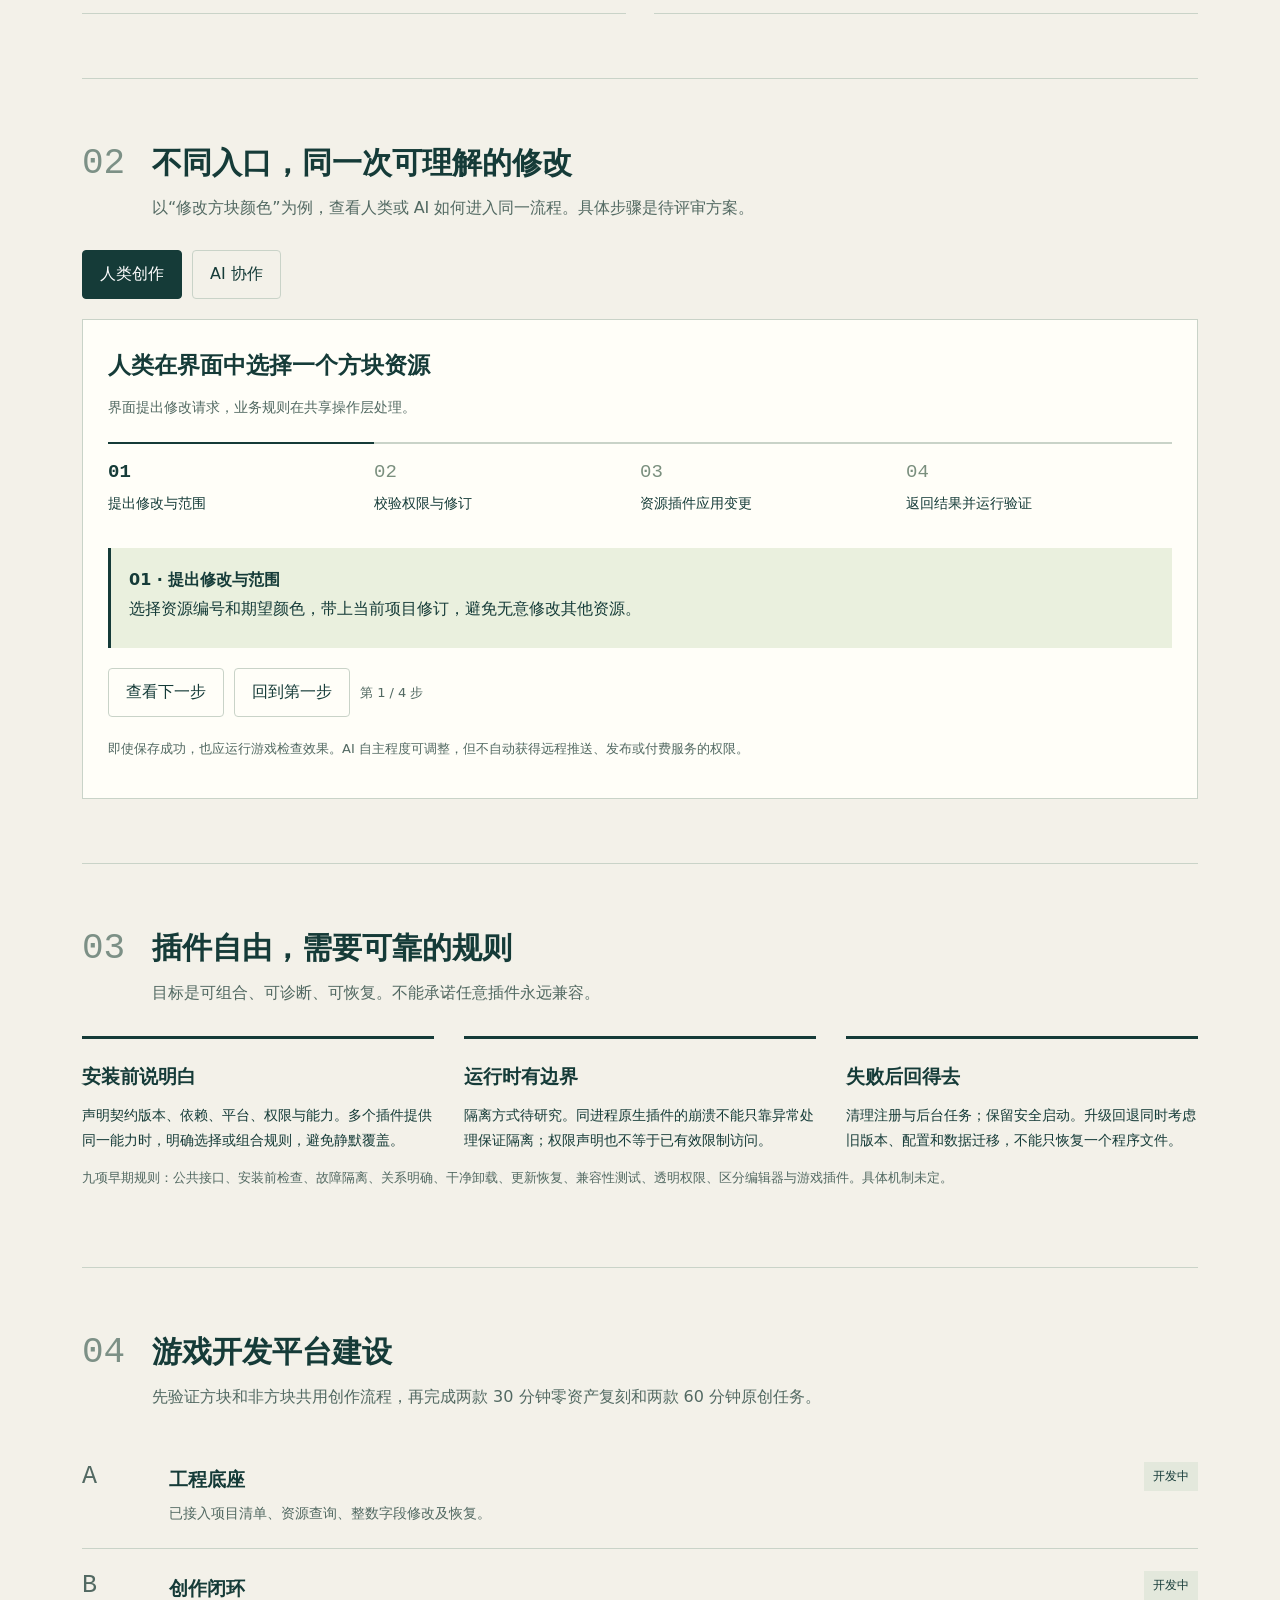
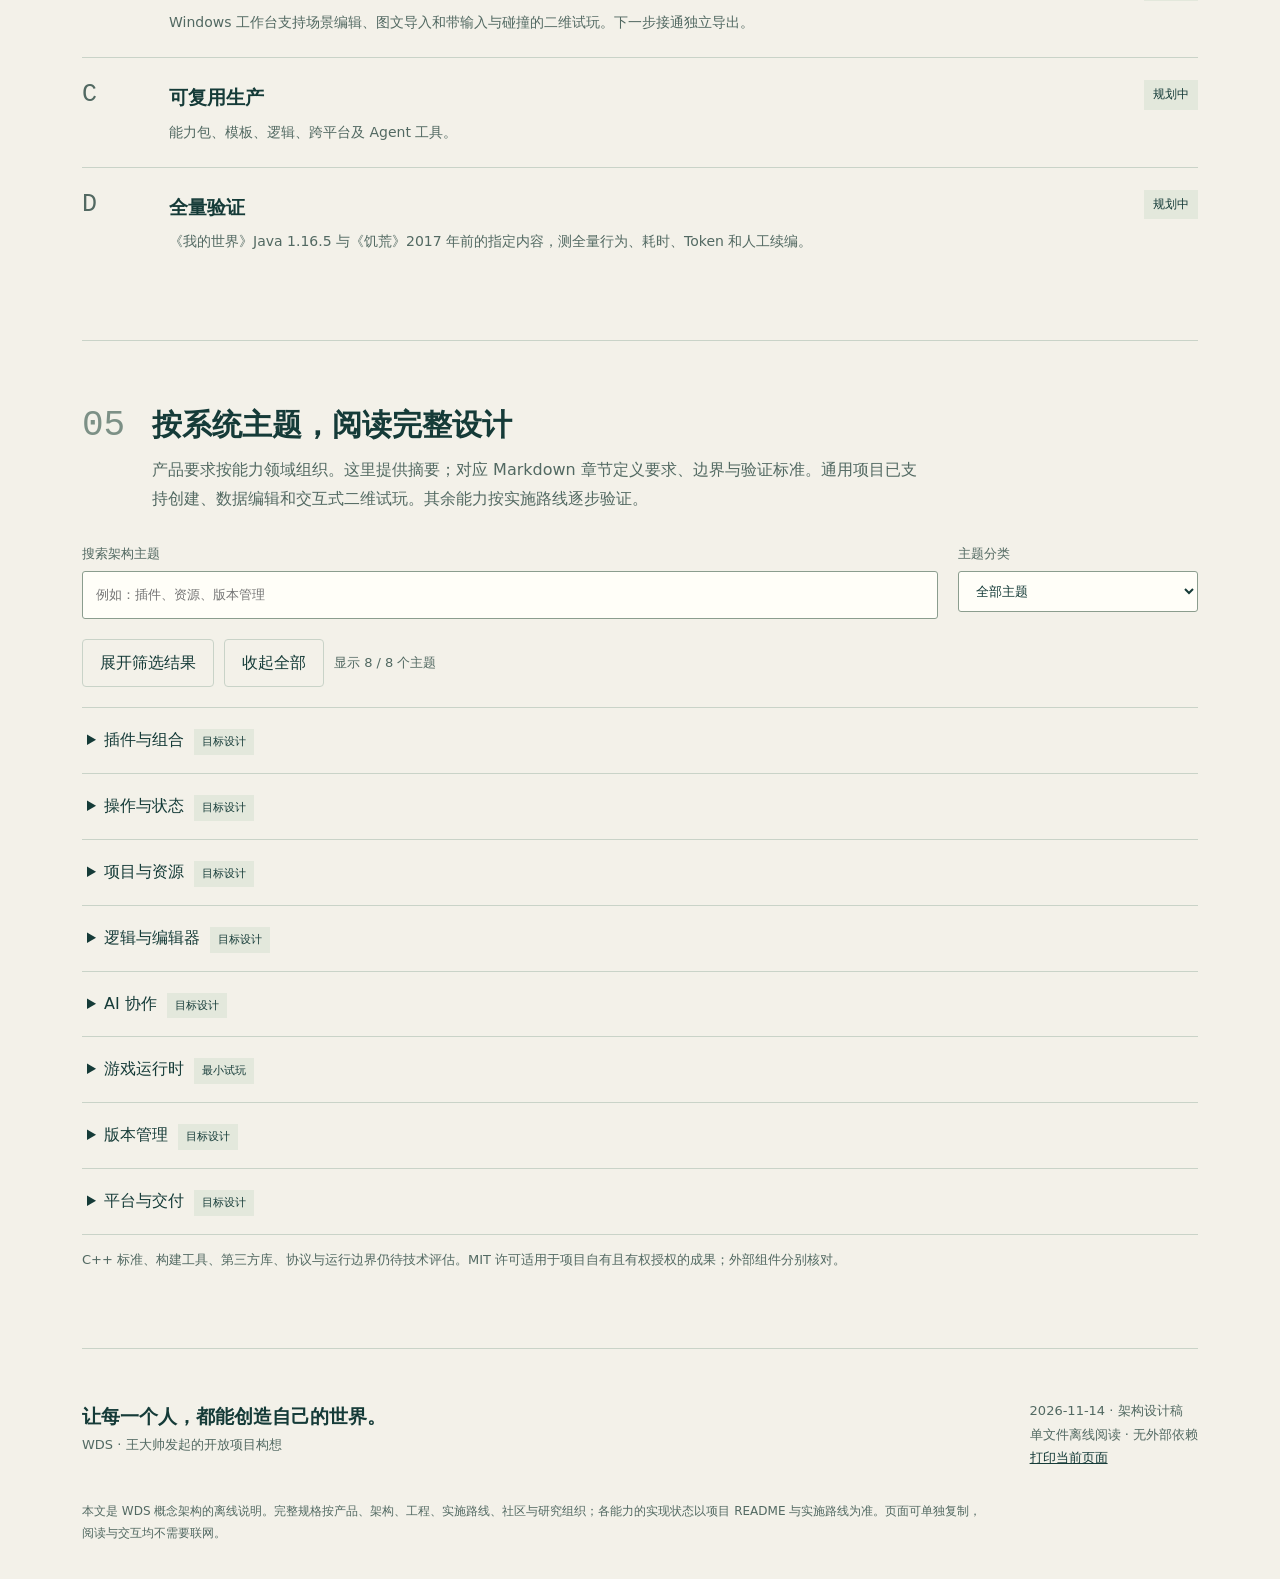
==== commit 8dfa37ee: "交付 W6 二维试玩、固定步进与碰撞" ====
--- a/docs/architecture.html
+++ b/docs/architecture.html
@@ -24,8 +24,8 @@
 <section class="section" id="structure"><div class="section-head"><span class="section-no">01</span><div><h2>一个核心，开放的能力边界</h2><p>引擎核心使用 C++，采用“一切皆插件”的设计方向。分层表达职责关系，运行机制、接口和文件格式仍待评估。</p></div></div><div class="architecture"><aside class="explain"><h3>什么留在核心？</h3><p>启动、契约与插件生命周期、依赖检查、基础诊断和安全启动。核心尽量小，但必须提供恢复工作环境所需的保障。</p><h3>什么交给插件？</h3><p>编辑界面、渲染、物理、资源工具、AI、版本管理与导出等具体能力。插件应承担完整职责，不把每个小函数拆成一个插件。</p><p><strong>身份平等，责任明确。</strong><br>默认组合承担验证责任；用户评价决定受欢迎程度，兼容性与安全证据单独呈现。</p></aside><div class="diagram"><div class="entries"><div class="entry">图形界面<small>GUI</small></div><div class="entry">命令行<small>CLI</small></div><div class="entry">AI 适配入口<small>协议待定</small></div></div><div class="connector" aria-hidden="true">↓</div><div class="core"><strong>共享操作与契约</strong><span>查询 · 校验 · 权限 · 修改 · 结果</span><span>精简核心协调插件与恢复</span></div><div class="connector" aria-hidden="true">↓</div><div class="capabilities"><div>2D / 3D 运行能力</div><div>代码 / 可视化逻辑</div><div>场景 / 资源编辑</div><div>AI / 项目理解</div><div>版本工具 / 协作</div><div>构建 / 游戏导出</div></div><div class="connector" aria-hidden="true">↓</div><div class="asset">普通文件夹 + 资源编号与路径<br>源资料 → 索引与说明 → 游戏所需资源与运行插件</div><p class="figcaption">图示是职责关系，不表示进程划分或已完成的模块。编辑器插件不自动随游戏发布。</p></div></div><ul class="principle-list"><li><strong>意义高于形式</strong>同一内容可以有多种编辑方式，转换能力需明确边界。</li><li><strong>好用高于简单</strong>开箱即用，也能诊断、撤销和恢复。</li><li><strong>人与 AI 平等创造</strong>共享操作能力，自主程度由用户设置。</li><li><strong>自强不息，止于至善</strong>用真实结果改进，诚实保留未验证事项。</li></ul></section>
 <section class="section" id="flow"><div class="section-head"><span class="section-no">02</span><div><h2>不同入口，同一次可理解的修改</h2><p>以“修改方块颜色”为例，查看人类或 AI 如何进入同一流程。具体步骤是待评审方案。</p></div></div><div class="toolbar js-only" role="group" aria-label="选择创作入口"><button class="choice" data-role="human" aria-pressed="true">人类创作</button><button class="choice" data-role="ai" aria-pressed="false">AI 协作</button></div><div class="demo"><h3 id="flow-title">人类在界面中选择一个方块资源</h3><p class="sub" id="flow-sub">界面提出修改请求，业务规则在共享操作层处理。</p><ol class="steps"><li class="active">提出修改与范围</li><li>校验权限与修订</li><li>资源插件应用变更</li><li>返回结果并运行验证</li></ol><div class="step-note" aria-live="polite"><strong id="step-title">01 · 提出修改与范围</strong><span id="step-text">选择资源编号和期望颜色，带上当前项目修订，避免无意修改其他资源。</span></div><div class="toolbar js-only"><button class="choice" id="next-step">查看下一步</button><button class="choice" id="reset-step">回到第一步</button><span class="fine" id="step-count">第 1 / 4 步</span></div><p class="fine">即使保存成功，也应运行游戏检查效果。AI 自主程度可调整，但不自动获得远程推送、发布或付费服务的权限。</p></div></section>
 <section class="section" id="limits"><div class="section-head"><span class="section-no">03</span><div><h2>插件自由，需要可靠的规则</h2><p>目标是可组合、可诊断、可恢复。不能承诺任意插件永远兼容。</p></div></div><div class="limits"><article><h3>安装前说明白</h3><p>声明契约版本、依赖、平台、权限与能力。多个插件提供同一能力时，明确选择或组合规则，避免静默覆盖。</p></article><article><h3>运行时有边界</h3><p>隔离方式待研究。同进程原生插件的崩溃不能只靠异常处理保证隔离；权限声明也不等于已有效限制访问。</p></article><article><h3>失败后回得去</h3><p>清理注册与后台任务；保留安全启动。升级回退同时考虑旧版本、配置和数据迁移，不能只恢复一个程序文件。</p></article></div><p class="fine">九项早期规则：公共接口、安装前检查、故障隔离、关系明确、干净卸载、更新恢复、兼容性测试、透明权限、区分编辑器与游戏插件。具体机制未定。</p></section>
-<section class="section" id="roadmap"><div class="section-head"><span class="section-no">04</span><div><h2>游戏开发平台建设</h2><p>先验证方块和非方块共用创作流程，再完成两款 30 分钟零资产复刻和两款 60 分钟原创任务。</p></div></div><ol class="roadmap"><li><span class="num">A</span><div><h3>工程底座</h3><p>已接入项目清单、资源查询、整数字段修改及恢复。</p></div><span class="status">开发中</span></li><li><span class="num">B</span><div><h3>创作闭环</h3><p>Windows 工作台支持场景编辑、试玩、场景和图文导入。下一步接通 2D 输入、碰撞与独立导出。</p></div><span class="status">开发中</span></li><li><span class="num">C</span><div><h3>可复用生产</h3><p>能力包、模板、逻辑、跨平台及 Agent 工具。</p></div><span class="status">规划中</span></li><li><span class="num">D</span><div><h3>全量验证</h3><p>《我的世界》Java 1.16.5 与《饥荒》2017 年前的指定内容，测全量行为、耗时、Token 和人工续编。</p></div><span class="status">规划中</span></li></ol></section>
-<section class="section" id="topics"><div class="section-head"><span class="section-no">05</span><div><h2>按系统主题，阅读完整设计</h2><p>产品要求按能力领域组织。这里提供摘要；对应 Markdown 章节定义要求、边界与验证标准。通用项目已支持创建、数据编辑和最小场景试玩。其余能力按实施路线逐步验证。</p></div></div><div class="filters"><label>搜索架构主题<input id="search" type="search" placeholder="例如：插件、资源、版本管理" disabled></label><label>主题分类<select id="category-filter" disabled><option value="all">全部主题</option><option value="foundation">平台基础</option><option value="creation">创作系统</option></select></label></div><div class="toolbar js-only"><button class="choice" id="expand-all">展开筛选结果</button><button class="choice" id="collapse-all">收起全部</button><span class="fine" id="result-count" aria-live="polite">显示 8 / 8 个主题</span></div><div class="topic-list"><details id="topic-plugins" data-category="foundation"><summary>插件与组合<span class="tag">目标设计</span></summary><div class="topic-body"><p>能力定义、实现与调用方分开。默认发行组合完整可用，用户可替换与分享组合。</p><p>配置需要说明覆盖来源和当前生效状态。插件注册与资源应有清理路径；版本检查不等于行为兼容，失败恢复必须说明实际恢复范围。</p></div></details><details id="topic-commands" data-category="foundation"><summary>操作与状态<span class="tag">目标设计</span></summary><div class="topic-body"><p>GUI、CLI 与 AI 共享参数、权限、修订和结果语义，不为不同入口复制业务规则。</p><p>区分查询、修改与外部副作用。重试、取消、撤销、长任务及并发冲突均需明确结果；持久变更和临时进度分开。</p></div></details><details id="topic-assets" data-category="creation"><summary>项目与资源<span class="tag">目标设计</span></summary><div class="topic-body"><p>普通文件夹保存源内容，稳定资源编号与路径共同维护引用。自动说明帮助理解项目。</p><p>每种资源明确权威内容、编辑视图与派生资料；转换不可表达时保留原文，冲突按文本、结构化和二进制资源分别处理。</p></div></details><details id="topic-authoring" data-category="creation"><summary>逻辑与编辑器<span class="tag">目标设计</span></summary><div class="topic-body"><p>代码和可视化逻辑共享行为语义，支持按任务选择和混合使用创作入口。</p><p>共享中间表示和脚本语言尚未确定。只对声明的子集承诺往返转换；不可转换表达应可保留，调试能定位到对应资源与修订。</p></div></details><details id="topic-ai" data-category="creation"><summary>AI 协作<span class="tag">目标设计</span></summary><div class="topic-body"><p>AI 理解真实项目、参与修改与运行验证，用户自由设置自主程度并可随时接管。</p><p>原始资料与自动说明共同提供上下文，过时说明应标记。授权范围、预算、停止和恢复分别处理，模型与工具提供商可替换。</p></div></details><details id="topic-runtime" data-category="foundation"><summary>游戏运行时<span class="tag">最小试玩</span></summary><div class="topic-body"><p>CLI 和 Windows 工作台从指定项目修订启动入口场景。试玩状态保存在内存，重跑从源数据开始。</p><p>2D 与 3D 共享通用逻辑，渲染、物理与空间处理分别优化。方块项目是检验平台能力的参考项目。</p><p>实时路径与管理路径可采用不同机制。导出只包含必要运行插件和资源，编辑器插件、凭据和临时资料不自动进入成品。</p></div></details><details id="topic-version-control" data-category="foundation"><summary>版本管理<span class="tag">目标设计</span></summary><div class="topic-body"><p>目标是可理解差异、冲突处理和可恢复历史；Git 深度整合仍是待评估的候选方向。</p><p>本地保存、提交、远程推送和发布是不同操作。代码、场景和二进制资源采用合适的比较与合并策略，大文件服务尚未选型。</p></div></details><details id="topic-platforms" data-category="foundation"><summary>平台与交付<span class="tag">目标设计</span></summary><div class="topic-body"><p>桌面优先，首期研究 Windows、Linux、macOS，并纳入 Web 支持方向。</p><p>当前最小试玩已在 Windows 验证。浏览器运行游戏、浏览器编辑与远程访问分别确定范围；不承诺所有原生插件直接运行于浏览器。</p></div></details></div><p id="empty" hidden>没有匹配主题。可缩短关键词或选择“全部主题”。</p><p class="fine">C++ 标准、构建工具、第三方库、协议与运行边界仍待技术评估。MIT 许可适用于项目自有且有权授权的成果；外部组件分别核对。</p></section>
+<section class="section" id="roadmap"><div class="section-head"><span class="section-no">04</span><div><h2>游戏开发平台建设</h2><p>先验证方块和非方块共用创作流程，再完成两款 30 分钟零资产复刻和两款 60 分钟原创任务。</p></div></div><ol class="roadmap"><li><span class="num">A</span><div><h3>工程底座</h3><p>已接入项目清单、资源查询、整数字段修改及恢复。</p></div><span class="status">开发中</span></li><li><span class="num">B</span><div><h3>创作闭环</h3><p>Windows 工作台支持场景编辑、图文导入和带输入与碰撞的二维试玩。下一步接通独立导出。</p></div><span class="status">开发中</span></li><li><span class="num">C</span><div><h3>可复用生产</h3><p>能力包、模板、逻辑、跨平台及 Agent 工具。</p></div><span class="status">规划中</span></li><li><span class="num">D</span><div><h3>全量验证</h3><p>《我的世界》Java 1.16.5 与《饥荒》2017 年前的指定内容，测全量行为、耗时、Token 和人工续编。</p></div><span class="status">规划中</span></li></ol></section>
+<section class="section" id="topics"><div class="section-head"><span class="section-no">05</span><div><h2>按系统主题，阅读完整设计</h2><p>产品要求按能力领域组织。这里提供摘要；对应 Markdown 章节定义要求、边界与验证标准。通用项目已支持创建、数据编辑和交互式二维试玩。其余能力按实施路线逐步验证。</p></div></div><div class="filters"><label>搜索架构主题<input id="search" type="search" placeholder="例如：插件、资源、版本管理" disabled></label><label>主题分类<select id="category-filter" disabled><option value="all">全部主题</option><option value="foundation">平台基础</option><option value="creation">创作系统</option></select></label></div><div class="toolbar js-only"><button class="choice" id="expand-all">展开筛选结果</button><button class="choice" id="collapse-all">收起全部</button><span class="fine" id="result-count" aria-live="polite">显示 8 / 8 个主题</span></div><div class="topic-list"><details id="topic-plugins" data-category="foundation"><summary>插件与组合<span class="tag">目标设计</span></summary><div class="topic-body"><p>能力定义、实现与调用方分开。默认发行组合完整可用，用户可替换与分享组合。</p><p>配置需要说明覆盖来源和当前生效状态。插件注册与资源应有清理路径；版本检查不等于行为兼容，失败恢复必须说明实际恢复范围。</p></div></details><details id="topic-commands" data-category="foundation"><summary>操作与状态<span class="tag">目标设计</span></summary><div class="topic-body"><p>GUI、CLI 与 AI 共享参数、权限、修订和结果语义，不为不同入口复制业务规则。</p><p>区分查询、修改与外部副作用。重试、取消、撤销、长任务及并发冲突均需明确结果；持久变更和临时进度分开。</p></div></details><details id="topic-assets" data-category="creation"><summary>项目与资源<span class="tag">目标设计</span></summary><div class="topic-body"><p>普通文件夹保存源内容，稳定资源编号与路径共同维护引用。自动说明帮助理解项目。</p><p>每种资源明确权威内容、编辑视图与派生资料；转换不可表达时保留原文，冲突按文本、结构化和二进制资源分别处理。</p></div></details><details id="topic-authoring" data-category="creation"><summary>逻辑与编辑器<span class="tag">目标设计</span></summary><div class="topic-body"><p>代码和可视化逻辑共享行为语义，支持按任务选择和混合使用创作入口。</p><p>共享中间表示和脚本语言尚未确定。只对声明的子集承诺往返转换；不可转换表达应可保留，调试能定位到对应资源与修订。</p></div></details><details id="topic-ai" data-category="creation"><summary>AI 协作<span class="tag">目标设计</span></summary><div class="topic-body"><p>AI 理解真实项目、参与修改与运行验证，用户自由设置自主程度并可随时接管。</p><p>原始资料与自动说明共同提供上下文，过时说明应标记。授权范围、预算、停止和恢复分别处理，模型与工具提供商可替换。</p></div></details><details id="topic-runtime" data-category="foundation"><summary>游戏运行时<span class="tag">最小试玩</span></summary><div class="topic-body"><p>CLI 和 Windows 工作台从指定项目修订启动入口场景。二维试玩支持精灵、30 Hz 固定步进与胜负规则。试玩状态保存在内存，重跑从源数据开始。</p><p>2D 与 3D 共享通用逻辑，渲染、物理与空间处理分别优化。方块项目是检验平台能力的参考项目。</p><p>实时路径与管理路径可采用不同机制。导出只包含必要运行插件和资源，编辑器插件、凭据和临时资料不自动进入成品。</p></div></details><details id="topic-version-control" data-category="foundation"><summary>版本管理<span class="tag">目标设计</span></summary><div class="topic-body"><p>目标是可理解差异、冲突处理和可恢复历史；Git 深度整合仍是待评估的候选方向。</p><p>本地保存、提交、远程推送和发布是不同操作。代码、场景和二进制资源采用合适的比较与合并策略，大文件服务尚未选型。</p></div></details><details id="topic-platforms" data-category="foundation"><summary>平台与交付<span class="tag">目标设计</span></summary><div class="topic-body"><p>桌面优先，首期研究 Windows、Linux、macOS，并纳入 Web 支持方向。</p><p>当前最小试玩已在 Windows 验证。浏览器运行游戏、浏览器编辑与远程访问分别确定范围；不承诺所有原生插件直接运行于浏览器。</p></div></details></div><p id="empty" hidden>没有匹配主题。可缩短关键词或选择“全部主题”。</p><p class="fine">C++ 标准、构建工具、第三方库、协议与运行边界仍待技术评估。MIT 许可适用于项目自有且有权授权的成果；外部组件分别核对。</p></section>
 <footer><div class="end"><div><strong>让每一个人，都能创造自己的世界。</strong><br>WDS · 王大帅发起的开放项目构想</div><div>2026-11-14 · 架构设计稿<br>单文件离线阅读 · 无外部依赖<br><button class="print-button js-only" id="print-page">打印当前页面</button></div></div><p class="footnote">本文是 WDS 概念架构的离线说明。完整规格按产品、架构、工程、实施路线、社区与研究组织；各能力的实现状态以项目 README 与实施路线为准。页面可单独复制，阅读与交互均不需要联网。</p></footer>
 </main>
 <script>
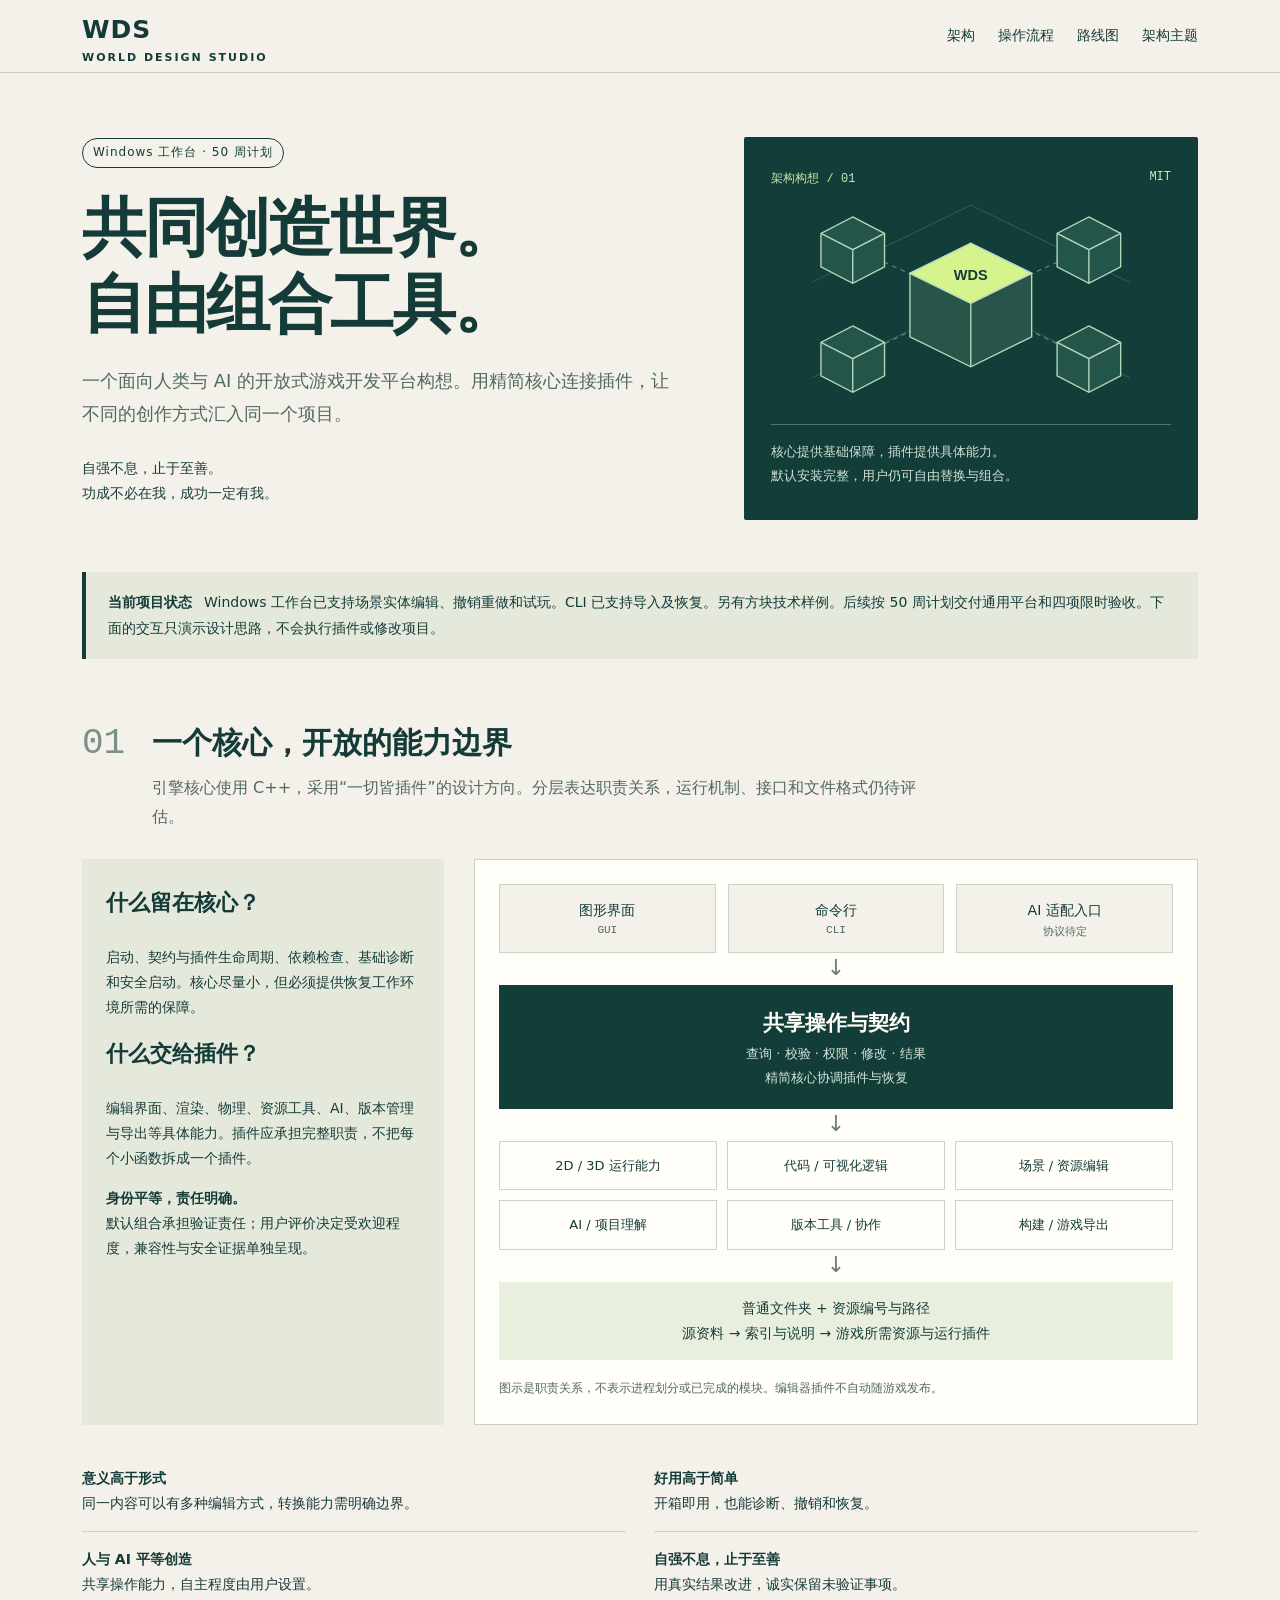
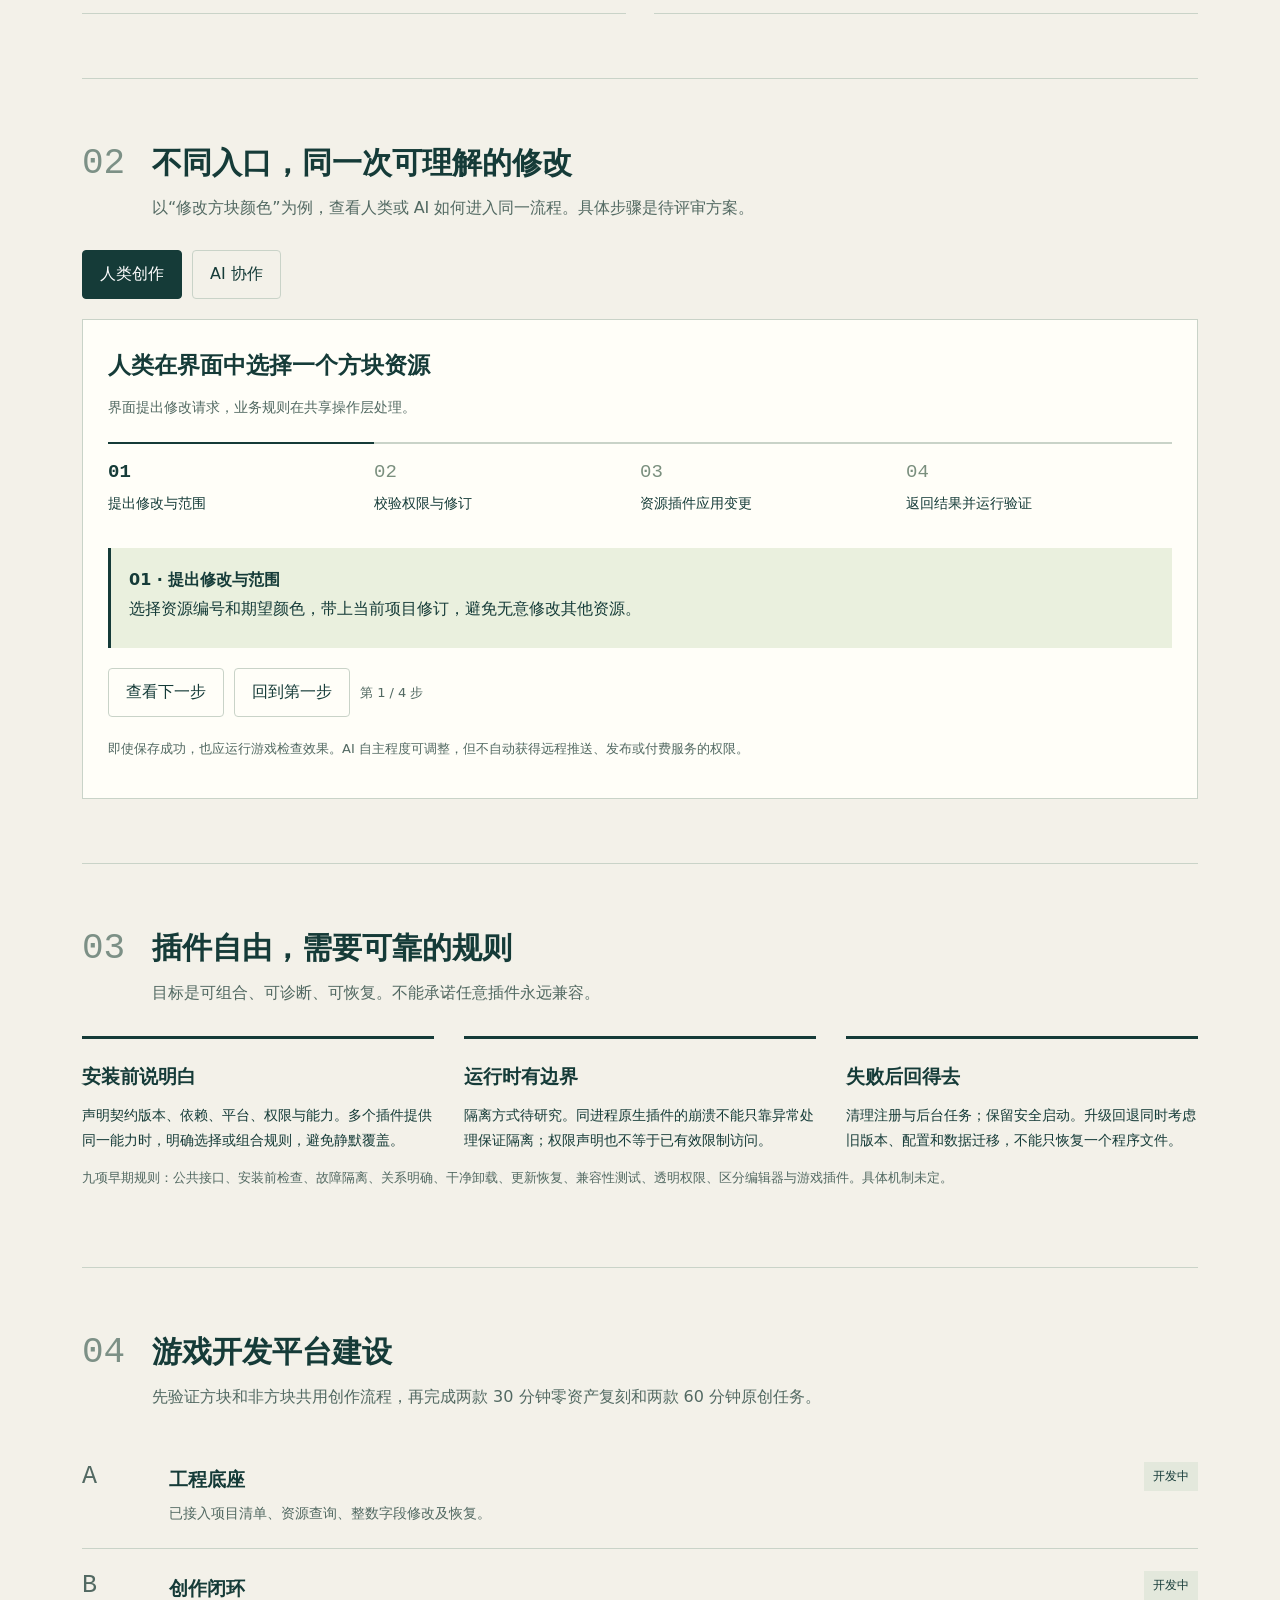
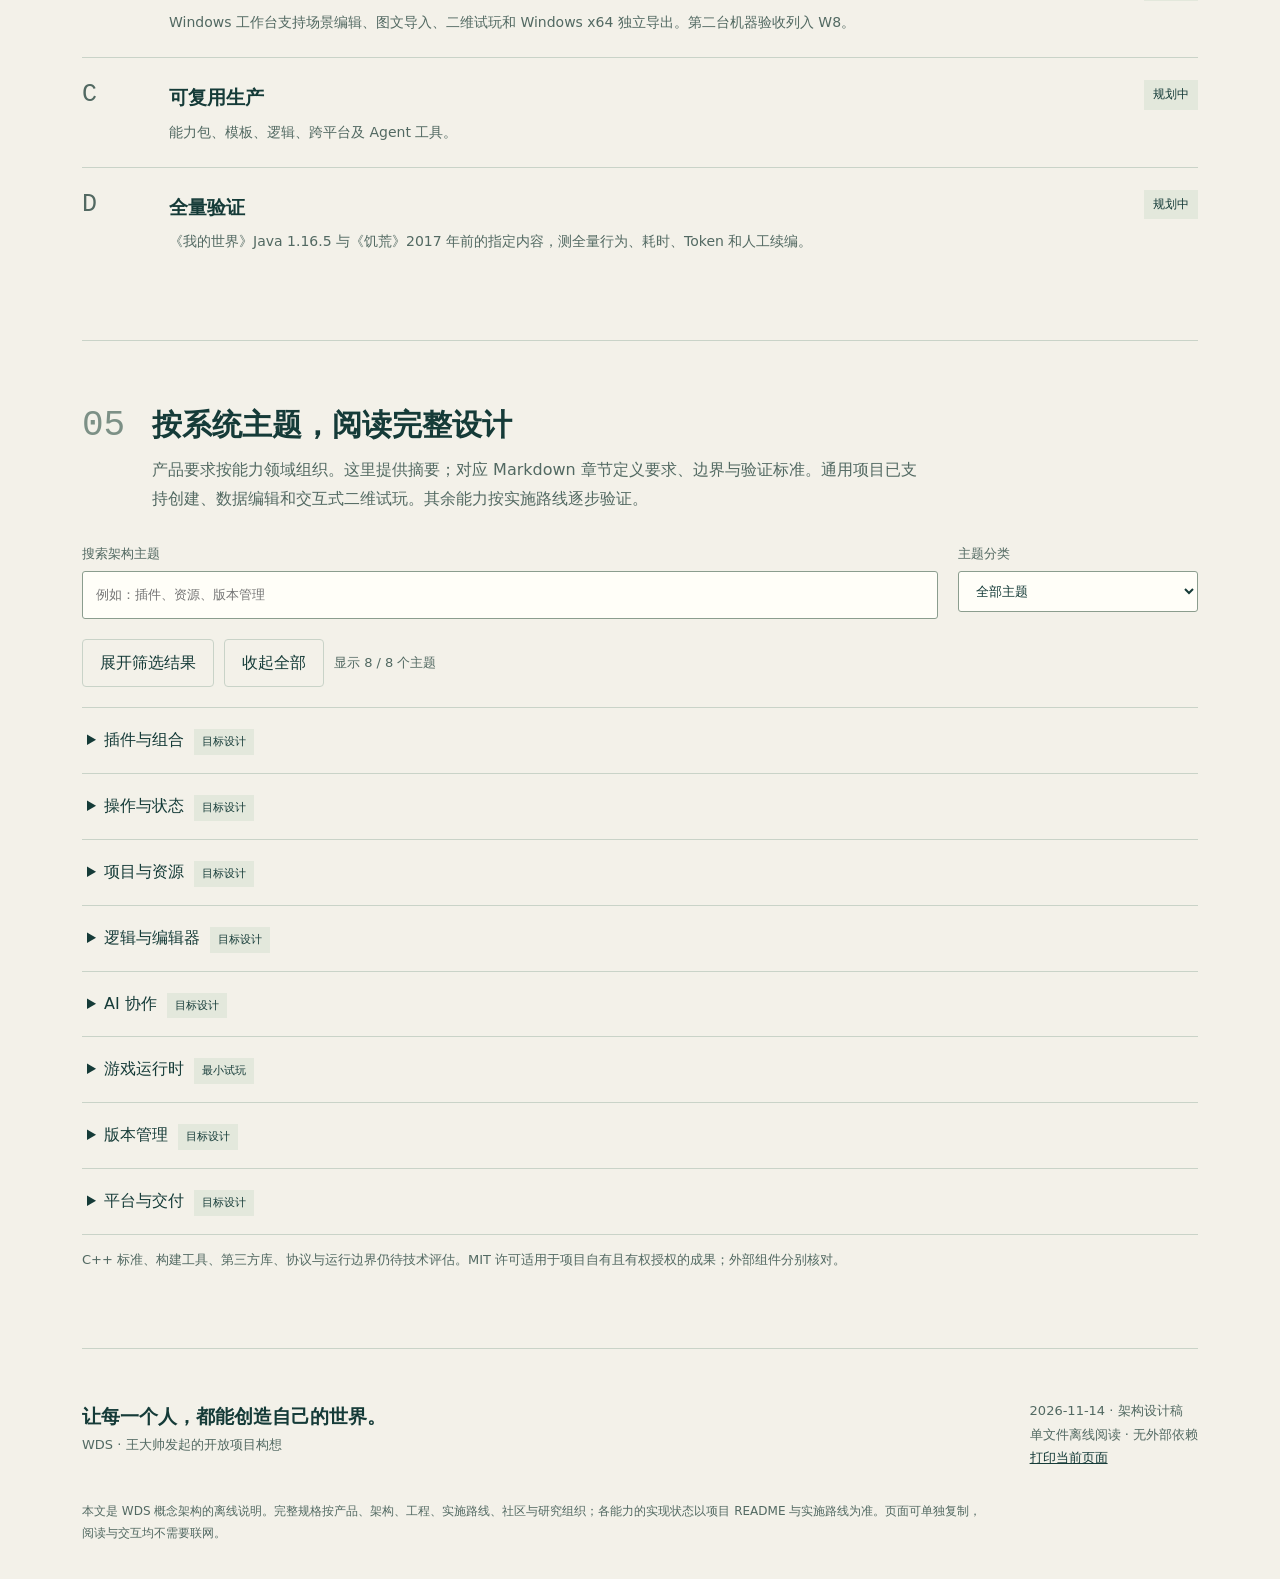
==== commit 4ea4dfc9: "交付 W7 Windows 独立播放器与修订导出" ====
--- a/docs/architecture.html
+++ b/docs/architecture.html
@@ -24,7 +24,7 @@
 <section class="section" id="structure"><div class="section-head"><span class="section-no">01</span><div><h2>一个核心，开放的能力边界</h2><p>引擎核心使用 C++，采用“一切皆插件”的设计方向。分层表达职责关系，运行机制、接口和文件格式仍待评估。</p></div></div><div class="architecture"><aside class="explain"><h3>什么留在核心？</h3><p>启动、契约与插件生命周期、依赖检查、基础诊断和安全启动。核心尽量小，但必须提供恢复工作环境所需的保障。</p><h3>什么交给插件？</h3><p>编辑界面、渲染、物理、资源工具、AI、版本管理与导出等具体能力。插件应承担完整职责，不把每个小函数拆成一个插件。</p><p><strong>身份平等，责任明确。</strong><br>默认组合承担验证责任；用户评价决定受欢迎程度，兼容性与安全证据单独呈现。</p></aside><div class="diagram"><div class="entries"><div class="entry">图形界面<small>GUI</small></div><div class="entry">命令行<small>CLI</small></div><div class="entry">AI 适配入口<small>协议待定</small></div></div><div class="connector" aria-hidden="true">↓</div><div class="core"><strong>共享操作与契约</strong><span>查询 · 校验 · 权限 · 修改 · 结果</span><span>精简核心协调插件与恢复</span></div><div class="connector" aria-hidden="true">↓</div><div class="capabilities"><div>2D / 3D 运行能力</div><div>代码 / 可视化逻辑</div><div>场景 / 资源编辑</div><div>AI / 项目理解</div><div>版本工具 / 协作</div><div>构建 / 游戏导出</div></div><div class="connector" aria-hidden="true">↓</div><div class="asset">普通文件夹 + 资源编号与路径<br>源资料 → 索引与说明 → 游戏所需资源与运行插件</div><p class="figcaption">图示是职责关系，不表示进程划分或已完成的模块。编辑器插件不自动随游戏发布。</p></div></div><ul class="principle-list"><li><strong>意义高于形式</strong>同一内容可以有多种编辑方式，转换能力需明确边界。</li><li><strong>好用高于简单</strong>开箱即用，也能诊断、撤销和恢复。</li><li><strong>人与 AI 平等创造</strong>共享操作能力，自主程度由用户设置。</li><li><strong>自强不息，止于至善</strong>用真实结果改进，诚实保留未验证事项。</li></ul></section>
 <section class="section" id="flow"><div class="section-head"><span class="section-no">02</span><div><h2>不同入口，同一次可理解的修改</h2><p>以“修改方块颜色”为例，查看人类或 AI 如何进入同一流程。具体步骤是待评审方案。</p></div></div><div class="toolbar js-only" role="group" aria-label="选择创作入口"><button class="choice" data-role="human" aria-pressed="true">人类创作</button><button class="choice" data-role="ai" aria-pressed="false">AI 协作</button></div><div class="demo"><h3 id="flow-title">人类在界面中选择一个方块资源</h3><p class="sub" id="flow-sub">界面提出修改请求，业务规则在共享操作层处理。</p><ol class="steps"><li class="active">提出修改与范围</li><li>校验权限与修订</li><li>资源插件应用变更</li><li>返回结果并运行验证</li></ol><div class="step-note" aria-live="polite"><strong id="step-title">01 · 提出修改与范围</strong><span id="step-text">选择资源编号和期望颜色，带上当前项目修订，避免无意修改其他资源。</span></div><div class="toolbar js-only"><button class="choice" id="next-step">查看下一步</button><button class="choice" id="reset-step">回到第一步</button><span class="fine" id="step-count">第 1 / 4 步</span></div><p class="fine">即使保存成功，也应运行游戏检查效果。AI 自主程度可调整，但不自动获得远程推送、发布或付费服务的权限。</p></div></section>
 <section class="section" id="limits"><div class="section-head"><span class="section-no">03</span><div><h2>插件自由，需要可靠的规则</h2><p>目标是可组合、可诊断、可恢复。不能承诺任意插件永远兼容。</p></div></div><div class="limits"><article><h3>安装前说明白</h3><p>声明契约版本、依赖、平台、权限与能力。多个插件提供同一能力时，明确选择或组合规则，避免静默覆盖。</p></article><article><h3>运行时有边界</h3><p>隔离方式待研究。同进程原生插件的崩溃不能只靠异常处理保证隔离；权限声明也不等于已有效限制访问。</p></article><article><h3>失败后回得去</h3><p>清理注册与后台任务；保留安全启动。升级回退同时考虑旧版本、配置和数据迁移，不能只恢复一个程序文件。</p></article></div><p class="fine">九项早期规则：公共接口、安装前检查、故障隔离、关系明确、干净卸载、更新恢复、兼容性测试、透明权限、区分编辑器与游戏插件。具体机制未定。</p></section>
-<section class="section" id="roadmap"><div class="section-head"><span class="section-no">04</span><div><h2>游戏开发平台建设</h2><p>先验证方块和非方块共用创作流程，再完成两款 30 分钟零资产复刻和两款 60 分钟原创任务。</p></div></div><ol class="roadmap"><li><span class="num">A</span><div><h3>工程底座</h3><p>已接入项目清单、资源查询、整数字段修改及恢复。</p></div><span class="status">开发中</span></li><li><span class="num">B</span><div><h3>创作闭环</h3><p>Windows 工作台支持场景编辑、图文导入和带输入与碰撞的二维试玩。下一步接通独立导出。</p></div><span class="status">开发中</span></li><li><span class="num">C</span><div><h3>可复用生产</h3><p>能力包、模板、逻辑、跨平台及 Agent 工具。</p></div><span class="status">规划中</span></li><li><span class="num">D</span><div><h3>全量验证</h3><p>《我的世界》Java 1.16.5 与《饥荒》2017 年前的指定内容，测全量行为、耗时、Token 和人工续编。</p></div><span class="status">规划中</span></li></ol></section>
+<section class="section" id="roadmap"><div class="section-head"><span class="section-no">04</span><div><h2>游戏开发平台建设</h2><p>先验证方块和非方块共用创作流程，再完成两款 30 分钟零资产复刻和两款 60 分钟原创任务。</p></div></div><ol class="roadmap"><li><span class="num">A</span><div><h3>工程底座</h3><p>已接入项目清单、资源查询、整数字段修改及恢复。</p></div><span class="status">开发中</span></li><li><span class="num">B</span><div><h3>创作闭环</h3><p>Windows 工作台支持场景编辑、图文导入、二维试玩和 Windows x64 独立导出。第二台机器验收列入 W8。</p></div><span class="status">开发中</span></li><li><span class="num">C</span><div><h3>可复用生产</h3><p>能力包、模板、逻辑、跨平台及 Agent 工具。</p></div><span class="status">规划中</span></li><li><span class="num">D</span><div><h3>全量验证</h3><p>《我的世界》Java 1.16.5 与《饥荒》2017 年前的指定内容，测全量行为、耗时、Token 和人工续编。</p></div><span class="status">规划中</span></li></ol></section>
 <section class="section" id="topics"><div class="section-head"><span class="section-no">05</span><div><h2>按系统主题，阅读完整设计</h2><p>产品要求按能力领域组织。这里提供摘要；对应 Markdown 章节定义要求、边界与验证标准。通用项目已支持创建、数据编辑和交互式二维试玩。其余能力按实施路线逐步验证。</p></div></div><div class="filters"><label>搜索架构主题<input id="search" type="search" placeholder="例如：插件、资源、版本管理" disabled></label><label>主题分类<select id="category-filter" disabled><option value="all">全部主题</option><option value="foundation">平台基础</option><option value="creation">创作系统</option></select></label></div><div class="toolbar js-only"><button class="choice" id="expand-all">展开筛选结果</button><button class="choice" id="collapse-all">收起全部</button><span class="fine" id="result-count" aria-live="polite">显示 8 / 8 个主题</span></div><div class="topic-list"><details id="topic-plugins" data-category="foundation"><summary>插件与组合<span class="tag">目标设计</span></summary><div class="topic-body"><p>能力定义、实现与调用方分开。默认发行组合完整可用，用户可替换与分享组合。</p><p>配置需要说明覆盖来源和当前生效状态。插件注册与资源应有清理路径；版本检查不等于行为兼容，失败恢复必须说明实际恢复范围。</p></div></details><details id="topic-commands" data-category="foundation"><summary>操作与状态<span class="tag">目标设计</span></summary><div class="topic-body"><p>GUI、CLI 与 AI 共享参数、权限、修订和结果语义，不为不同入口复制业务规则。</p><p>区分查询、修改与外部副作用。重试、取消、撤销、长任务及并发冲突均需明确结果；持久变更和临时进度分开。</p></div></details><details id="topic-assets" data-category="creation"><summary>项目与资源<span class="tag">目标设计</span></summary><div class="topic-body"><p>普通文件夹保存源内容，稳定资源编号与路径共同维护引用。自动说明帮助理解项目。</p><p>每种资源明确权威内容、编辑视图与派生资料；转换不可表达时保留原文，冲突按文本、结构化和二进制资源分别处理。</p></div></details><details id="topic-authoring" data-category="creation"><summary>逻辑与编辑器<span class="tag">目标设计</span></summary><div class="topic-body"><p>代码和可视化逻辑共享行为语义，支持按任务选择和混合使用创作入口。</p><p>共享中间表示和脚本语言尚未确定。只对声明的子集承诺往返转换；不可转换表达应可保留，调试能定位到对应资源与修订。</p></div></details><details id="topic-ai" data-category="creation"><summary>AI 协作<span class="tag">目标设计</span></summary><div class="topic-body"><p>AI 理解真实项目、参与修改与运行验证，用户自由设置自主程度并可随时接管。</p><p>原始资料与自动说明共同提供上下文，过时说明应标记。授权范围、预算、停止和恢复分别处理，模型与工具提供商可替换。</p></div></details><details id="topic-runtime" data-category="foundation"><summary>游戏运行时<span class="tag">最小试玩</span></summary><div class="topic-body"><p>CLI 和 Windows 工作台从指定项目修订启动入口场景。二维试玩支持精灵、30 Hz 固定步进与胜负规则。试玩状态保存在内存，重跑从源数据开始。</p><p>2D 与 3D 共享通用逻辑，渲染、物理与空间处理分别优化。方块项目是检验平台能力的参考项目。</p><p>实时路径与管理路径可采用不同机制。导出只包含必要运行插件和资源，编辑器插件、凭据和临时资料不自动进入成品。</p></div></details><details id="topic-version-control" data-category="foundation"><summary>版本管理<span class="tag">目标设计</span></summary><div class="topic-body"><p>目标是可理解差异、冲突处理和可恢复历史；Git 深度整合仍是待评估的候选方向。</p><p>本地保存、提交、远程推送和发布是不同操作。代码、场景和二进制资源采用合适的比较与合并策略，大文件服务尚未选型。</p></div></details><details id="topic-platforms" data-category="foundation"><summary>平台与交付<span class="tag">目标设计</span></summary><div class="topic-body"><p>桌面优先，首期研究 Windows、Linux、macOS，并纳入 Web 支持方向。</p><p>当前最小试玩已在 Windows 验证。浏览器运行游戏、浏览器编辑与远程访问分别确定范围；不承诺所有原生插件直接运行于浏览器。</p></div></details></div><p id="empty" hidden>没有匹配主题。可缩短关键词或选择“全部主题”。</p><p class="fine">C++ 标准、构建工具、第三方库、协议与运行边界仍待技术评估。MIT 许可适用于项目自有且有权授权的成果；外部组件分别核对。</p></section>
 <footer><div class="end"><div><strong>让每一个人，都能创造自己的世界。</strong><br>WDS · 王大帅发起的开放项目构想</div><div>2026-11-14 · 架构设计稿<br>单文件离线阅读 · 无外部依赖<br><button class="print-button js-only" id="print-page">打印当前页面</button></div></div><p class="footnote">本文是 WDS 概念架构的离线说明。完整规格按产品、架构、工程、实施路线、社区与研究组织；各能力的实现状态以项目 README 与实施路线为准。页面可单独复制，阅读与交互均不需要联网。</p></footer>
 </main>
